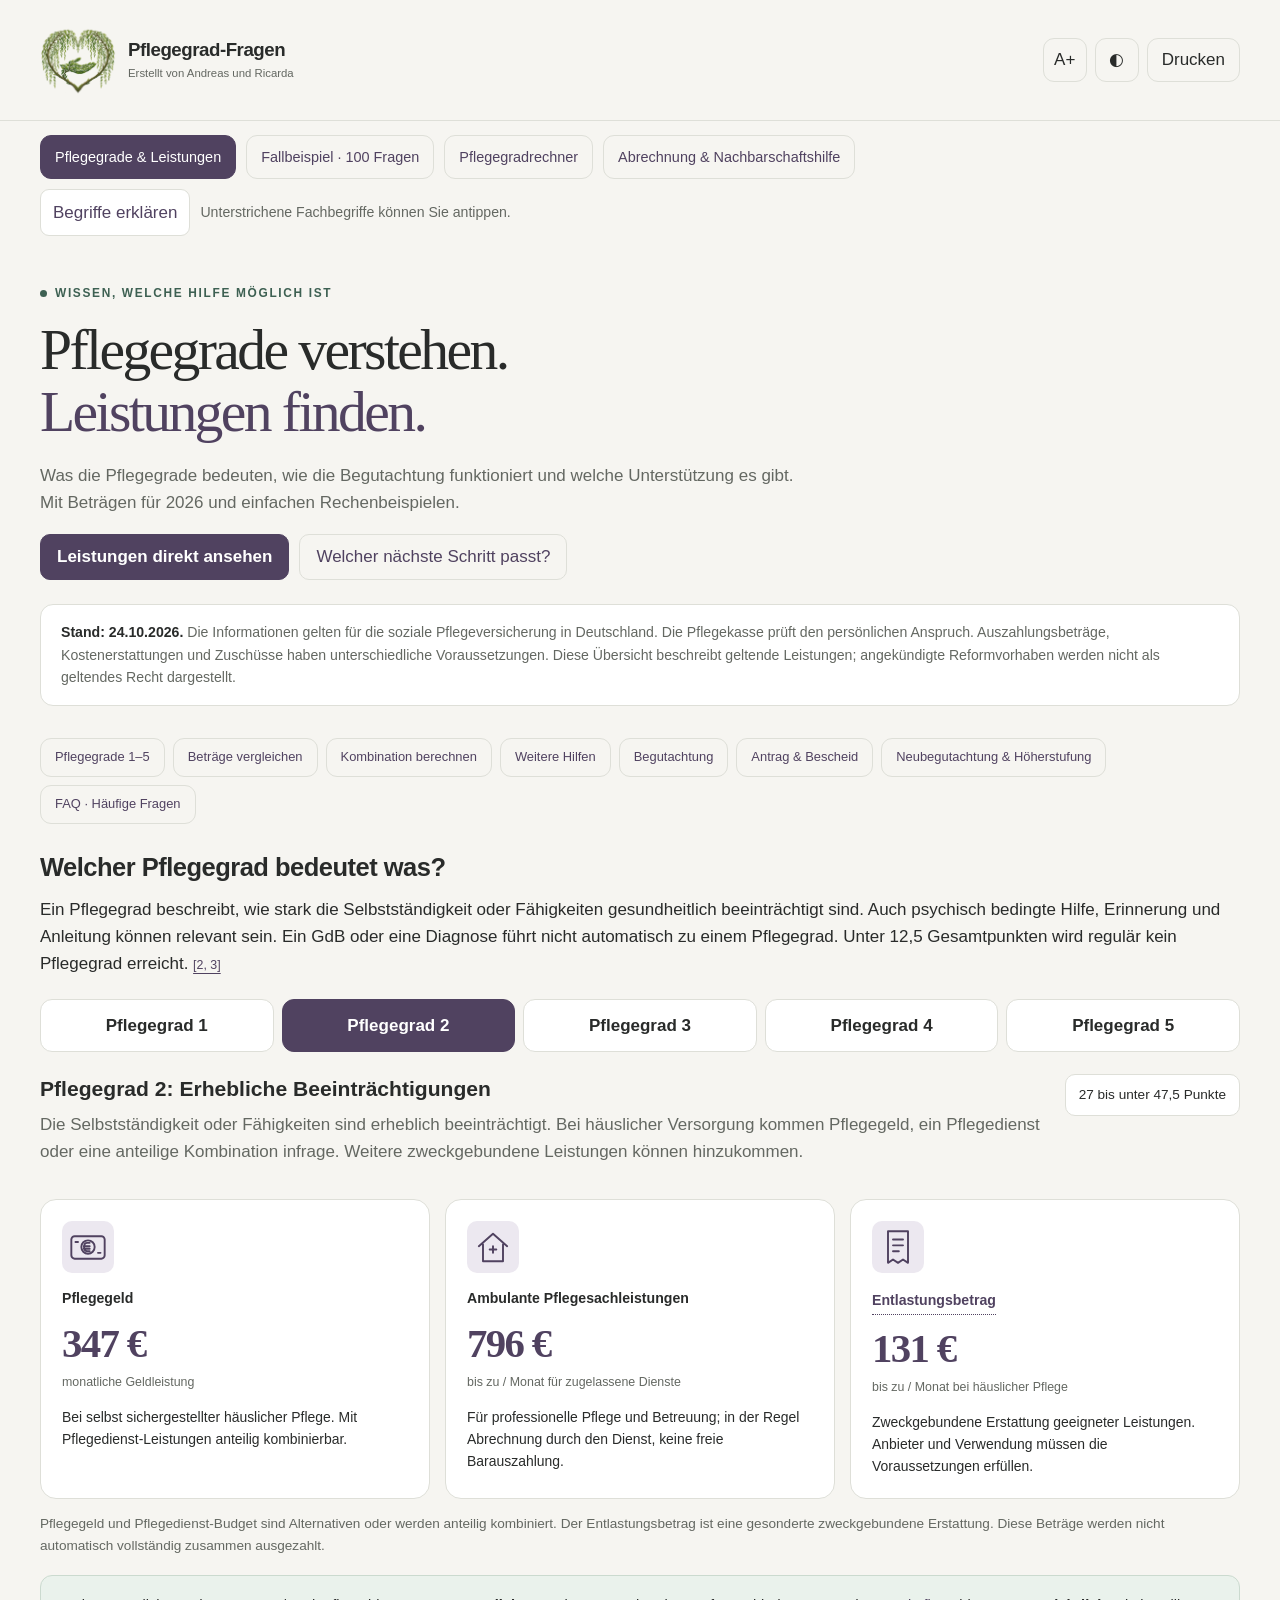
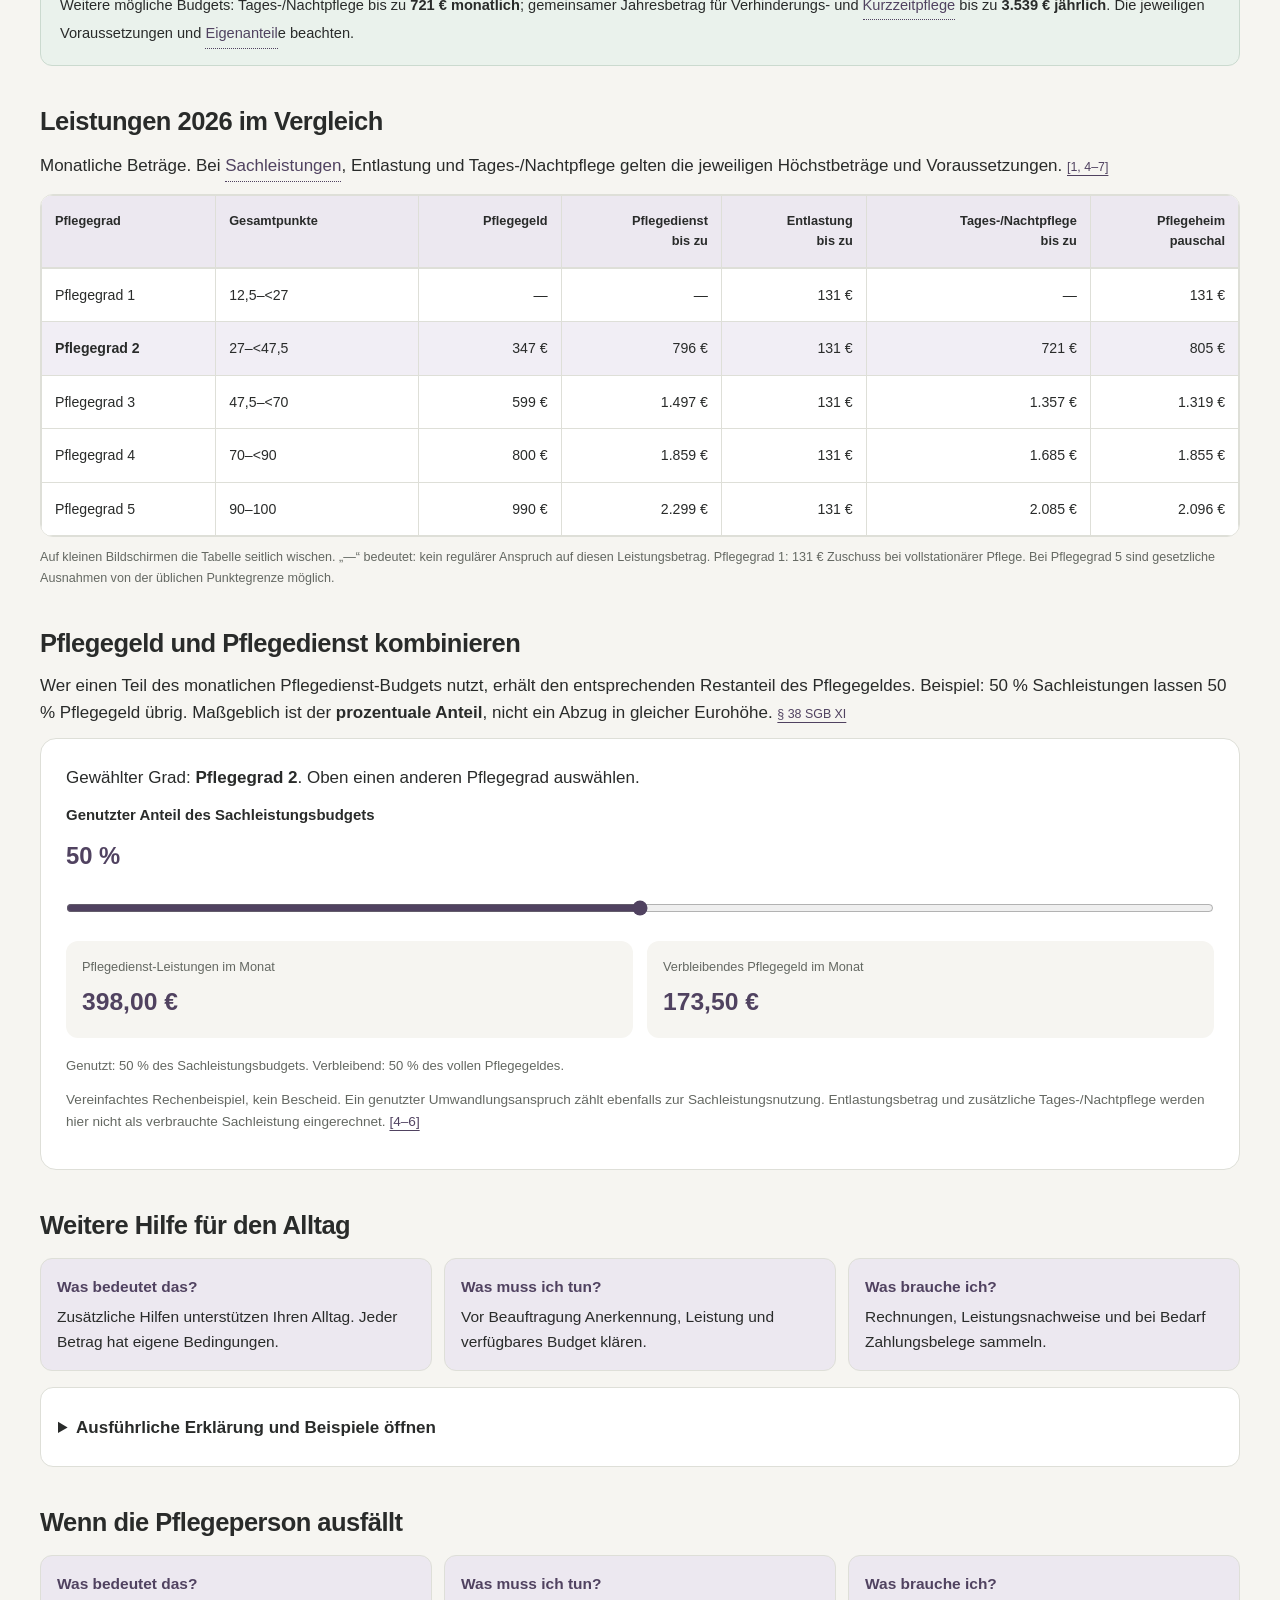
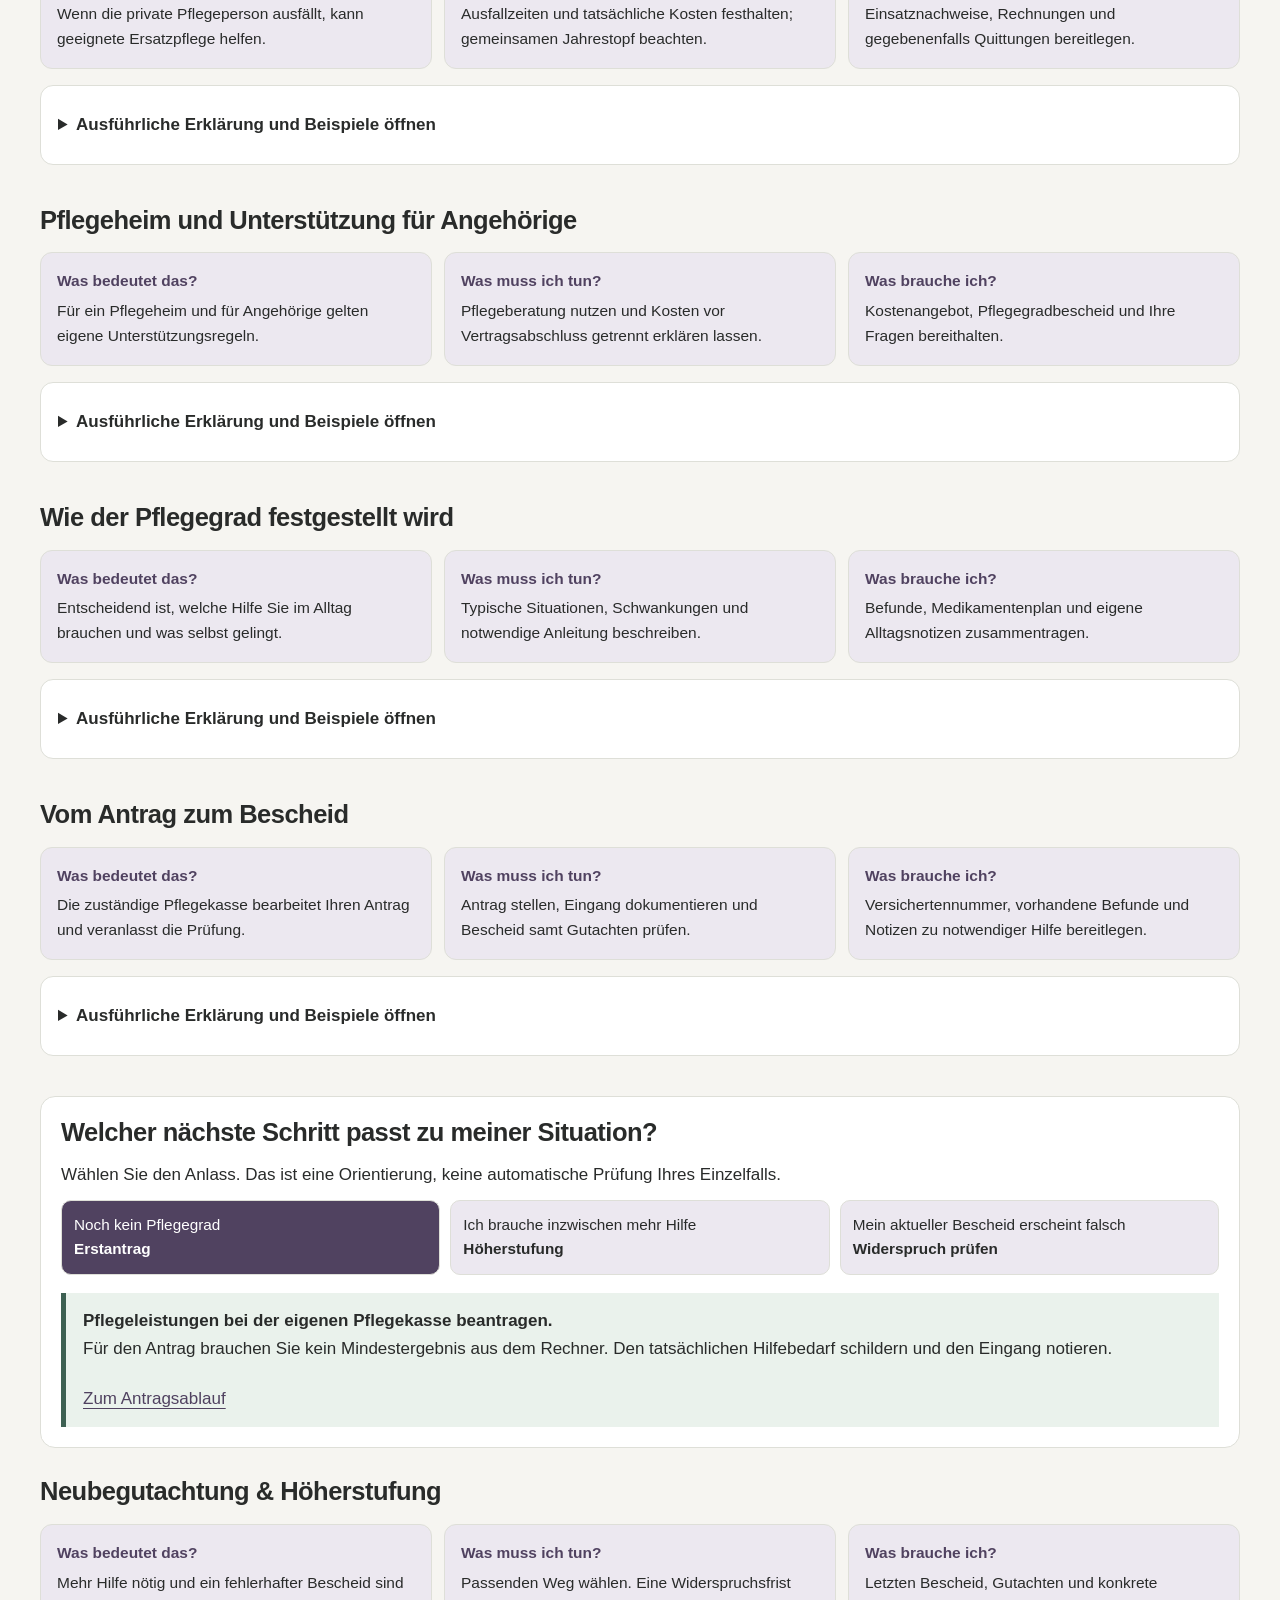
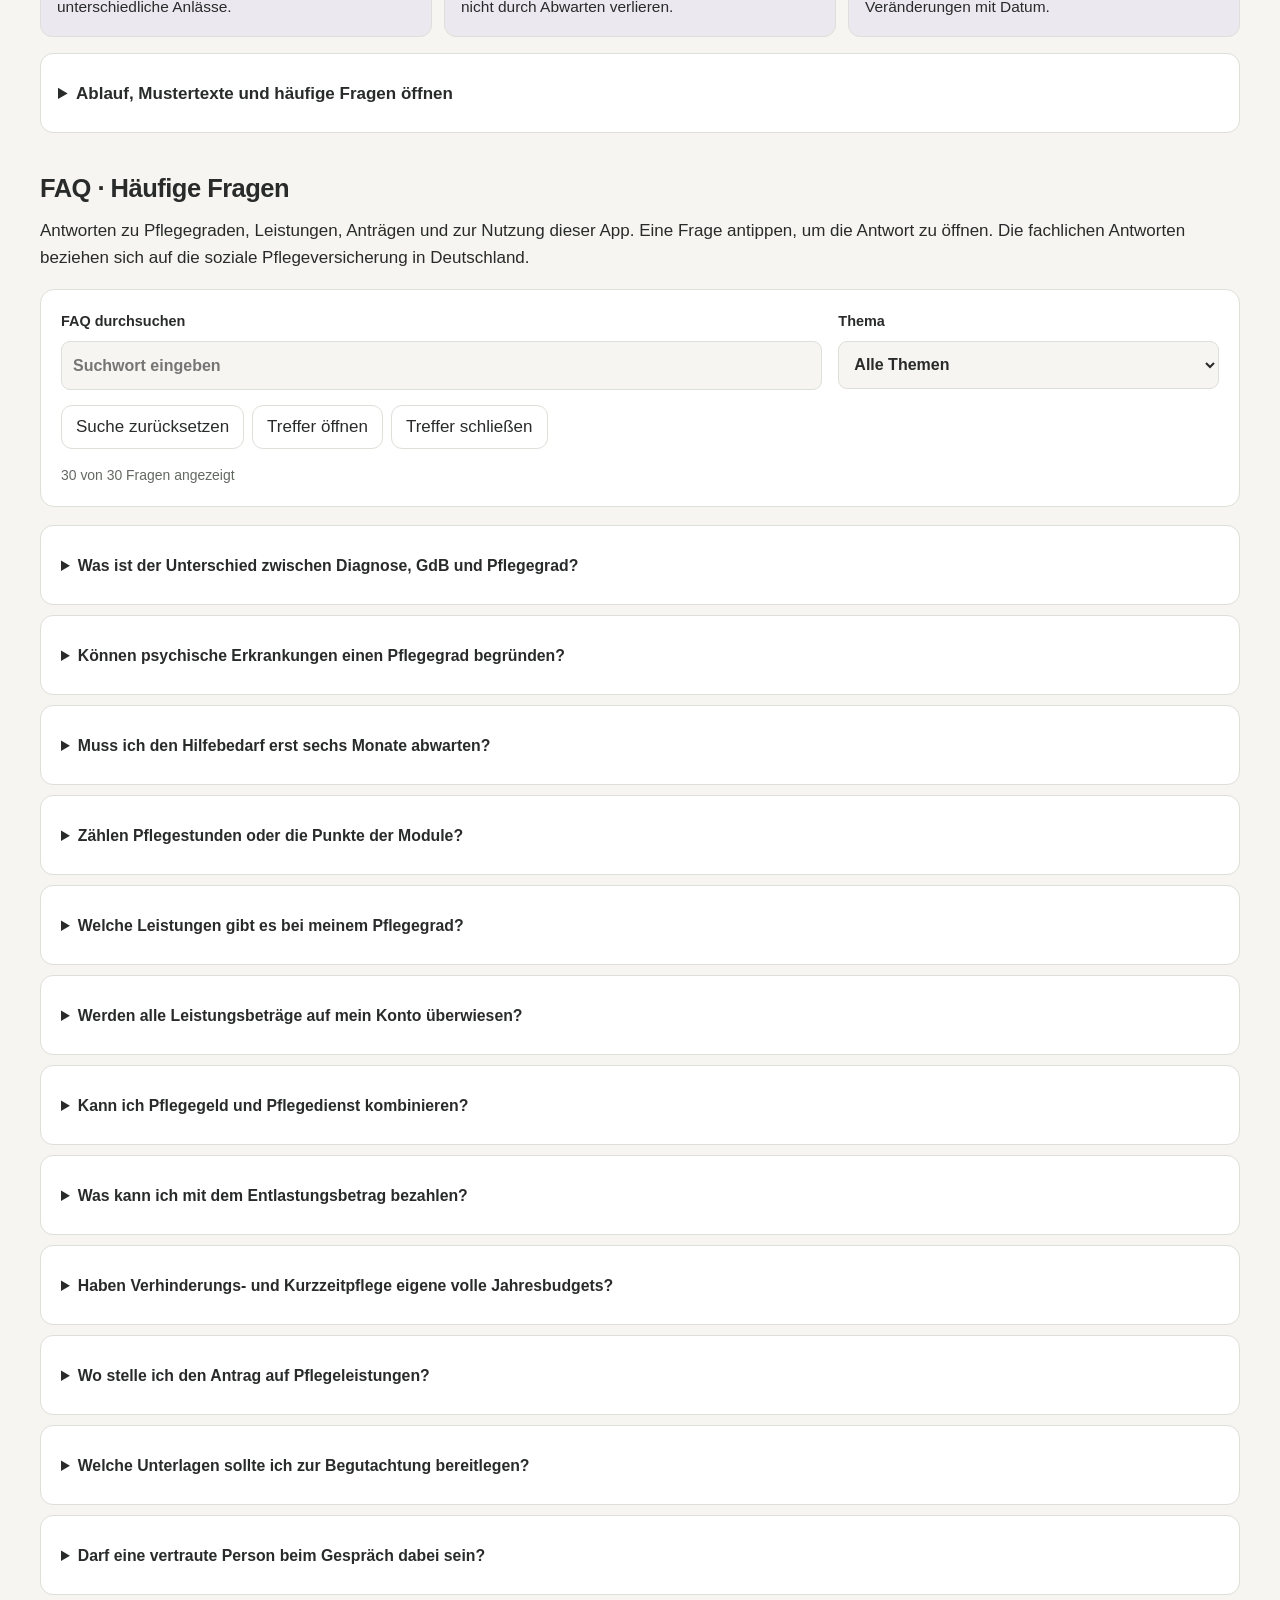
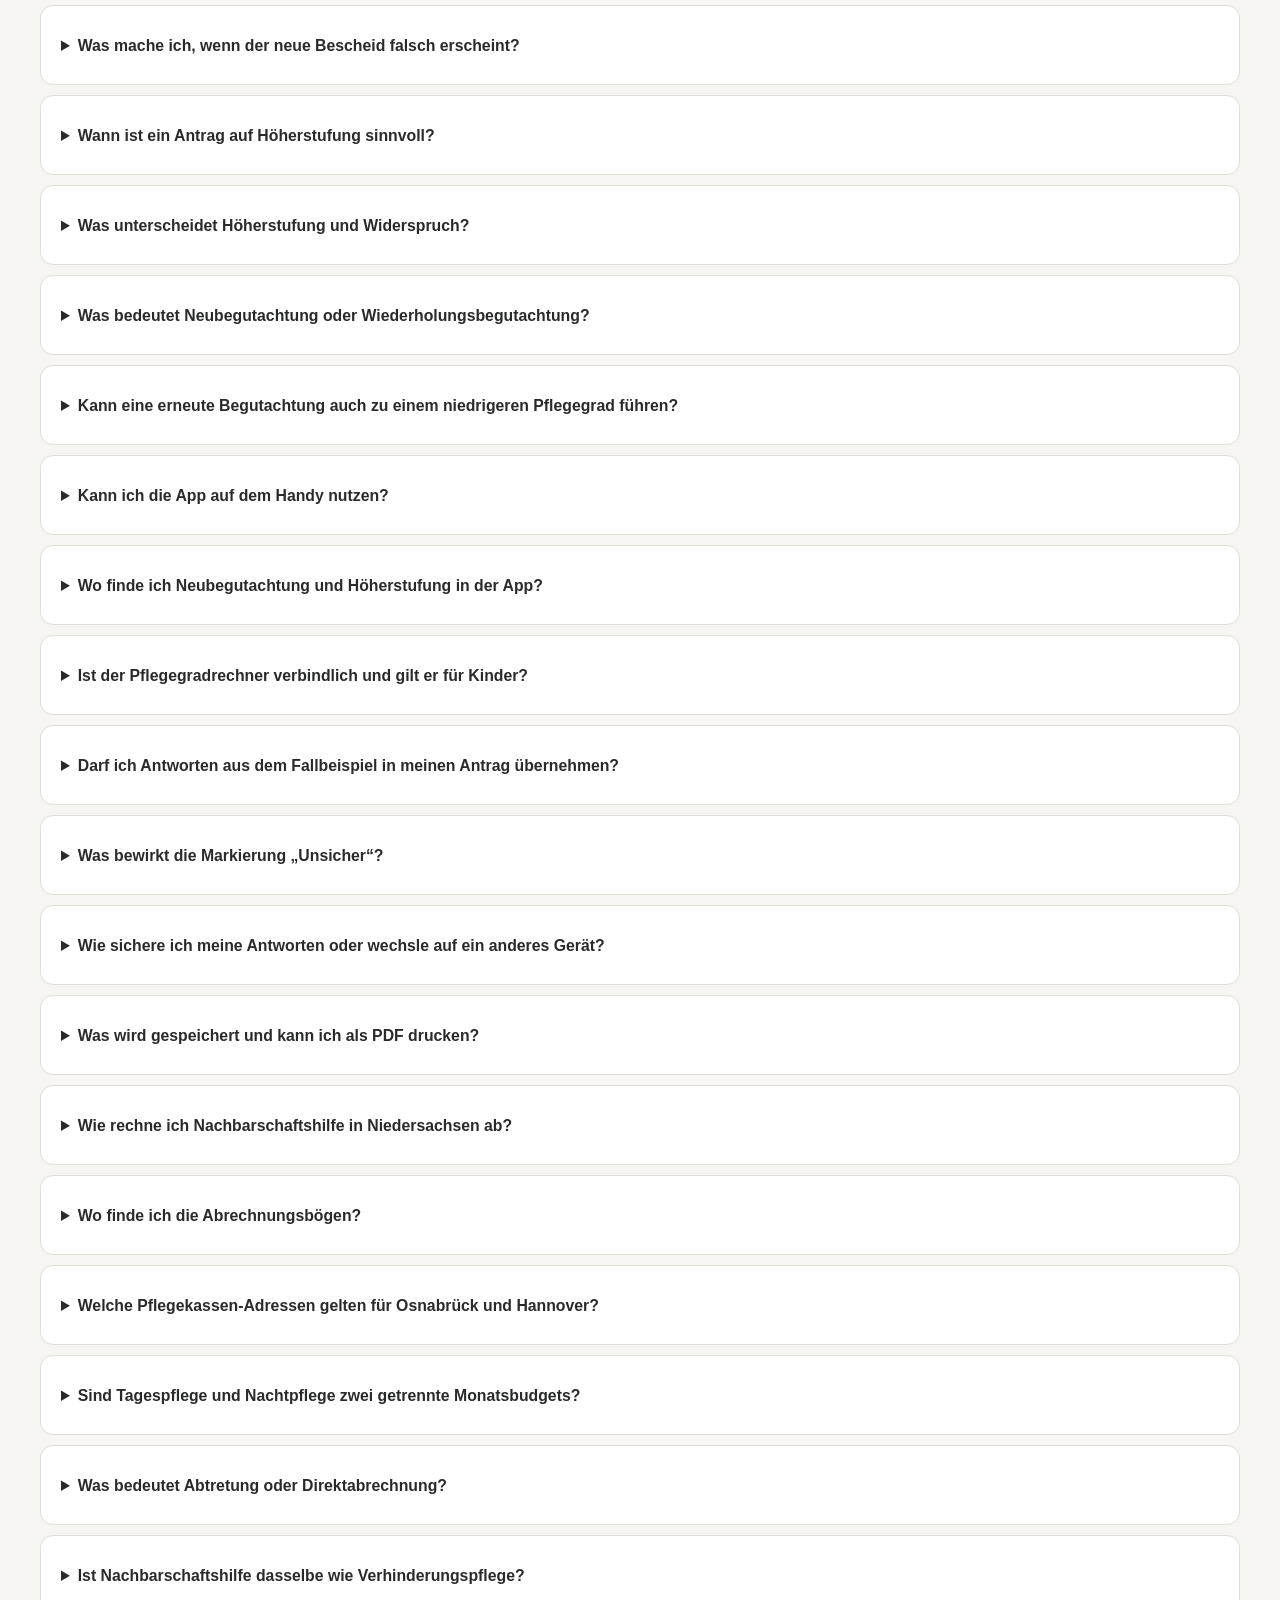
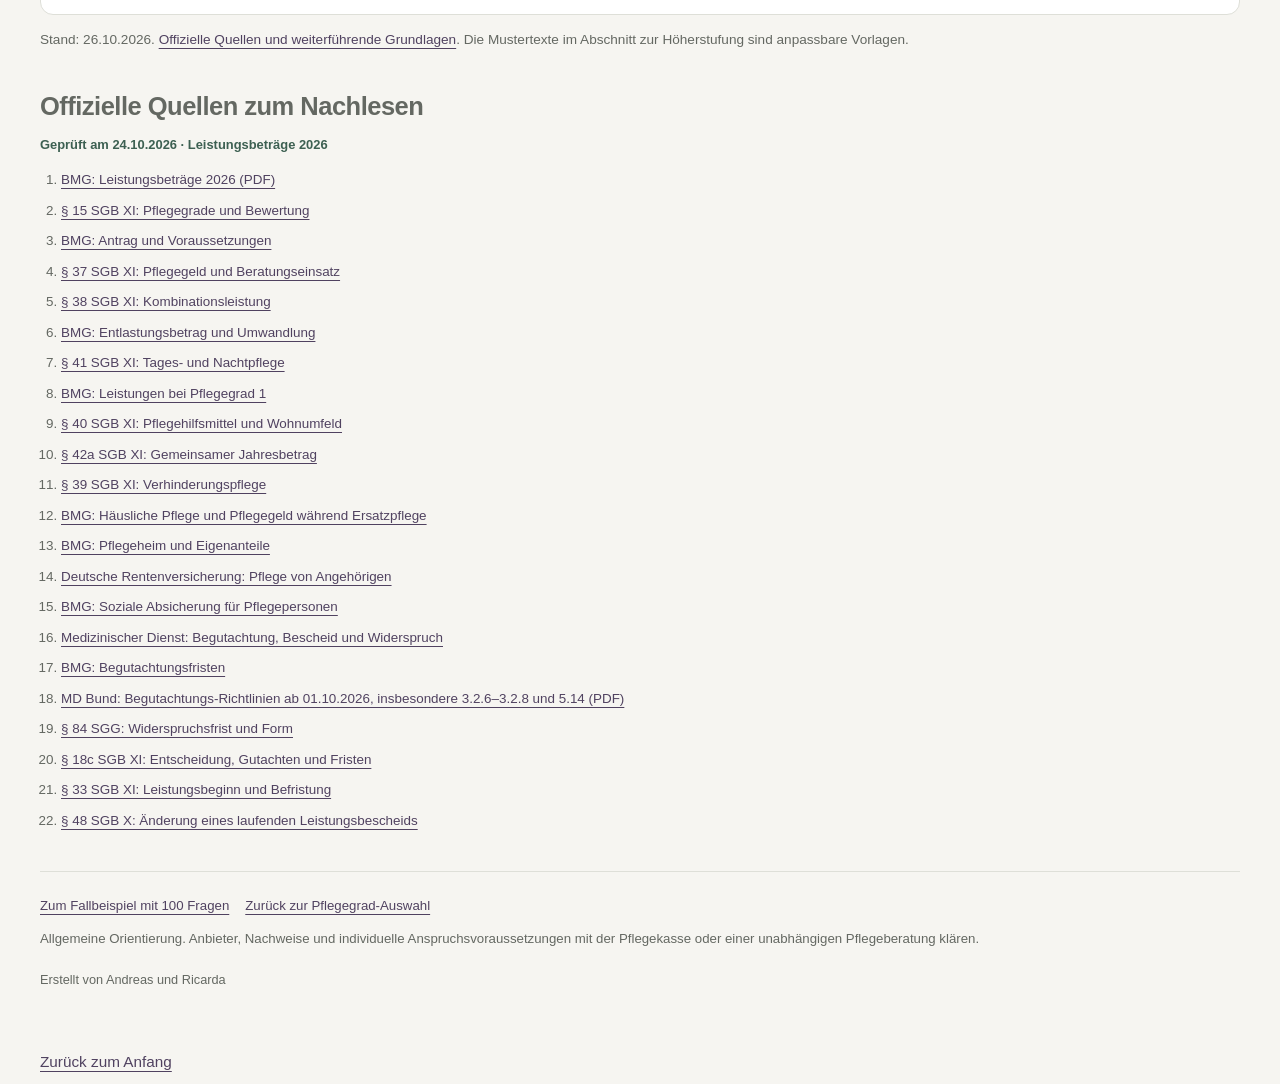
==== index.html @ dfa78a7d "Verbessere Verständlichkeit und Handybedienung; ergänze Bildhilfen, Grafiken und steuerbare Animatio" ====
<!doctype html>
<html lang="de">
<head>
<meta charset="utf-8"><meta name="viewport" content="width=device-width, initial-scale=1"><meta name="theme-color" content="#504260">
<meta name="description" content="Pflegegrade 1 bis 5, Leistungen 2026, Antrag, Neubegutachtung und Höherstufung verständlich erklärt. Mit Vorbereitung und Mustertexten.">
<title>Pflegegrade & Leistungen · Pflegegrad-Fragen</title>
<style>
:root{--bg:#f6f5f1;--paper:#fff;--ink:#292b2a;--muted:#646862;--line:#dedfd8;--purple:#504260;--light:#ece8f0;--green:#3d6052;--sage:#eaf2ec;--body:17px;--radius:18px}*{box-sizing:border-box}html{font-size:var(--body);scroll-behavior:auto}body{margin:0;background:var(--bg);color:var(--ink);font-family:-apple-system,BlinkMacSystemFont,"Segoe UI",sans-serif;line-height:1.6}button,input,textarea,select{font:inherit}button,a,input,textarea{touch-action:manipulation}button{cursor:pointer}button:disabled{cursor:default;opacity:.45}a{color:var(--purple);text-underline-offset:4px}button:focus-visible,a:focus-visible,input:focus-visible,textarea:focus-visible{outline:3px solid #8767aa;outline-offset:4px}button{color:inherit}button svg{width:19px;height:19px;flex-shrink:0;pointer-events:none}.skip{position:absolute;top:-100px;left:16px;z-index:99;padding:12px;background:white}.skip:focus{top:12px}header{border-bottom:1px solid var(--line);background:var(--bg)}.topbar{max-width:1280px;margin:auto;padding:22px 40px;display:flex;align-items:center;justify-content:space-between;gap:18px}.brand{display:flex;gap:12px;align-items:center;font-weight:750;font-size:1.1rem;letter-spacing:-.025em}.brand-icon{width:37px;height:37px;background:var(--purple);color:white;display:grid;place-items:center;border-radius:11px}.brand-icon svg{width:21px;height:21px}.top-actions{display:flex;gap:8px}.icon-btn,.subtle,.pill,.primary{border:1px solid var(--line);background:transparent;border-radius:11px;min-height:44px;padding:9px 14px;display:inline-flex;align-items:center;justify-content:center;gap:8px;line-height:1.3}.icon-btn{width:44px;padding:8px}.icon-btn.active,.subtle.active{background:var(--light);border-color:var(--purple);color:var(--purple)}.primary{background:var(--purple);color:white;border-color:var(--purple);font-weight:650}.subtle:hover,.icon-btn:hover{background:var(--light)}.main{max-width:1280px;margin:auto;padding:52px 40px 0}.hero{display:grid;grid-template-columns:1fr 250px;gap:40px;align-items:center;margin-bottom:30px}.eyebrow{display:flex;align-items:center;gap:8px;color:var(--green);text-transform:uppercase;font-size:.7rem;letter-spacing:.14em;font-weight:750;margin-bottom:16px}.dot{width:7px;height:7px;border-radius:50%;background:var(--green)}h1{font-family:Georgia,"Times New Roman",serif;font-size:clamp(2.5rem,4.8vw,4.2rem);line-height:1.08;letter-spacing:-.045em;font-weight:400;margin:0 0 18px;max-width:760px}h1 em{font-style:normal;color:var(--purple)}.intro{max-width:670px;color:var(--muted);font-size:1rem;margin:0}.hero-stat{background:#e8e9e0;border-radius:var(--radius);padding:24px 25px;position:relative;overflow:hidden}.stat-number{font-family:Georgia,serif;font-size:4rem;line-height:1.1;letter-spacing:-.07em;color:var(--purple)}.hero-stat p{font-size:.85rem;margin:8px 0 0;color:#51564c}.stat-lines{position:absolute;right:22px;top:28px;width:45px;display:grid;gap:9px}.stat-lines i{display:block;height:4px;border-radius:5px;background:#b6bbab}.stat-lines i:nth-child(2){width:32px}.stat-lines i:nth-child(3){width:39px}.notice{display:flex;align-items:flex-start;gap:12px;background:var(--paper);border:1px solid var(--line);padding:16px 20px;border-radius:13px;font-size:.83rem;color:var(--muted);margin-bottom:32px}.notice svg{width:20px;height:20px;flex-shrink:0;color:var(--green);margin-top:2px}.notice strong{color:var(--ink)}.workspace{display:grid;grid-template-columns:245px minmax(0,1fr);gap:32px;align-items:start}.sidebar{position:sticky;top:20px;padding-bottom:20px}.sidebar-title{font-size:.72rem;font-weight:750;text-transform:uppercase;letter-spacing:.1em;color:var(--muted);margin:0 0 13px}.category{display:flex;width:100%;border:0;background:transparent;padding:12px 13px;text-align:left;gap:10px;align-items:center;justify-content:space-between;border-radius:10px;font-size:.84rem;line-height:1.4;min-height:47px;margin-bottom:3px}.category span{min-width:0}.category small{font-size:.72rem;color:var(--muted);font-variant-numeric:tabular-nums}.category.active{background:var(--purple);color:white}.category.active small{color:#e6dfeb}.category:not(.active):hover{background:var(--light)}.sidebar-note{font-size:.75rem;color:var(--muted);border-top:1px solid var(--line);padding-top:18px;margin-top:18px}.search{display:flex;align-items:center;background:white;border:1px solid var(--line);border-radius:13px;gap:12px;padding:0 16px}.search svg{width:21px;height:21px;color:var(--muted);flex-shrink:0}.search input{width:100%;border:0;outline:0;background:transparent;padding:16px 0;color:var(--ink);min-width:0;font-size:1rem}.search:focus-within{outline:3px solid #8767aa;outline-offset:2px}.search input:focus-visible{outline:0}.search button{background:none;border:0;font-size:1.3rem;min-width:40px;min-height:40px}.tabs{display:flex;gap:20px;border-bottom:1px solid var(--line);margin-top:18px}.tab{background:none;border:0;border-bottom:3px solid transparent;padding:13px 2px;color:var(--muted);font-size:.85rem}.tab.active{color:var(--purple);border-bottom-color:var(--purple);font-weight:700}.tab span{font-size:.72rem;padding:2px 6px;background:var(--light);border-radius:5px;margin-left:5px;color:var(--purple)}.toolbar{display:flex;align-items:center;justify-content:space-between;gap:10px;margin:22px 0 16px}.result-title{font-weight:700;margin:0;font-size:1.08rem}.result-sub{font-size:.75rem;color:var(--muted);margin:2px 0 0}.mode-button{font-size:.78rem;white-space:nowrap}.q-card{background:var(--paper);border:1px solid var(--line);border-radius:var(--radius);margin-bottom:14px;overflow:hidden;transition:border-color .15s}.q-card.open{border-color:#b5a9c1;box-shadow:0 4px 16px #32283a06}.card-meta{display:flex;align-items:center;justify-content:space-between;gap:10px;padding:16px 20px 0}.tag{color:var(--green);font-size:.64rem;text-transform:uppercase;letter-spacing:.075em;font-weight:750}.meta-actions{display:flex;align-items:center;gap:7px}.reviewed-mark{font-size:.7rem;color:var(--green)}.bookmark{border:0;background:transparent;display:grid;place-items:center;min-width:44px;min-height:44px;border-radius:8px;color:#777d74}.bookmark:hover{background:var(--light)}.bookmark.selected{color:var(--purple);background:var(--light)}.bookmark.selected svg{fill:var(--purple)}.question-toggle{border:0;background:transparent;display:flex;align-items:flex-start;gap:13px;text-align:left;padding:8px 22px 23px;width:100%;line-height:1.5;font-size:1.04rem;font-weight:650}.q-number{font-size:.78rem;font-weight:550;min-width:27px;color:var(--muted);padding-top:4px;font-variant-numeric:tabular-nums}.q-label{flex:1}.chevron{color:var(--purple);margin-top:5px;transition:transform .2s}.open .chevron{transform:rotate(180deg)}.card-answer{border-top:1px solid var(--line);padding:21px 24px 22px}.answer-badge{display:inline-flex;align-items:center;gap:6px;font-size:.65rem;letter-spacing:.045em;font-weight:700;text-transform:uppercase;color:var(--green);background:var(--sage);padding:4px 8px;border-radius:5px}.answer-badge.general{color:var(--purple);background:var(--light)}blockquote{margin:13px 0 10px;font-size:1rem;line-height:1.7;color:var(--ink)}.case-note{font-size:.78rem;line-height:1.6;color:var(--muted);margin:12px 0 0}.adapt{font-size:.73rem;color:var(--muted);margin:0 0 19px}.personal-label{display:block;font-size:.78rem;font-weight:650;margin-bottom:7px}.personal-label span{font-weight:400;color:var(--muted)}textarea{display:block;width:100%;min-height:100px;resize:vertical;padding:12px;border:1px solid var(--line);background:var(--bg);border-radius:10px;color:var(--ink);font-size:.9rem;line-height:1.6}.answer-footer{display:flex;align-items:center;justify-content:space-between;gap:10px;flex-wrap:wrap;margin-top:12px}.answer-footer button{font-size:.76rem}.save-label{font-size:.7rem;color:var(--muted)}.reviewed-button.active{color:var(--green);border-color:var(--green);background:var(--sage)}.empty{text-align:center;background:var(--paper);border:1px dashed var(--line);border-radius:var(--radius);padding:46px 22px}.empty p{color:var(--muted);font-size:.9rem}.pager,.practice-nav{display:flex;align-items:center;justify-content:space-between;gap:12px;margin:24px 0}.pager p,.practice-nav p{font-size:.8rem;color:var(--muted);text-align:center}.practice-nav button{font-size:.8rem}.practice-head{display:flex;justify-content:space-between;gap:14px;align-items:center;font-size:.8rem;margin:0 0 12px;color:var(--muted)}.practice-head button{font-size:.76rem}.progress-track{height:4px;background:var(--line);border-radius:9px;margin-bottom:16px}.progress-track i{display:block;background:var(--green);height:100%;border-radius:9px}.footer{margin-top:45px;padding:28px 0 32px;border-top:1px solid var(--line);display:flex;justify-content:space-between;align-items:flex-start;gap:20px;flex-wrap:wrap;color:var(--muted);font-size:.73rem}.footer p{margin:0;max-width:500px}.footer details{max-width:500px}.footer summary{cursor:pointer}.footer details p{margin-top:12px}.footer-actions{display:flex;gap:8px;flex-wrap:wrap;margin-top:12px}.footer-actions button{font-size:.73rem}.toast{position:fixed;bottom:24px;left:50%;transform:translateX(-50%);background:var(--purple);color:white;border-radius:12px;padding:12px 20px;z-index:10;box-shadow:0 4px 20px #0002;width:max-content;max-width:calc(100% - 32px);font-size:.85rem}.sr-only{position:absolute;width:1px;height:1px;padding:0;margin:-1px;overflow:hidden;clip:rect(0,0,0,0);white-space:nowrap;border:0}[hidden]{display:none!important}#printArea{display:none}.contrast{--bg:#fff;--paper:#fff;--ink:#101010;--muted:#333;--line:#555;--purple:#29203e;--light:#e8e2ef;--green:#174731;--sage:#e1efe6}.large{--body:20px}.contrast .hero-stat{background:#eee}.contrast .category small{color:var(--ink)}.contrast .category.active small{color:white}.contrast .bookmark{color:#333}
@media(min-width:1400px){.main{padding-top:65px}}
@media(max-width:900px){.main{padding:32px 24px 0}.topbar{padding:18px 24px}.hero{grid-template-columns:1fr 170px;gap:24px}.hero-stat{padding:21px}.workspace{grid-template-columns:190px minmax(0,1fr);gap:22px}.category{font-size:.77rem;padding:10px}.sidebar-title{font-size:.66rem}.tag{font-size:.61rem}}
@media(max-width:680px){.topbar{padding:16px 18px;gap:8px}.brand{font-size:.96rem;gap:9px}.brand-icon{width:31px;height:34px}.top-actions{gap:5px}.icon-btn{width:40px;min-height:44px}.top-print{display:none}.main{padding:28px 18px 0}.hero{display:block;margin-bottom:22px}.eyebrow{font-size:.62rem;margin-bottom:13px}h1{font-size:2.8rem;margin-bottom:14px}.intro{font-size:.9rem}.hero-stat{display:none}.notice{font-size:.76rem;padding:13px 14px;margin-bottom:23px;gap:9px}.workspace{display:block}.sidebar{position:static;padding:0;margin-bottom:20px}.sidebar-title,.sidebar-note{display:none}.categories{display:flex;gap:7px;overflow-x:auto;padding:4px 3px 10px;scrollbar-width:thin}.category{width:auto;flex-shrink:0;max-width:240px;font-size:.76rem;border:1px solid var(--line);background:white;border-radius:100px;padding:9px 13px;gap:9px;min-height:43px;margin:0}.category span{white-space:nowrap}.category small{font-size:.68rem}.search{border-radius:11px;padding:0 12px}.search input{font-size:16px;padding:14px 0}.tabs{gap:18px}.tab{font-size:.8rem}.toolbar{align-items:flex-start;gap:12px;margin-top:20px}.result-title{font-size:.96rem}.result-sub{font-size:.68rem}.mode-button{font-size:.7rem;padding:8px 10px;white-space:normal;min-width:98px;max-width:145px}.mode-button svg{display:none}.card-meta{padding:12px 14px 0}.question-toggle{padding:6px 15px 18px;gap:9px;font-size:1rem}.q-number{min-width:23px;font-size:.7rem}.card-answer{padding:18px 17px}textarea{font-size:16px;min-height:110px}.tag{font-size:.58rem;letter-spacing:.04em}.answer-badge{font-size:.58rem}.case-note{font-size:.78rem;line-height:1.6;color:var(--muted);margin:12px 0 0}.adapt{font-size:.7rem}blockquote{font-size:.95rem}.reviewed-mark{font-size:.65rem}.pager button{font-size:.8rem;padding:9px 11px}.footer{margin-top:28px;font-size:.7rem}.practice-nav{position:sticky;bottom:0;background:var(--bg);padding:11px 0;border-top:1px solid var(--line);z-index:2}.large h1{font-size:2.5rem}.large .brand{font-size:.82rem}.large .category{font-size:.67rem}.large .tag{font-size:.53rem}.large .question-toggle{font-size:.92rem}}
@media(prefers-reduced-motion:reduce){*{scroll-behavior:auto!important;transition:none!important}}
@media print{body{background:white;color:black;font-size:11pt}header,.main,.toast,.skip{display:none!important}#printArea{display:block!important}#printArea h1{font-family:Georgia,serif;font-size:24pt;letter-spacing:0}#printArea article{break-inside:avoid;border-top:1px solid #aaa;padding:12pt 0}#printArea h2{font-size:12pt;line-height:1.5}#printArea p{font-size:10.5pt;line-height:1.6}#printArea small{font-size:9pt}#printArea .own{border-left:2pt solid #777;padding-left:9pt;white-space:pre-wrap}@page{margin:17mm}}

.section-nav{max-width:1280px;margin:auto;padding:14px 40px 0;display:flex;gap:10px;flex-wrap:wrap}.section-nav a{text-decoration:none;font-size:.85rem;min-height:44px}.section-nav a[aria-current="page"]{background:var(--purple);color:white;border-color:var(--purple)}@media(max-width:680px){.section-nav{padding:12px 18px 0;gap:7px}.section-nav a{font-size:.75rem;padding:9px 11px}}@media print{.section-nav{display:none!important}}

.brand{text-decoration:none;color:var(--ink);min-width:0}.brand-logo{display:block;width:76px;height:76px;object-fit:contain;flex:0 0 76px}.brand-text{display:flex;flex-direction:column;min-width:0;gap:3px}.brand-name{font-size:1.1rem;line-height:1.3;font-weight:750;letter-spacing:-.025em}.brand-credit{font-size:.67rem;line-height:1.4;font-weight:450;color:var(--muted);letter-spacing:0}.creator-credit{font-size:.75rem;color:var(--muted);margin:20px 0 0}.topbar .brand:hover{color:var(--purple)}
@media(max-width:680px){.topbar{display:grid;grid-template-columns:minmax(0,1fr) auto;gap:10px}.brand{gap:9px}.brand-logo{width:62px;height:62px;flex-basis:62px}.brand-name{font-size:.93rem}.brand-credit{font-size:.61rem}.top-actions{max-width:100px;flex-wrap:wrap;justify-content:flex-end}.top-actions #printCare{flex-basis:100%;min-height:36px;padding:6px 10px}.large .brand-name{font-size:.85rem}}

.section-nav{max-width:1280px;margin:auto;padding:14px 40px 0;display:flex;gap:10px;flex-wrap:wrap}.section-nav a{text-decoration:none;font-size:.85rem;min-height:44px}.section-nav a[aria-current="page"]{background:var(--purple);color:white;border-color:var(--purple)}.care-main{padding-top:38px}.care-hero{margin-bottom:24px}.care-hero h1{max-width:850px;font-size:clamp(2.5rem,4.5vw,3.7rem)}.care-hero .intro{max-width:780px}.care-jump{display:flex;gap:8px;flex-wrap:wrap;margin-bottom:28px}.care-jump a{text-decoration:none;font-size:.76rem;min-height:39px}.care-section{margin:28px 0 40px;scroll-margin-top:18px}.care-section h2{font-size:1.5rem;line-height:1.25;letter-spacing:-.02em;margin:0 0 12px}.care-section h3{font-size:1.03rem;line-height:1.4;margin:0 0 10px}.care-section p{margin:0 0 12px}.muted{color:var(--muted)}.source-link{font-size:.73rem;white-space:nowrap}.grade-picker{display:flex;gap:8px;margin:22px 0;flex-wrap:wrap}.grade-picker button{min-height:52px;flex:1;min-width:110px;background:white;border:1px solid var(--line);border-radius:12px;padding:12px 15px;font-weight:650}.grade-picker button[aria-pressed="true"]{background:var(--purple);border-color:var(--purple);color:white}.grade-summary{display:grid;grid-template-columns:minmax(0,1fr) auto;align-items:start;gap:24px;margin-bottom:22px}.grade-summary h3{font-size:1.24rem;margin-bottom:7px}.point-pill{display:inline-block;border:1px solid var(--line);background:white;padding:9px 13px;border-radius:10px;font-size:.8rem;white-space:nowrap}.grade-cards{display:grid;grid-template-columns:repeat(3,minmax(0,1fr));gap:15px}.benefit-card{background:white;border:1px solid var(--line);border-radius:16px;padding:21px;display:flex;flex-direction:column;align-items:flex-start}.benefit-card .benefit-title{font-size:.83rem;font-weight:650;margin-bottom:12px}.benefit-value{font-family:Georgia,serif;color:var(--purple);font-size:2.4rem;line-height:1.1;letter-spacing:-.04em}.benefit-value.empty{text-align:left;background:none;border:0;border-radius:0;padding:0;font-family:inherit;font-size:1.3rem;line-height:1.3;letter-spacing:-.02em}.benefit-unit{color:var(--muted);font-size:.73rem;margin:6px 0 13px}.benefit-card p{font-size:.82rem;margin:0}.detail-grid{display:grid;grid-template-columns:repeat(2,minmax(0,1fr));gap:16px}.info-card{background:white;border:1px solid var(--line);border-radius:16px;padding:23px}.info-card p,.info-card li{font-size:.9rem}.info-card ul{padding-left:20px;margin:10px 0}.info-card li+li{margin-top:8px}.hint{padding:16px 19px;background:var(--sage);border:1px solid #cbdacf;border-radius:12px;color:var(--ink);font-size:.86rem;margin:18px 0}.hint.warning{background:#f8f0e5;border-color:#e5d3b8}.grade-note{font-size:.8rem;color:var(--muted);margin-top:14px!important}.comparison{width:100%;border-collapse:collapse;background:white;min-width:900px;font-size:.83rem}.comparison th,.comparison td{padding:15px 13px;border:1px solid var(--line);text-align:right;vertical-align:top}.comparison thead th{background:var(--light);font-size:.75rem}.comparison th:first-child,.comparison td:first-child{text-align:left;position:sticky;left:0;background:white;min-width:104px;z-index:1}.comparison thead th:first-child{background:var(--light);z-index:2}.comparison td:nth-child(2),.comparison th:nth-child(2){text-align:left;min-width:130px}.comparison tr.selected td{background:#f1eef5}.comparison tr.selected td:first-child{background:#f1eef5;font-weight:700}.table-scroll{overflow-x:auto;border-radius:13px;border:1px solid var(--line)}.table-caption{font-size:.74rem;color:var(--muted);margin:10px 0!important}.calc{background:white;border:1px solid var(--line);border-radius:16px;padding:25px}.calc label{display:block;font-size:.88rem;font-weight:650;margin-bottom:10px}.calc input[type="range"]{display:block;width:100%;accent-color:var(--purple);margin:18px 0;min-height:30px}.calc-value{color:var(--purple);font-size:1.4rem;font-weight:700}.calc-results{display:grid;grid-template-columns:repeat(2,minmax(0,1fr));gap:14px;margin:18px 0}.calc-result{background:var(--bg);border-radius:12px;padding:16px}.calc-result small{display:block;color:var(--muted);font-size:.75rem;margin-bottom:5px}.calc-result strong{font-size:1.45rem;color:var(--purple)}.formula{font-size:.77rem;color:var(--muted)}.calc .calc-caption{font-size:.8rem;color:var(--muted)}.budget-inputs{display:grid;grid-template-columns:1fr 1fr;gap:14px;margin:20px 0}.budget-inputs label{font-size:.8rem}.budget-inputs input{width:100%;background:var(--bg);border:1px solid var(--line);border-radius:9px;padding:11px;color:var(--ink);font-size:1rem}.budget-result{background:var(--sage);padding:16px;border-radius:12px}.budget-result strong{display:block;font-size:1.5rem;color:var(--green)}.budget-error{color:#8b241e;font-size:.82rem;margin-top:10px!important}.module-grid{display:grid;grid-template-columns:repeat(3,minmax(0,1fr));gap:13px}.module{background:white;border:1px solid var(--line);border-radius:14px;padding:18px}.module small{color:var(--green);font-size:.72rem;font-weight:750}.module h3{font-size:.92rem;margin:7px 0}.module p{font-size:.8rem;color:var(--muted);margin:0}.steps{counter-reset:care;display:grid;gap:12px}.step{display:flex;gap:17px;background:white;border:1px solid var(--line);border-radius:13px;padding:20px}.step:before{counter-increment:care;content:counter(care);flex-shrink:0;width:31px;height:31px;display:grid;place-items:center;border-radius:50%;background:var(--light);color:var(--purple);font-size:.82rem;font-weight:750}.step p{font-size:.88rem;margin:0}.step h3{margin-bottom:6px}.care-faq{background:white;border:1px solid var(--line);border-radius:13px;padding:17px 20px;margin-bottom:10px}.care-faq summary{cursor:pointer;font-weight:650;font-size:.93rem}.care-faq p{font-size:.86rem;margin:13px 0 0}.sources{font-size:.79rem;color:var(--muted)}.sources li{margin-bottom:9px;overflow-wrap:anywhere}.sources a{overflow-wrap:anywhere}.sources ol{padding-left:21px}.checked{font-size:.76rem;color:var(--green);font-weight:700}.care-footer{border-top:1px solid var(--line);margin-top:30px;padding:23px 0 35px;font-size:.78rem;color:var(--muted)}.care-footer a{margin-right:16px}.no-print{display:block}.carePrintOnly{display:none}
@media(max-width:680px){.section-nav{padding:12px 18px 0;gap:7px}.section-nav a{font-size:.75rem;padding:9px 11px}.care-main{padding-top:28px}.care-hero h1{font-size:2.7rem}.care-section h2{font-size:1.32rem}.grade-picker{gap:6px}.grade-picker button{flex:1 1 100px;font-size:.78rem;min-width:100px;padding:10px 8px}.grade-summary{display:block}.point-pill{margin:8px 0 5px}.grade-cards{grid-template-columns:1fr}.benefit-card{padding:18px}.benefit-card .benefit-title{margin-bottom:8px}.benefit-value{font-size:2.2rem}.detail-grid,.module-grid{grid-template-columns:1fr}.care-jump a{font-size:.68rem;padding:8px 10px}.calc,.info-card{padding:19px}.calc-results{gap:8px}.calc-result{padding:13px}.calc-result strong{font-size:1.22rem}.budget-inputs{grid-template-columns:1fr}.budget-inputs input{font-size:16px}.hint{font-size:.82rem}.comparison{font-size:.77rem}.comparison th,.comparison td{padding:12px}.step{padding:16px;gap:12px}.care-hero .intro{font-size:.9rem}}
@media print{header,.section-nav,.care-jump,.no-print,.top-actions{display:none!important}.main{display:block!important;max-width:none;padding:0}.care-main{padding:0}.care-hero h1{font-size:24pt}.hero-stat{display:none}.carePrintOnly{display:block}.care-section{margin:18pt 0}.care-section h2{font-size:16pt}.grade-picker{display:none}.grade-cards{grid-template-columns:repeat(3,1fr)}.benefit-value{font-size:22pt}.benefit-card,.info-card,.module,.step,.care-faq{break-inside:avoid}.comparison{font-size:8pt;min-width:0}.comparison th,.comparison td{padding:5pt}.comparison th:first-child,.comparison td:first-child{position:static;min-width:0}.comparison td:nth-child(2),.comparison th:nth-child(2){min-width:0}.table-scroll{overflow:visible}.detail-grid,.module-grid{grid-template-columns:1fr 1fr}.calc input[type="range"]{display:none}.care-faq p{display:block}.care-faq{content-visibility:visible}.care-footer{font-size:9pt}.sources{font-size:8pt}.sources li{break-inside:avoid}.notice{font-size:9pt}}
.faq-controls{background:white;border:1px solid var(--line);border-radius:14px;padding:20px;margin:18px 0}.faq-fields{display:grid;grid-template-columns:minmax(0,2fr) minmax(0,1fr);gap:16px}.faq-fields label{display:flex;flex-direction:column;gap:7px;font-size:.85rem;font-weight:650;min-width:0}.faq-fields input,.faq-fields select{width:100%;min-width:0;min-height:48px;border:1px solid var(--line);border-radius:9px;background:var(--bg);color:var(--ink);padding:11px;font-size:16px}.faq-fields select:focus-visible{outline:3px solid #8767aa;outline-offset:4px}.faq-actions{display:flex;flex-wrap:wrap;gap:8px;margin:15px 0}.faq-controls #faqCount{font-size:.82rem;margin:0}#faq .care-faq{overflow-wrap:anywhere}#faq .care-faq summary{min-height:44px;align-content:center}#faq .care-faq[hidden],#faqControls[hidden],#faqEmpty[hidden]{display:none}#faq .care-faq p a{line-height:1.8}@media(max-width:680px){.faq-fields{grid-template-columns:1fr}.faq-controls{padding:16px}.faq-actions button{flex:1 1 130px;white-space:normal;font-size:.8rem}#faq .care-faq{padding:13px 16px}#faq .care-faq summary{font-size:.91rem}}@media print{#faq .no-print{display:none!important}#faq .care-faq[hidden]{display:block!important}}

</style>
<meta name="author" content="Andreas und Ricarda"><link rel="icon" type="image/png" href="./assets/weidenherz-logo.png"><link rel="apple-touch-icon" href="./assets/weidenherz-logo.png"><link rel="stylesheet" href="./app-usability.css?v=e646be892a3d"><link rel="stylesheet" href="./care-visuals.css?v=090ccf4b11ca"></head>
<body>
<a class="skip" href="#pflegegrade">Zum Inhalt</a>
<header><div class="topbar"><a class="brand" href="./" aria-label="Pflegegrad-Fragen – zur Startseite"><img class="brand-logo" src="./assets/weidenherz-logo.png" width="76" height="76" alt="Zwei Weiden formen ein Herz mit einem handförmigen Busch darin"><span class="brand-text"><span class="brand-name">Pflegegrad-Fragen</span><span class="brand-credit">Erstellt von Andreas und Ricarda</span></span></a><div class="top-actions"><button id="fontSize" class="icon-btn" aria-label="Größere Schrift" aria-pressed="false">A+</button><button id="contrast" class="icon-btn" aria-label="Hohen Kontrast umschalten" aria-pressed="false">◐</button><button id="printCare" class="subtle">Drucken</button></div></div></header>
<nav class="section-nav" aria-label="App-Bereiche"><a class="subtle" href="./" aria-current="page">Pflegegrade &amp; Leistungen</a><a class="subtle" href="./fallbeispiel.html">Fallbeispiel · 100 Fragen</a><a class="subtle" href="./pflegegradrechner.html">Pflegegradrechner</a><a class="subtle" href="./abrechnung.html">Abrechnung &amp; Nachbarschaftshilfe</a></nav>
<main class="main care-main">
<section class="care-hero"><div class="eyebrow"><span class="dot"></span>Wissen, welche Hilfe möglich ist</div><h1>Pflegegrade verstehen.<br/><em>Leistungen finden.</em></h1><p class="intro">Was die Pflegegrade bedeuten, wie die Begutachtung funktioniert und welche Unterstützung es gibt. Mit Beträgen für 2026 und einfachen Rechenbeispielen.</p><div class="quick-start"><a class="primary" href="#pflegegrade">Leistungen direkt ansehen</a><a class="subtle" href="#wegweiser">Welcher nächste Schritt passt?</a></div></section>
<div class="notice"><div><strong>Stand: 24.10.2026.</strong> Die Informationen gelten für die soziale Pflegeversicherung in Deutschland. Die Pflegekasse prüft den persönlichen Anspruch. Auszahlungsbeträge, Kostenerstattungen und Zuschüsse haben unterschiedliche Voraussetzungen. Diese Übersicht beschreibt geltende Leistungen; angekündigte Reformvorhaben werden nicht als geltendes Recht dargestellt.</div></div>
<nav class="care-jump" aria-label="Inhaltsübersicht"><a href="#pflegegrade" class="subtle">Pflegegrade 1–5</a><a href="#vergleich" class="subtle">Beträge vergleichen</a><a href="#kombination" class="subtle">Kombination berechnen</a><a href="#entlastung" class="subtle">Weitere Hilfen</a><a href="#begutachtung" class="subtle">Begutachtung</a><a href="#antrag" class="subtle">Antrag &amp; Bescheid</a><a href="#hoeherstufung" class="subtle">Neubegutachtung &amp; Höherstufung</a><a href="#faq" class="subtle">FAQ · Häufige Fragen</a></nav>

<section id="pflegegrade" class="care-section" aria-labelledby="gradesHeading"><h2 id="gradesHeading">Welcher Pflegegrad bedeutet was?</h2><p>Ein Pflegegrad beschreibt, wie stark die Selbstständigkeit oder Fähigkeiten gesundheitlich beeinträchtigt sind. Auch psychisch bedingte Hilfe, Erinnerung und Anleitung können relevant sein. Ein GdB oder eine Diagnose führt nicht automatisch zu einem Pflegegrad. Unter 12,5 Gesamtpunkten wird regulär kein Pflegegrad erreicht. <a class="source-link" href="#quellen">[2, 3]</a></p><div id="gradePicker" class="grade-picker" role="group" aria-label="Pflegegrad auswählen"></div><div id="gradeSummary" class="grade-summary"></div><div id="gradeCards" class="grade-cards"></div><p class="grade-note">Pflegegeld und Pflegedienst-Budget sind Alternativen oder werden anteilig kombiniert. Der Entlastungsbetrag ist eine gesonderte zweckgebundene Erstattung. Diese Beträge werden nicht automatisch vollständig zusammen ausgezahlt.</p><div id="gradeExtras" class="hint"></div></section>

<section id="vergleich" class="care-section"><h2>Leistungen 2026 im Vergleich</h2><p>Monatliche Beträge. Bei Sachleistungen, Entlastung und Tages-/Nachtpflege gelten die jeweiligen Höchstbeträge und Voraussetzungen. <a class="source-link" href="#quellen">[1, 4–7]</a></p><div class="table-scroll" role="region" aria-label="Leistungstabelle nach Pflegegrad" tabindex="0"><table class="comparison"><caption class="sr-only">Monatliche Leistungen 2026 für Pflegegrad 1 bis 5</caption><thead><tr><th scope="col">Pflegegrad</th><th scope="col">Gesamtpunkte</th><th scope="col">Pflegegeld</th><th scope="col">Pflegedienst<br/>bis zu</th><th scope="col">Entlastung<br/>bis zu</th><th scope="col">Tages-/Nachtpflege<br/>bis zu</th><th scope="col">Pflegeheim<br/>pauschal</th></tr></thead><tbody id="benefitRows"></tbody></table></div><p class="table-caption">Auf kleinen Bildschirmen die Tabelle seitlich wischen. „—“ bedeutet: kein regulärer Anspruch auf diesen Leistungsbetrag. Pflegegrad 1: 131 € Zuschuss bei vollstationärer Pflege. Bei Pflegegrad 5 sind gesetzliche Ausnahmen von der üblichen Punktegrenze möglich.</p></section>

<section id="kombination" class="care-section"><h2>Pflegegeld und Pflegedienst kombinieren</h2><p>Wer einen Teil des monatlichen Pflegedienst-Budgets nutzt, erhält den entsprechenden Restanteil des Pflegegeldes. Beispiel: 50 % Sachleistungen lassen 50 % Pflegegeld übrig. Maßgeblich ist der <strong>prozentuale Anteil</strong>, nicht ein Abzug in gleicher Eurohöhe. <a class="source-link" href="https://www.gesetze-im-internet.de/sgb_11/__38.html" target="_blank" rel="noopener">§ 38 SGB XI</a></p><div class="calc"><p>Gewählter Grad: <strong id="calcGrade">Pflegegrad 2</strong>. Oben einen anderen Pflegegrad auswählen.</p><div id="comboAvailable"><label for="serviceShare">Genutzter Anteil des Sachleistungsbudgets</label><output id="shareText" class="calc-value" for="serviceShare">50 %</output><input id="serviceShare" type="range" min="0" max="100" value="50" step="1"><div class="calc-results" aria-live="polite"><div class="calc-result"><small>Pflegedienst-Leistungen im Monat</small><strong id="serviceUsed"></strong></div><div class="calc-result"><small>Verbleibendes Pflegegeld im Monat</small><strong id="cashRemaining"></strong></div></div><p id="comboFormula" class="formula"></p><p class="calc-caption">Vereinfachtes Rechenbeispiel, kein Bescheid. Ein genutzter Umwandlungsanspruch zählt ebenfalls zur Sachleistungsnutzung. Entlastungsbetrag und zusätzliche Tages-/Nachtpflege werden hier nicht als verbrauchte Sachleistung eingerechnet. <a href="#quellen">[4–6]</a></p></div><p id="comboUnavailable" class="hint" hidden>Bei Pflegegrad 1 gibt es kein reguläres Pflegegeld und keinen regulären Sachleistungsbetrag. Eine solche Kombination ist deshalb hier nicht möglich. Der Entlastungsbetrag und weitere Hilfen bleiben unter ihren Voraussetzungen nutzbar.</p></div></section>

<section id="entlastung" class="care-section"><h2>Weitere Hilfe für den Alltag</h2><div class="topic-overview"><div><strong>Was bedeutet das?</strong>Zusätzliche Hilfen unterstützen Ihren Alltag. Jeder Betrag hat eigene Bedingungen.</div><div><strong>Was muss ich tun?</strong>Vor Beauftragung Anerkennung, Leistung und verfügbares Budget klären.</div><div><strong>Was brauche ich?</strong>Rechnungen, Leistungsnachweise und bei Bedarf Zahlungsbelege sammeln.</div></div><details class="topic-details"><summary>Ausführliche Erklärung und Beispiele öffnen</summary><div class="hint"><strong>Neu für Niedersachsen:</strong> <a href="./abrechnung.html">Abrechnung, Nachbarschaftshilfe, Fallbeispiele, PDF-Bögen und Pflegekassen in Osnabrück/Hannover</a></div><div class="detail-grid">
<article class="info-card"><h3>Entlastungsbetrag: bis zu 131 € monatlich</h3><p>Bei häuslicher Pflege in allen Pflegegraden. Erstattet werden geeignete Leistungen, etwa anerkannte Alltagshilfe, bestimmte Leistungen von Pflege- oder Betreuungsdiensten sowie Tages-/Nacht- oder Kurzzeitpflege. Keine frei verfügbare zusätzliche Geldzahlung.</p><p>Die Anerkennung eines Angebots richtet sich nach Landesrecht. Vor Beauftragung mit der Pflegekasse klären, ob der Anbieter abrechnen darf. Belege aufbewahren. Nicht genutzte Ansprüche eines Jahres können bis zum <strong>30. Juni des Folgejahres</strong> eingesetzt werden.</p><p>Bei Pflegegrad 1 ist auch körperbezogene Selbstversorgung durch zugelassene Pflegedienste möglich, etwa Hilfe beim Duschen. Bei Pflegegrad 2–5 darf der Entlastungsbetrag für Pflegedienstleistungen nicht im Bereich der Selbstversorgung eingesetzt werden. <a class="source-link" href="#quellen">[6, 8]</a></p></article>
<article class="info-card"><h3>Bis zu 40 % umwandeln</h3><p>Ab Pflegegrad 2 können bis zu 40 % des monatlichen Sachleistungsbudgets für nach Landesrecht anerkannte Alltagsangebote genutzt werden, soweit dieser Teil nicht durch ambulante Sachleistungen verbraucht ist.</p><p>Das ist kein zusätzliches volles Budget: Die Umwandlung verringert das anteilige Pflegegeld. Sie ist vom Entlastungsbetrag zu unterscheiden.</p><p><strong>Beispiel Pflegegrad 2:</strong> 40 % von 796 € sind 318,40 € für anerkannte Angebote. Werden sonst keine Sachleistungen genutzt, bleiben 60 % von 347 € = <strong>208,20 € Pflegegeld</strong>. <a class="source-link" href="#quellen">[6]</a></p></article>
<article class="info-card"><h3>Pflegehilfsmittel: bis zu 42 € monatlich</h3><p>Für notwendige zum Verbrauch bestimmte Pflegehilfsmittel bei häuslicher Pflege, beispielsweise Einmalhandschuhe oder geeignete Schutzunterlagen. Das ist eine Bedarfsleistung und kein frei verfügbares Zusatzgeld. Schon Pflegegrad 1 kann ausreichen.</p><p>Technische Pflegehilfsmittel, etwa ein Pflegebett oder ein Hausnotruf, werden gesondert auf Notwendigkeit geprüft und häufig leihweise bereitgestellt. Bei Erwachsenen kann eine Zuzahlung von 10 %, höchstens 25 € je technischem Pflegehilfsmittel, anfallen; Befreiungen sind möglich. <a class="source-link" href="#quellen">[9]</a></p></article>
<article class="info-card"><h3>Wohnumfeld: bis zu 4.180 € je Maßnahme</h3><p>Ab Pflegegrad 1 kann ein Zuschuss möglich sein, wenn eine Anpassung die häusliche Pflege ermöglicht oder erheblich erleichtert oder Selbstständigkeit wiederherstellt, etwa ein geeigneter Badumbau. Es handelt sich nicht um einen jährlichen Pauschalbetrag.</p><p>Vor Auftrag oder Umbau bei der Pflegekasse beantragen und die Finanzierung klären. Bei mehreren Berechtigten in einer Wohnung sind unter den Voraussetzungen insgesamt bis zu 16.720 € je Maßnahme möglich. <a class="source-link" href="#quellen">[9]</a></p></article>
<article class="info-card"><h3>Tages- und Nachtpflege</h3><p>Ab Pflegegrad 2 ist zeitweise Betreuung und Pflege in einer Einrichtung möglich. Das kann Angehörige entlasten oder die häusliche Versorgung ergänzen. Die Monatsbeträge stehen in der Tabelle.</p><p>Diese Leistung kann ohne Kürzung des Pflegegeldes oder der ambulanten Sachleistungen hinzukommen. Unterkunft, Verpflegung und gegebenenfalls Investitionskosten können Eigenanteile verursachen; der Entlastungsbetrag kann bei geeigneten Kosten helfen. <a class="source-link" href="#quellen">[6, 7]</a></p></article>
<article class="info-card"><h3>Pflegeberatung und Pflegekurse</h3><p>Pflegekassen und örtliche Pflegestützpunkte beraten zur Organisation und Finanzierung der Versorgung. Pflegekurse für Angehörige und ehrenamtliche Pflegepersonen sind kostenfrei.</p><p><strong>Bei Pflegegeld beachten:</strong> In den Pflegegraden 2–5 ist der Beratungseinsatz nach § 37 Absatz 3 grundsätzlich einmal pro Halbjahr verpflichtend; das gilt seit 2026 auch bei Pflegegrad 4 und 5. Dort bleibt eine vierteljährliche Beratung zusätzlich möglich. Bei Pflegegrad 1 ist der halbjährliche Besuch freiwillig. Die Pflegekasse hilft bei der Terminplanung. <a class="source-link" href="#quellen">[4, 8]</a></p></article>
</div></details></section>

<section id="ersatzpflege" class="care-section"><h2>Wenn die Pflegeperson ausfällt</h2><div class="topic-overview"><div><strong>Was bedeutet das?</strong>Wenn die private Pflegeperson ausfällt, kann geeignete Ersatzpflege helfen.</div><div><strong>Was muss ich tun?</strong>Ausfallzeiten und tatsächliche Kosten festhalten; gemeinsamen Jahrestopf beachten.</div><div><strong>Was brauche ich?</strong>Einsatznachweise, Rechnungen und gegebenenfalls Quittungen bereitlegen.</div></div><details class="topic-details"><summary>Ausführliche Erklärung und Beispiele öffnen</summary><p>Für <strong>Verhinderungspflege und Kurzzeitpflege zusammen</strong> stehen ab Pflegegrad 2 insgesamt bis zu <strong>3.539 € je Kalenderjahr</strong> bereit. Beide Leistungen greifen auf dasselbe Budget zu. <a class="source-link" href="#quellen">[10]</a></p><div class="detail-grid"><article class="info-card"><h3>Verhinderungspflege</h3><p>Ersatzpflege, wenn die gewöhnliche Pflegeperson etwa wegen Krankheit oder Urlaub ausfällt. Möglich für bis zu acht Wochen je Kalenderjahr; auch stundenweise Einsätze kommen infrage. Eine sechsmonatige Vorpflegezeit wird nicht mehr verlangt.</p><p>Bei nicht erwerbsmäßiger Ersatzpflege durch nahe Verwandte bis zum zweiten Grad, Verschwägerte oder Haushaltsmitglieder gilt regelmäßig eine Grenze von zwei Monatsbeträgen des Pflegegeldes. Nachgewiesene notwendige Aufwendungen, etwa Fahrtkosten oder Verdienstausfall, können die Erstattung im Rahmen des Gesamtbudgets erhöhen.</p><p>Kosten belegen. Eine vorherige Antragstellung ist nicht zwingend; der Erstattungsantrag muss spätestens bis Ende des folgenden Kalenderjahres gestellt sein. <a class="source-link" href="#quellen">[11]</a></p></article><article class="info-card"><h3>Kurzzeitpflege</h3><p>Vorübergehende Versorgung in einer stationären Pflegeeinrichtung, etwa wenn häusliche Pflege zeitweise nicht sichergestellt ist. Die Leistung ist für bis zu acht Wochen je Kalenderjahr möglich.</p><p>Aus dem gemeinsamen Budget werden die entsprechenden Pflegeaufwendungen finanziert. Unterkunft, Verpflegung und Investitionskosten können selbst zu zahlen sein. Geeignete Eigenanteile lassen sich gegebenenfalls über den Entlastungsbetrag erstatten.</p><p>Das bisherige Pflegegeld wird bei Kurzzeit- und Verhinderungspflege unter den gesetzlichen Voraussetzungen jeweils bis zu acht Wochen grundsätzlich hälftig weitergezahlt. Bei stundenweiser Ersatzpflege bestehen Besonderheiten. <a class="source-link" href="#quellen">[4, 10–12]</a></p></article></div>
<div class="calc" style="margin-top:18px"><h3>Ein gemeinsames Jahresbudget – einfach durchrechnen</h3><p class="calc-caption">Bereits aus dem gemeinsamen Budget finanzierte Beträge eintragen. Keine Abfrage bei der Pflegekasse; selbst zu tragende Unterkunftskosten hier nicht mitrechnen.</p><div class="budget-inputs"><div><label for="respiteSpent">Verhinderungspflege: verbraucht in €</label><input id="respiteSpent" type="number" inputmode="decimal" min="0" step="0.01" value="0"></div><div><label for="shortSpent">Kurzzeitpflege: verbraucht in €</label><input id="shortSpent" type="number" inputmode="decimal" min="0" step="0.01" value="0"></div></div><div class="budget-result" aria-live="polite"><span>Rechnerisch verbleibendes gemeinsames Budget</span><strong id="annualRemaining">3.539,00 €</strong></div><p id="budgetError" class="budget-error" hidden></p><p class="calc-caption" style="margin-top:12px">Gilt ab Pflegegrad 2. Einzelgrenzen und weitere Voraussetzungen, etwa bei Angehörigen als Ersatzpflege, bleiben bestehen. Der Rechner begründet keinen Erstattungsanspruch.</p></div></details></section>

<section id="heim" class="care-section"><h2>Pflegeheim und Unterstützung für Angehörige</h2><div class="topic-overview"><div><strong>Was bedeutet das?</strong>Für ein Pflegeheim und für Angehörige gelten eigene Unterstützungsregeln.</div><div><strong>Was muss ich tun?</strong>Pflegeberatung nutzen und Kosten vor Vertragsabschluss getrennt erklären lassen.</div><div><strong>Was brauche ich?</strong>Kostenangebot, Pflegegradbescheid und Ihre Fragen bereithalten.</div></div><details class="topic-details"><summary>Ausführliche Erklärung und Beispiele öffnen</summary><div class="detail-grid"><article class="info-card"><h3>Vollstationäre Pflege</h3><p>Die Pflegekasse zahlt die monatliche Pauschale aus der Vergleichstabelle. Sie deckt nicht automatisch alle Heimkosten. Zusätzlich können ein pflegebedingter Eigenanteil, Unterkunft, Verpflegung und Investitionskosten anfallen.</p><p>Bei Pflegegrad 2–5 wird der pflegebedingte Eigenanteil abhängig von der bisherigen Aufenthaltsdauer bezuschusst: 15 % im ersten Jahr, 30 % im zweiten, 50 % im dritten und 75 % danach. Diese Zuschläge beziehen sich nicht auf die gesamte Heimrechnung. <a class="source-link" href="#quellen">[13]</a></p></article><article class="info-card"><h3>Soziale Absicherung der Pflegeperson</h3><p>Bei nicht erwerbsmäßiger häuslicher Pflege ab Pflegegrad 2 können Beiträge zur Rentenversicherung gezahlt werden. Wichtige Voraussetzungen sind mindestens zehn Stunden Pflege pro Woche, verteilt auf wenigstens zwei Tage, und eine Erwerbstätigkeit von regelmäßig höchstens 30 Wochenstunden. Weitere persönliche Voraussetzungen werden geprüft.</p><p>Auch Unfallversicherungsschutz und unter weiteren Bedingungen Arbeitslosenversicherung können relevant sein. Eine akute Pflegesituation kann zudem Ansprüche auf kurzfristige Arbeitsfreistellung und Pflegeunterstützungsgeld auslösen. Bei Pflegekasse beziehungsweise Arbeitgeber beraten lassen. <a class="source-link" href="#quellen">[14, 15]</a></p></article></div><p class="grade-note">Weitere besondere Ansprüche sind zum Beispiel Zuschüsse für bestimmte ambulant betreute Wohngruppen oder zugelassene digitale Pflegeanwendungen. Die Pflegeberatung klärt, was zur persönlichen Wohn- und Versorgungssituation passt. Eine beliebige Lern-App wird dadurch nicht automatisch zu einer erstattungsfähigen Pflegeanwendung.</p></details></section>

<section id="begutachtung" class="care-section"><h2>Wie der Pflegegrad festgestellt wird</h2><div class="topic-overview"><div><strong>Was bedeutet das?</strong>Entscheidend ist, welche Hilfe Sie im Alltag brauchen und was selbst gelingt.</div><div><strong>Was muss ich tun?</strong>Typische Situationen, Schwankungen und notwendige Anleitung beschreiben.</div><div><strong>Was brauche ich?</strong>Befunde, Medikamentenplan und eigene Alltagsnotizen zusammentragen.</div></div><details class="topic-details"><summary>Ausführliche Erklärung und Beispiele öffnen</summary><figure class="weight-figure"><figcaption>Wie sich die 100 möglichen Gesamtpunkte verteilen</figcaption><div class="weight-bar" role="img" aria-label="Mobilität 10 Prozent; höherer Wert aus Denken oder Verhalten 15 Prozent; Selbstversorgung 40 Prozent; Behandlung 20 Prozent; Alltag 15 Prozent"><span style="width:10%">10</span><span style="width:15%">15</span><span style="width:40%">40</span><span style="width:20%">20</span><span style="width:15%">15</span></div><div class="weight-key"><span>Mobilität: 10 %</span><span>Denken ODER Verhalten: 15 %</span><span>Selbstversorgung: 40 %</span><span>Behandlung: 20 %</span><span>Alltag: 15 %</span></div><p class="grade-note">Das sind die Höchstgewichte. Einzelpunkte werden zuerst je Modul in Stufen umgerechnet. Aus Modul 2 und 3 zählt nur der höhere gewichtete Wert.</p></figure><p>Die folgende Übersicht bezieht sich auf Erwachsene. Bei Kindern wird mit der altersentsprechenden Selbstständigkeit verglichen; es gelten Besonderheiten. Es zählt die notwendige Hilfe in sechs Bereichen, nicht nur die Diagnose oder eine Summe an Pflegeminuten. Der Bedarf muss voraussichtlich mindestens sechs Monate bestehen; die sechs Monate müssen bei Antragstellung nicht schon vergangen sein. Besteht der Hilfebedarf bis zum Lebensende, kann bei kürzerer verbleibender Lebenserwartung trotzdem Pflegebedürftigkeit vorliegen. <a class="source-link" href="#quellen">[2, 3]</a></p><div class="module-grid"><article class="module"><small>1 · 10 %</small><h3>Mobilität</h3><p>Zum Beispiel Lagewechsel, Sitzen, Aufstehen, Wege in der Wohnung und Treppen.</p></article><article class="module"><small>2 · zusammen mit Modul 3: 15 %</small><h3>Denken und Kommunikation</h3><p>Zum Beispiel Orientierung, Erinnern, Entscheidungen und mehrschrittige Handlungen.</p></article><article class="module"><small>3 · zusammen mit Modul 2: 15 %</small><h3>Verhalten und psychische Belastung</h3><p>Zum Beispiel Ängste oder depressive Antriebslosigkeit, die aktive Hilfe erfordern.</p></article><article class="module"><small>4 · 40 %</small><h3>Selbstversorgung</h3><p>Zum Beispiel Waschen, Anziehen, Essen, Trinken und Toilettenbenutzung.</p></article><article class="module"><small>5 · 20 %</small><h3>Behandlung und Therapie</h3><p>Zum Beispiel notwendige Hilfe bei Medikamenten und Behandlungsterminen.</p></article><article class="module"><small>6 · 15 %</small><h3>Alltag und Kontakte</h3><p>Zum Beispiel Tagesstruktur, Beschäftigung, Planung und Pflege sozialer Kontakte.</p></article></div><div class="hint"><strong>Module 2 und 3 werden nicht addiert:</strong> Nur ihr höherer gewichteter Wert fließt in die Gesamtbewertung ein. Die Punktwerte innerhalb eines Moduls werden außerdem nach festgelegten Stufen umgerechnet. Aus einer einzelnen Antwort oder einer Stundenangabe lässt sich deshalb kein verlässlicher Pflegegrad berechnen. <a class="source-link" href="#quellen">[2]</a></div><p>Im Gespräch helfen konkrete Alltagssituationen: Welche Tätigkeit? Welche notwendige Hilfe? Wie oft? Was gelingt selbstständig? Für eine unverbindliche Punkteorientierung steht der <a href="./pflegegradrechner.html">Pflegegradrechner mit auswählbaren Antworten</a> bereit. Die 100 Fragen im Fallbeispiel dienen dem Üben. Seine fiktiven Ergänzungen sind keine Tatsachenangaben zu einer realen Person. <a href="./fallbeispiel.html">Zum Fallbeispiel</a></p></details></section>

<section id="antrag" class="care-section"><h2>Vom Antrag zum Bescheid</h2><div class="topic-overview"><div><strong>Was bedeutet das?</strong>Die zuständige Pflegekasse bearbeitet Ihren Antrag und veranlasst die Prüfung.</div><div><strong>Was muss ich tun?</strong>Antrag stellen, Eingang dokumentieren und Bescheid samt Gutachten prüfen.</div><div><strong>Was brauche ich?</strong>Versichertennummer, vorhandene Befunde und Notizen zu notwendiger Hilfe bereitlegen.</div></div><details class="topic-details"><summary>Ausführliche Erklärung und Beispiele öffnen</summary><div class="steps"><article class="step"><div><h3>Bei der Pflegekasse beantragen</h3><p>Die Pflegekasse ist in der Regel bei der Krankenkasse angesiedelt. Ein Antrag kann zunächst auch telefonisch angestoßen werden; Datum und Unterlagen sichern. Leistungen werden grundsätzlich ab Antragstellung und bei erfüllten Voraussetzungen gewährt. Privat Versicherte wenden sich an ihr Versicherungsunternehmen.</p></div></article><article class="step"><div><h3>Begutachtung vorbereiten</h3><p>Mit <a href="./pflegegradrechner.html#vorbereitung">Pflegetagebuch und Checkliste</a> die Vorbereitung organisieren. Aktuelle Befunde und Medikamentenplan bereithalten. Tatsächliche Hilfen über typische Tage notieren. Mit Einverständnis kann eine vertraute Person teilnehmen und eigene Beobachtungen ergänzen. In der sozialen Pflegeversicherung begutachtet in der Regel der Medizinische Dienst, privat häufig Medicproof.</p></div></article><article class="step"><div><h3>Bescheid und Gutachten prüfen</h3><p>Im Regelfall erfolgt die Entscheidung innerhalb von 25 Arbeitstagen. Es gibt gesetzliche Ausnahmen, Unterbrechungen und in dringlichen Situationen kürzere Fristen. Gutachten und Bescheid zusammen prüfen: Sind alle Bereiche und notwendigen Hilfen zutreffend erfasst?</p></div></article><article class="step"><div><h3>Bei Bedarf Widerspruch oder Höherstufung</h3><p>Bei einem Bescheid einer gesetzlichen Pflegekasse beträgt die Widerspruchsfrist normalerweise einen Monat ab Bekanntgabe; Rechtsbehelfsbelehrung beachten. Widerspruch fristgerecht nachweisbar einreichen und mit konkreten Fehlern oder fehlenden Angaben begründen. Steigt der Hilfebedarf später, kann ein Höherstufungsantrag passen.</p></div></article></div><p class="grade-note">Für Leistungsansprüche gilt grundsätzlich eine Vorversicherungszeit von zwei Jahren in den letzten zehn Jahren; Familienversicherung kann mitzählen. Die Pflegekasse prüft die persönlichen Voraussetzungen. Bei privater Versicherung gelten für Einwände gegen Entscheidungen die dortigen Verfahren. <a class="source-link" href="#quellen">[3, 16, 17]</a></p></details></section>

<section class="care-section decision-guide" id="wegweiser"><h2>Welcher nächste Schritt passt zu meiner Situation?</h2><p>Wählen Sie den Anlass. Das ist eine Orientierung, keine automatische Prüfung Ihres Einzelfalls.</p><div class="decision-options" role="group" aria-label="Anlass auswählen"><button type="button" data-decision="first" aria-pressed="true">Noch kein Pflegegrad<br><strong>Erstantrag</strong></button><button type="button" data-decision="higher" aria-pressed="false">Ich brauche inzwischen mehr Hilfe<br><strong>Höherstufung</strong></button><button type="button" data-decision="appeal" aria-pressed="false">Mein aktueller Bescheid erscheint falsch<br><strong>Widerspruch prüfen</strong></button></div><div class="decision-answer" data-decision-answer="first"><strong>Pflegeleistungen bei der eigenen Pflegekasse beantragen.</strong><p>Für den Antrag brauchen Sie kein Mindestergebnis aus dem Rechner. Den tatsächlichen Hilfebedarf schildern und den Eingang notieren.</p><a href="#antrag">Zum Antragsablauf</a></div><div class="decision-answer" data-decision-answer="higher" hidden><strong>Veränderungen seit der letzten Begutachtung dokumentieren.</strong><p>Was ging früher selbstständig, welche Hilfe brauchen Sie heute und seit wann? Bei bestehendem Pflegegrad kann ein Höherstufungsantrag passen.</p><a href="#hoeherstufung">Vorbereitung und Mustertext ansehen</a></div><div class="decision-answer" data-decision-answer="appeal" hidden><strong>Zuerst Frist und Rechtsbehelfsbelehrung prüfen.</strong><p>Bei einem Bescheid der gesetzlichen Pflegekasse ist regelmäßig ein Monat ab Bekanntgabe vorgesehen. Nicht erst auf Unterlagen warten, wenn dadurch die Frist abläuft. Ein Höherstufungsantrag ersetzt den Widerspruch nicht.</p><a href="#widerspruch">Zum Widerspruchsmuster und den Formhinweisen</a></div></section>
<section id="hoeherstufung" class="care-section" aria-labelledby="reassessmentHeading">
<h2 id="reassessmentHeading">Neubegutachtung &amp; Höherstufung</h2><div class="topic-overview"><div><strong>Was bedeutet das?</strong>Mehr Hilfe nötig und ein fehlerhafter Bescheid sind unterschiedliche Anlässe.</div><div><strong>Was muss ich tun?</strong>Passenden Weg wählen. Eine Widerspruchsfrist nicht durch Abwarten verlieren.</div><div><strong>Was brauche ich?</strong>Letzten Bescheid, Gutachten und konkrete Veränderungen mit Datum.</div></div><details class="topic-details"><summary>Ablauf, Mustertexte und häufige Fragen öffnen</summary>
<p>Wenn sich die notwendige Unterstützung verändert, kann eine erneute Prüfung sinnvoll sein. „Neubegutachtung“ ist dabei ein allgemeiner Ausdruck. Entscheidend ist, aus welchem Anlass geprüft wird.</p>
<div class="detail-grid">
<article class="info-card"><h3>Mehr Hilfe nötig: Höherstufung</h3><p>Ein Pflegegrad besteht bereits und der Hilfebedarf hat zugenommen? Bei der Pflegekasse eine Höherstufung beantragen. Diese beauftragt die erneute Begutachtung. Ein höherer Pflegegrad hängt von der aktuellen Selbstständigkeit und den Bewertungskriterien ab; zusätzliche Diagnosen allein genügen nicht. <a class="source-link" href="#quellen">[2, 16]</a></p></article>
<article class="info-card"><h3>Bestehender Pflegegrad wird überprüft</h3><p>Eine Wiederholungsbegutachtung durch die Pflegekasse braucht einen konkreten Anlass, etwa Hinweise auf eine mögliche Verbesserung. Allein der Ablauf einer bestimmten Zeit rechtfertigt sie nicht. Bei befristeten Bewilligungen muss die Pflegekasse rechtzeitig vor Fristende über die weitere Leistung entscheiden. Einladung und Bescheid deshalb genau lesen. <a class="source-link" href="#quellen">[18, 21]</a></p></article>
<article class="info-card"><h3>Aktueller Bescheid erscheint falsch: Widerspruch</h3><p>Wurden bereits vorhandene Einschränkungen übersehen oder falsch bewertet, den aktuellen Bescheid prüfen. Bei der gesetzlichen Pflegekasse gilt normalerweise <strong>ein Monat ab Bekanntgabe</strong> für den Widerspruch. Die Rechtsbehelfsbelehrung beachten. Ein Höherstufungsantrag ersetzt keinen fristgerechten Widerspruch. <a class="source-link" href="#quellen">[19]</a></p></article>
<article class="info-card"><h3>Früher abgelehnt, inzwischen verändert</h3><p>Besteht noch kein Pflegegrad und ist inzwischen mehr Hilfe nötig, kommt ein neuer Antrag auf Pflegeleistungen infrage. Für Einwände gegen einen noch anfechtbaren Ablehnungsbescheid die Widerspruchsfrist sichern. Bei älteren Bescheiden die weiteren Möglichkeiten mit einer Beratungsstelle klären. <a class="source-link" href="#quellen">[3, 19, 21]</a></p></article>
</div>

<h3 style="margin-top:24px">So bereiten Sie eine Höherstufung vor</h3>
<div class="steps">
<article class="step"><div><h3>Veränderungen mit Datum festhalten</h3><p>Letztes Gutachten und Bescheid bereitlegen. Für betroffene Tätigkeiten notieren: Was gelang früher selbstständig? Was gelingt heute? Seit wann ist welche Hilfe nötig, wie oft und durch wen? Auch Erinnerung, Anleitung und notwendige, bisher fehlende Hilfe beschreiben.</p></div></article>
<article class="step"><div><h3>Antrag an die Pflegekasse richten</h3><p>Nicht erst auf eine spätere Kontrollbegutachtung warten. Höherstufung bei der Pflegekasse beantragen, Eingang bestätigen lassen und eine Kopie behalten. Die Kasse teilt mit, welche Formulare oder Unterlagen sie benötigt. Privat Versicherte wenden sich an ihr Versicherungsunternehmen. <a class="source-link" href="#quellen">[16]</a></p></div></article>
<article class="step"><div><h3>Unterlagen und Alltag zusammenstellen</h3><p>Aktuelle Befunde, Medikamentenplan und gegebenenfalls Pflegedokumentation sammeln. Typische gute und schwierige Tage festhalten, erhaltene Fähigkeiten mit nennen. Den Bedarf weder übertreiben noch herunterspielen. Mit Einverständnis kann eine vertraute Person das Gespräch ergänzen.</p><a class="subtle" style="display:inline-block;margin-top:10px" href="./pflegegradrechner.html#vorbereitung">Pflegetagebuch &amp; Checkliste öffnen</a></div></article>
<article class="step"><div><h3>Aktuelle Situation begutachten lassen</h3><p>Das frühere Gutachten wird zum Vergleich herangezogen; die zwischenzeitliche Entwicklung muss dokumentiert werden. Die heutige Situation wird erneut bewertet. Welche Begutachtungsform vorgesehen ist, steht in der Terminmitteilung. <a class="source-link" href="#quellen">[18]</a></p></div></article>
<article class="step"><div><h3>Neuen Bescheid und Leistungsbeginn prüfen</h3><p>Die Entscheidung über einen Antrag erfolgt grundsätzlich innerhalb von 25 Arbeitstagen; Ausnahmen, Unterbrechungen und kürzere Eilfristen sind möglich. Das Gutachten wird grundsätzlich mitgeschickt, sofern der Übersendung nicht widersprochen wurde; es kann auch später verlangt werden. Prüfen: Bewertung, Pflegegrad, bewilligte Leistungen und deren Beginn. <a class="source-link" href="#quellen">[17, 20]</a></p></div></article>
</div>

<div class="hint"><strong>Veränderung anschaulich beschreiben – fiktives Beispiel:</strong><br>„Früher konnte ich nach einer Erinnerung selbst duschen. Seit [Monat/Jahr] brauche ich bei jedem Duschen mehrfach Anleitung und Hilfe beim Waschen der Haare. Die Beine wasche ich weiterhin selbst. Ohne Unterstützung beginne ich häufig nicht.“<br>Nur verwenden, wenn es die eigene Situation tatsächlich beschreibt. Daraus folgt allein noch kein bestimmter Pflegegrad.</div>

<h3>Mustertexte zum Anpassen</h3>
<p class="muted">Platzhalter durch eigene Angaben ersetzen. Die Texte werden nicht automatisch versendet.</p>
<details class="care-faq"><summary>Muster: Antrag auf Höherstufung</summary><p><strong>An die Pflegekasse [Bezeichnung]<br>Versichertennummer: [Nummer]<br>Name und Anschrift: [Angaben]<br>Datum: [Datum]</strong></p><p><strong>Betreff: Antrag auf Höherstufung des Pflegegrades</strong></p><p>Hiermit beantrage ich die Höherstufung meines derzeitigen Pflegegrades [Grad]. Mein Unterstützungsbedarf hat sich seit [Datum/Zeitraum] erhöht. Insbesondere benötige ich zusätzliche Hilfe bei [konkrete Tätigkeiten, Art und Häufigkeit der Hilfe].</p><p>Bitte veranlassen Sie die erneute Begutachtung und bestätigen Sie mir den Eingang dieses Antrags. Bitte prüfen Sie auch, ab welchem Zeitpunkt die höheren Leistungen zustehen, und teilen Sie mir mit, welche Unterlagen Sie benötigen.</p><p>Mit freundlichen Grüßen<br>[Name, Unterschrift; gegebenenfalls bevollmächtigte Vertretung]</p></details>
<details class="care-faq"><summary id="widerspruch">Muster: Fristwahrender Widerspruch bei der gesetzlichen Pflegekasse</summary><p><strong>An die Pflegekasse [Bezeichnung]<br>Versichertennummer: [Nummer]<br>Name und Anschrift: [Angaben]<br>Datum: [Datum]</strong></p><p><strong>Betreff: Widerspruch gegen Ihren Bescheid vom [Datum]</strong></p><p>Hiermit lege ich Widerspruch gegen den oben genannten Bescheid ein. Bitte übersenden Sie mir das vollständige Pflegegutachten, sofern es mir noch nicht vorliegt. Eine ergänzende Begründung reiche ich nach Prüfung des Gutachtens nach.</p><p>Bitte bestätigen Sie den Eingang dieses Widerspruchs.</p><p>Mit freundlichen Grüßen<br>[Name, Unterschrift; gegebenenfalls bevollmächtigte Vertretung]</p><p><strong>Form und Frist:</strong> Nachweisbar und rechtzeitig bei der Pflegekasse einreichen, zum Beispiel als unterschriebenen Brief oder zur Niederschrift. Elektronisch nur einen für Widersprüche zugelassenen formgerechten Weg nutzen; eine gewöhnliche E-Mail genügt dafür grundsätzlich nicht. Nicht auf das Gutachten warten, wenn dadurch die Widerspruchsfrist abläuft. Konkrete Begründung anschließend nachreichen. <a class="source-link" href="#quellen">[19]</a></p></details>

<h3 style="margin-top:24px">Häufige Fragen zur erneuten Begutachtung</h3>
<details class="care-faq"><summary>Muss der erhöhte Bedarf schon sechs Monate bestehen?</summary><p>Die sechs Monate sind grundsätzlich eine Prognose zur Dauer der Pflegebedürftigkeit, keine Wartezeit vor Antragstellung. Eine neue Einschränkung muss daher nicht erst sechs Monate unbeachtet bleiben. Einzelheiten und die Ausnahme bei kürzerer Lebenserwartung stehen im Abschnitt <a href="#begutachtung">Begutachtung</a>. Rein vorübergehende zusätzliche Hilfe führt nicht automatisch zu einer Höherstufung.</p></details>
<details class="care-faq"><summary>Kann das Ergebnis auch gleich bleiben oder niedriger ausfallen?</summary><p>Ja. Eine erneute Prüfung garantiert keinen höheren Pflegegrad. Eine Herabsetzung laufender Leistungen setzt die gesetzlichen Voraussetzungen voraus. Bei einer beabsichtigten belastenden Änderung ist grundsätzlich eine Anhörung vorgesehen. Dann innerhalb der gesetzten Frist mit konkreten Tatsachen Stellung nehmen und gegebenenfalls Beratung einholen. <a class="source-link" href="#quellen">[18, 22]</a></p></details>
<details class="care-faq"><summary>Ab wann gibt es bei Erfolg mehr Leistungen?</summary><p>Der Zeitpunkt muss im Bescheid stehen. Antragstellung und der Zeitpunkt, zu dem die höheren Voraussetzungen tatsächlich vorliegen, sind wichtig; bei einer Änderung laufender Leistungen können weitere sozialrechtliche Regeln greifen. Eine pauschale Zusage „immer rückwirkend ab Antrag“ wäre deshalb zu ungenau. Frühere Veränderungen mit Datum und Nachweisen mitteilen und den festgesetzten Beginn prüfen lassen. <a class="source-link" href="#quellen">[21, 22]</a></p></details>
<details class="care-faq"><summary>Gilt der Widerspruchs-Mustertext auch für privat Versicherte?</summary><p>Das sozialrechtliche Widerspruchsverfahren gilt für Bescheide gesetzlicher Pflegekassen. Bei privater Pflegepflichtversicherung das Verfahren für Einwände beim Versicherungsunternehmen erfragen. Bei Bedarf helfen die private Pflegeberatung und eine geeignete Rechtsberatung.</p></details>
<p class="grade-note">Für eine erste Orientierung können Sie den <a href="./pflegegradrechner.html">Pflegegradrechner</a> mit der heutigen Situation ausfüllen. Vorher die bisherigen Antworten als Datei sichern, wenn Sie sie behalten möchten. Ein Rechenergebnis bewirkt keine Höherstufung; dafür braucht es das Verfahren bei der Pflegekasse.</p>
</details></section>

<section id="faq" class="care-section" aria-labelledby="faqHeading">
<h2 id="faqHeading">FAQ · Häufige Fragen</h2>
<p>Antworten zu Pflegegraden, Leistungen, Anträgen und zur Nutzung dieser App. Eine Frage antippen, um die Antwort zu öffnen. Die fachlichen Antworten beziehen sich auf die soziale Pflegeversicherung in Deutschland.</p>
<div class="faq-controls no-print" id="faqControls" hidden>
<div class="faq-fields"><label for="faqSearch">FAQ durchsuchen<input id="faqSearch" type="search" maxlength="200" placeholder="Suchwort eingeben" autocomplete="off" aria-controls="faqList"></label><label for="faqTopic">Thema<select id="faqTopic" aria-controls="faqList"><option value="">Alle Themen</option><option value="pflegegrad">Pflegegrad &amp; Alltag</option><option value="leistungen">Leistungen</option><option value="antrag">Antrag &amp; Bescheid</option><option value="hoeherstufung">Höherstufung</option><option value="abrechnung">Abrechnung &amp; Nachbarschaftshilfe</option><option value="app">App &amp; Sicherung</option></select></label></div>
<div class="faq-actions"><button id="faqReset" class="subtle" type="button">Suche zurücksetzen</button><button id="faqExpand" class="subtle" type="button">Treffer öffnen</button><button id="faqCollapse" class="subtle" type="button">Treffer schließen</button></div>
<p id="faqCount" class="muted" role="status" aria-live="polite" aria-atomic="true"></p>
</div>
<p id="faqEmpty" class="hint no-print" hidden>Keine passende Frage gefunden. Versuchen Sie ein anderes Suchwort oder wählen Sie „Alle Themen“.</p>
<div id="faqList">
<details class="care-faq" data-topic="pflegegrad"><summary>Was ist der Unterschied zwischen Diagnose, GdB und Pflegegrad?</summary><p>Eine Diagnose beschreibt eine Erkrankung. Der GdB bewertet Behinderungen für das Schwerbehindertenrecht. Ein Pflegegrad richtet sich nach gesundheitlich bedingten Beeinträchtigungen der Selbstständigkeit und Fähigkeiten. Aus einer Diagnose oder einem GdB folgt kein bestimmter Pflegegrad. <a href="#begutachtung">Bewertungsbereiche ansehen</a></p></details>
<details class="care-faq" data-topic="pflegegrad"><summary>Können psychische Erkrankungen einen Pflegegrad begründen?</summary><p>Ja. Relevant ist zum Beispiel notwendige Unterstützung wegen Ängsten, bei der Tagesstruktur oder bei der Selbstversorgung. Entscheidend sind Art, Ausmaß und gegebenenfalls Häufigkeit der Hilfe in den bewerteten Bereichen. Eine psychische Diagnose allein reicht nicht. <a href="#quellen">[2, 16]</a></p></details>
<details class="care-faq" data-topic="pflegegrad"><summary>Muss ich den Hilfebedarf erst sechs Monate abwarten?</summary><p>Nein. Die Mindestdauer ist grundsätzlich eine Prognose, keine Wartezeit vor Antragstellung. Die Pflegebedürftigkeit muss voraussichtlich mindestens sechs Monate bestehen. Bei kürzerer verbleibender Lebenserwartung gelten Besonderheiten. <a href="#begutachtung">Dauer und Bewertung nachlesen</a></p></details>
<details class="care-faq" data-topic="pflegegrad"><summary>Zählen Pflegestunden oder die Punkte der Module?</summary><p>Die Zuordnung erfolgt über die gewichteten Punkte. Eine bestimmte Stundenzahl ergibt keinen festen Pflegegrad. Aus Modul 2 und 3 fließt nur der höhere gewichtete Wert ein. Das Tagebuch kann konkrete Hilfesituationen belegen, ersetzt aber die Bewertung nicht. <a href="#quellen">[2]</a></p></details>

<details class="care-faq" data-topic="leistungen"><summary>Welche Leistungen gibt es bei meinem Pflegegrad?</summary><p>Oben einen Pflegegrad auswählen: Die App zeigt Pflegegeld, ambulante Sachleistungen und weitere mögliche Hilfen mit Beträgen für 2026. Auch Pflegegrad 1 eröffnet bestimmte Ansprüche. Jede Leistung hat eigene Voraussetzungen. <a href="#pflegegrade">Pflegegrad und Leistungen auswählen</a></p></details>
<details class="care-faq" data-topic="leistungen"><summary>Werden alle Leistungsbeträge auf mein Konto überwiesen?</summary><p>Nein. Pflegegeld ist eine Geldleistung. Sachleistungen finanzieren zugelassene Dienste. Entlastungsbetrag, Hilfsmittel und weitere Budgets sind zweckgebunden. Sie werden nicht automatisch als zusätzliche freie Geldbeträge ausgezahlt. <a href="#entlastung">Verwendung der Leistungen nachlesen</a></p></details>
<details class="care-faq" data-topic="leistungen"><summary>Kann ich Pflegegeld und Pflegedienst kombinieren?</summary><p>Ab Pflegegrad 2 ist eine anteilige Kombination möglich. Werden beispielsweise 50 % des Sachleistungsbudgets genutzt, bleiben grundsätzlich 50 % des vollen Pflegegeldes. Maßgeblich ist der prozentuale Anteil. <a href="#kombination">Kombinationsleistung durchrechnen</a></p></details>
<details class="care-faq" data-topic="leistungen"><summary>Was kann ich mit dem Entlastungsbetrag bezahlen?</summary><p>Geeignete, zweckgebundene Leistungen, etwa anerkannte Alltagshilfe oder bestimmte Pflegeangebote. Anbieteranerkennung und Leistungsart sind entscheidend. Vor Beauftragung mit der Pflegekasse klären, ob die Kosten erstattet werden können. <a href="#entlastung">Details zum Entlastungsbetrag</a></p></details>
<details class="care-faq" data-topic="leistungen"><summary>Haben Verhinderungs- und Kurzzeitpflege eigene volle Jahresbudgets?</summary><p>Nein. Beide Leistungen greifen auf einen gemeinsamen Jahresbetrag zu. Was für die eine Leistung verbraucht wurde, steht für die andere nicht mehr zur Verfügung. Weitere Einzelgrenzen und Voraussetzungen beachten. <a href="#ersatzpflege">Gemeinsames Budget ansehen und berechnen</a></p></details>

<details class="care-faq" data-topic="antrag"><summary>Wo stelle ich den Antrag auf Pflegeleistungen?</summary><p>Bei der zuständigen Pflegekasse, in der Regel bei Ihrer Krankenkasse. Ein Antrag kann zunächst auch telefonisch gestellt werden; Datum und Eingang dokumentieren. Privat Versicherte wenden sich an ihr Versicherungsunternehmen. Die App versendet keine Anträge. <a href="#antrag">Vom Antrag zum Bescheid</a></p></details>
<details class="care-faq" data-topic="antrag"><summary>Welche Unterlagen sollte ich zur Begutachtung bereitlegen?</summary><p>Falls vorhanden: aktuelle Arzt- und Krankenhausberichte, Medikamentenplan und Pflegedokumentation. Eigene Notizen zu tatsächlicher Hilfe und erhaltenen Fähigkeiten ergänzen das Gespräch. Bei erneuter Begutachtung auch bisherigen Bescheid und Gutachten bereitlegen. <a href="./pflegegradrechner.html#vorbereitung">Checkliste öffnen</a></p></details>
<details class="care-faq" data-topic="antrag"><summary>Darf eine vertraute Person beim Gespräch dabei sein?</summary><p>Mit Ihrem Einverständnis kann eine vertraute Person teilnehmen und Beobachtungen zur Unterstützung im Alltag ergänzen. Stimmen Sie die Teilnahme vorab ab. Die eigenen Angaben und Wünsche der begutachteten Person bleiben wichtig. <a href="#quellen">[16]</a></p></details>
<details class="care-faq" data-topic="antrag"><summary>Was mache ich, wenn der neue Bescheid falsch erscheint?</summary><p>Bescheid und Gutachten gemeinsam prüfen. Bei der gesetzlichen Pflegekasse ist ein Widerspruch normalerweise innerhalb eines Monats ab Bekanntgabe möglich. Form und Rechtsbehelfsbelehrung beachten. Die Frist nicht beim Warten auf Unterlagen verstreichen lassen. <a href="#hoeherstufung">Erklärung und Widerspruchs-Mustertext</a> · <a href="#quellen">[19]</a></p></details>

<details class="care-faq" data-topic="hoeherstufung"><summary>Wann ist ein Antrag auf Höherstufung sinnvoll?</summary><p>Wenn bereits ein Pflegegrad besteht und die notwendige Hilfe zugenommen hat. Beschreiben Sie konkrete Veränderungen mit Beginn und Häufigkeit. Die Pflegekasse veranlasst die erneute Prüfung; ein höherer Pflegegrad ist dadurch nicht garantiert. <a href="#hoeherstufung">Ablauf und Antrags-Mustertext</a></p></details>
<details class="care-faq" data-topic="hoeherstufung"><summary>Was unterscheidet Höherstufung und Widerspruch?</summary><p>Ein Höherstufungsantrag betrifft einen erhöhten Hilfebedarf. Ein Widerspruch richtet sich gegen einen aktuellen Bescheid, der für falsch gehalten wird. Beides kann unterschiedliche Zeiträume betreffen. Ein neuer Antrag sichert nicht die Widerspruchsfrist gegen den früheren Bescheid. <a href="#hoeherstufung">Situationen vergleichen</a></p></details>
<details class="care-faq" data-topic="hoeherstufung"><summary>Was bedeutet Neubegutachtung oder Wiederholungsbegutachtung?</summary><p>„Neubegutachtung“ bezeichnet allgemein eine erneute Prüfung. Eine von der Pflegekasse veranlasste Wiederholungsbegutachtung eines bestehenden Pflegegrades braucht einen konkreten Anlass; allein der Zeitablauf genügt nicht. Bei befristeten Bewilligungen ist die weitere Leistung rechtzeitig zu prüfen. <a href="#hoeherstufung">Anlässe und Vorbereitung</a> · <a href="#quellen">[18, 21]</a></p></details>
<details class="care-faq" data-topic="hoeherstufung"><summary>Kann eine erneute Begutachtung auch zu einem niedrigeren Pflegegrad führen?</summary><p>Ja. Das Ergebnis kann höher, gleich oder niedriger ausfallen. Für eine Herabsetzung laufender Leistungen gelten gesetzliche Voraussetzungen; vor einer belastenden Änderung ist grundsätzlich eine Anhörung vorgesehen. Den eigenen Alltag und Veränderungen mit konkreten Tatsachen erläutern. <a href="#hoeherstufung">Ergebnisse und Leistungsbeginn nachlesen</a></p></details>

<details class="care-faq" data-topic="app"><summary>Kann ich die App auf dem Handy nutzen?</summary><p>Die App ist eine Website und lässt sich im Handy-Browser über denselben Link öffnen. Es ist keine Installation nötig. Navigation und Inhalte passen sich schmalen Bildschirmen an. Die breite Leistungstabelle lässt sich innerhalb ihres Bereichs seitlich wischen. Für das erste Laden ist eine Internetverbindung nötig.</p></details>
<details class="care-faq" data-topic="app"><summary>Wo finde ich Neubegutachtung und Höherstufung in der App?</summary><p>Im ersten Bereich „Pflegegrade &amp; Leistungen“ den Inhaltslink „Neubegutachtung &amp; Höherstufung“ antippen. Dort stehen Ablauf, Vorbereitung und Mustertexte. Auch im Pflegetagebuch gibt es einen Link dorthin. <a href="#hoeherstufung">Direkt zum Abschnitt</a></p></details>
<details class="care-faq" data-topic="app"><summary>Ist der Pflegegradrechner verbindlich und gilt er für Kinder?</summary><p>Er ist ein Orientierungsrechner für Erwachsene ab 18 Jahren. Ihre Auswahl wird nach den hinterlegten Bewertungsregeln berechnet; sie ist kein Gutachten und keine Leistungszusage. Die Pflegekasse entscheidet. Für Kinder gelten besondere Altersregeln, die dieser Rechner nicht abbildet. <a href="./pflegegradrechner.html">Zum Rechner</a></p></details>
<details class="care-faq" data-topic="app"><summary>Darf ich Antworten aus dem Fallbeispiel in meinen Antrag übernehmen?</summary><p>Nur soweit sie tatsächlich auf Ihren Alltag zutreffen. Das Fallbeispiel enthält ausdrücklich fiktive Ergänzungen und dient dem Üben. Beschreiben Sie Ihren eigenen Hilfebedarf, erhaltene Fähigkeiten und Schwankungen. Der Rechner übernimmt die Beispielantworten nicht automatisch. <a href="./fallbeispiel.html">Zum Fallbeispiel mit 100 Fragen</a></p></details>
<details class="care-faq" data-topic="app"><summary>Was bewirkt die Markierung „Unsicher“?</summary><p>Die gewählte Antwort bleibt erhalten. Solange Kriterien als unsicher markiert sind, gibt der Rechner keinen Pflegegrad aus. Über „Unsichere prüfen“ können Sie diese Angaben gezielt durchgehen. Vollständige Angaben können trotzdem vorläufige Punkte anzeigen.</p></details>
<details class="care-faq" data-topic="app"><summary>Wie sichere ich meine Antworten oder wechsle auf ein anderes Gerät?</summary><p>Im jeweiligen Bereich „sichern“ wählen und die JSON-Datei aufbewahren. Auf dem anderen Gerät im passenden Bereich „Sicherung laden“ nutzen und die Vorschau prüfen. Rechner, Vorbereitung und Fallbeispiel haben getrennte Sicherungen. Lokale Gerätespeicherung synchronisiert nicht automatisch zwischen Geräten.</p></details>
<details class="care-faq" data-topic="app"><summary>Was wird gespeichert und kann ich als PDF drucken?</summary><p>Rechner und Vorbereitung speichern dauerhaft auf dem Gerät nur nach Aktivierung der jeweiligen Option. Eigene Fallbeispiel-Einträge werden in diesem Browser gespeichert. Die App sendet diese Eingaben nicht an einen Server. Über die Druckfunktion und, sofern angeboten, „Als PDF sichern“ im Browser können Sie Inhalte exportieren. Heruntergeladene Dateien können Gesundheitsdaten enthalten.</p></details>
<details class="care-faq" data-topic="abrechnung"><summary>Wie rechne ich Nachbarschaftshilfe in Niedersachsen ab?</summary><p>Vor Beginn die Landesvoraussetzungen prüfen. Bestätigung und tatsächliche Leistungen auf dem amtlichen Bogen dokumentieren. Für eine Erstattung erforderliche Zahlungsnachweise beilegen; eine Abtretung nur bei gewünschter Direktzahlung verwenden. <a href="./abrechnung.html#nachbarschaft">Voraussetzungen, Beispiel und amtlichen Bogen öffnen</a></p></details>
<details class="care-faq" data-topic="abrechnung"><summary>Wo finde ich die Abrechnungsbögen?</summary><p>Im Abrechnungsbereich stehen fünf eigene ausfüllbare PDF-Muster und das amtliche Nachbarschaftshilfe-Formular. Die Muster ersetzen keine Anbieterrechnung oder kassenindividuell verlangten Angaben. <a href="./abrechnung.html#boegen">Bögen zum Ausfüllen und Drucken</a></p></details>
<details class="care-faq" data-topic="abrechnung"><summary>Welche Pflegekassen-Adressen gelten für Osnabrück und Hannover?</summary><p>Die Kontaktübersicht trennt Besucheranschriften von Postanschriften für Abrechnungen. Zuständig bleibt die Pflegekasse der eigenen Versicherung. Eine besondere Adresse im aktuellen Bescheid geht vor. <a href="./abrechnung.html#kontakte">Kasse und Ort auswählen</a></p></details>
<details class="care-faq" data-topic="abrechnung"><summary>Sind Tagespflege und Nachtpflege zwei getrennte Monatsbudgets?</summary><p>Nein. Beide teilen sich den Monatsbetrag der teilstationären Pflege. Ein bereits für Tagespflege verwendeter Betrag steht im selben Monat nicht nochmals für Nachtpflege bereit. <a href="./abrechnung.html#budget">Gemeinsames Monatsbudget ausprobieren</a></p></details>
<details class="care-faq" data-topic="abrechnung"><summary>Was bedeutet Abtretung oder Direktabrechnung?</summary><p>Bei einer Abtretung wird ein bestimmter Erstattungsanspruch an den Anbieter übertragen. Bei vereinbarter Direktabrechnung reicht er die Kosten bei der Kasse ein. Umfang, Zeitraum und verbleibende Eigenkosten vorher klären. Dieselben Kosten nicht noch einmal selbst einreichen. <a href="./abrechnung.html#weg">Die beiden Abrechnungswege ansehen</a></p></details>
<details class="care-faq" data-topic="abrechnung"><summary>Ist Nachbarschaftshilfe dasselbe wie Verhinderungspflege?</summary><p>Nein. Die ehrenamtliche Alltagshilfe nach den niedersächsischen Regeln und die notwendige Ersatzpflege bei Ausfall einer privaten Pflegeperson sind unterschiedliche Leistungswege. Voraussetzungen und Abrechnungsbudget unterscheiden sich. <a href="./abrechnung.html#nachbarschaft">Unterschied und Beispiele nachlesen</a></p></details>
</div>
<p class="grade-note">Stand: 26.10.2026. <a href="#quellen">Offizielle Quellen und weiterführende Grundlagen</a>. Die Mustertexte im Abschnitt zur Höherstufung sind anpassbare Vorlagen.</p>
</section>


<section id="quellen" class="care-section sources"><h2>Offizielle Quellen zum Nachlesen</h2><p class="checked">Geprüft am 24.10.2026 · Leistungsbeträge 2026</p><ol>
<li><a href="https://www.bundesgesundheitsministerium.de/fileadmin/Dateien/3_Downloads/P/Pflegeversicherung_Leistungsbeitraege/Uebersicht_Leistungsbetraege_2026_VA.pdf" target="_blank" rel="noopener">BMG: Leistungsbeträge 2026 (PDF)</a></li>
<li><a href="https://www.gesetze-im-internet.de/sgb_11/__15.html" target="_blank" rel="noopener">§ 15 SGB XI: Pflegegrade und Bewertung</a></li>
<li><a href="https://www.bundesgesundheitsministerium.de/themen/pflege/online-ratgeber-pflege/pflegebeduerftig-was-nun" target="_blank" rel="noopener">BMG: Antrag und Voraussetzungen</a></li>
<li><a href="https://www.gesetze-im-internet.de/sgb_11/__37.html" target="_blank" rel="noopener">§ 37 SGB XI: Pflegegeld und Beratungseinsatz</a></li>
<li><a href="https://www.gesetze-im-internet.de/sgb_11/__38.html" target="_blank" rel="noopener">§ 38 SGB XI: Kombinationsleistung</a></li>
<li><a href="https://www.bundesgesundheitsministerium.de/pflege-zu-hause/weitere-leistungen-und-angebote-zur-unterstuetzung-im-alltag" target="_blank" rel="noopener">BMG: Entlastungsbetrag und Umwandlung</a></li>
<li><a href="https://www.gesetze-im-internet.de/sgb_11/__41.html" target="_blank" rel="noopener">§ 41 SGB XI: Tages- und Nachtpflege</a></li>
<li><a href="https://www.bundesgesundheitsministerium.de/pflege-zu-hause/leistungen-bei-pflegegrad-1" target="_blank" rel="noopener">BMG: Leistungen bei Pflegegrad 1</a></li>
<li><a href="https://www.gesetze-im-internet.de/sgb_11/__40.html" target="_blank" rel="noopener">§ 40 SGB XI: Pflegehilfsmittel und Wohnumfeld</a></li>
<li><a href="https://www.gesetze-im-internet.de/sgb_11/__42a.html" target="_blank" rel="noopener">§ 42a SGB XI: Gemeinsamer Jahresbetrag</a></li>
<li><a href="https://www.gesetze-im-internet.de/sgb_11/__39.html" target="_blank" rel="noopener">§ 39 SGB XI: Verhinderungspflege</a></li>
<li><a href="https://www.bundesgesundheitsministerium.de/pflege-zu-hause" target="_blank" rel="noopener">BMG: Häusliche Pflege und Pflegegeld während Ersatzpflege</a></li>
<li><a href="https://www.bundesgesundheitsministerium.de/themen/pflege/online-ratgeber-pflege/leistungen-der-pflegeversicherung/vollstationaere-pflege-im-heim" target="_blank" rel="noopener">BMG: Pflegeheim und Eigenanteile</a></li>
<li><a href="https://www.deutsche-rentenversicherung.de/DRV/DE/Rente/Familie-und-Kinder/Angehoerige-pflegen" target="_blank" rel="noopener">Deutsche Rentenversicherung: Pflege von Angehörigen</a></li>
<li><a href="https://www.bundesgesundheitsministerium.de/themen/pflege/online-ratgeber-pflege/leistungen-der-pflegeversicherung/leistungen-im-ueberblick/soziale-absicherung-fuer-pflegepersonen" target="_blank" rel="noopener">BMG: Soziale Absicherung für Pflegepersonen</a></li>
<li><a href="https://www.medizinischerdienst.de/versicherte/pflegebegutachtung" target="_blank" rel="noopener">Medizinischer Dienst: Begutachtung, Bescheid und Widerspruch</a></li>
<li><a href="https://www.bundesgesundheitsministerium.de/service/begriffe-von-a-z/b/begutachtungsfristen" target="_blank" rel="noopener">BMG: Begutachtungsfristen</a></li>
<li><a href="https://md-bund.de/fileadmin/dokumente/Publikationen/SPV/Begutachtungsgrundlagen/261016_MDB_48_002_RICHTLINIE_PFLEGE_2026_16.pdf" target="_blank" rel="noopener">MD Bund: Begutachtungs-Richtlinien ab 01.10.2026, insbesondere 3.2.6–3.2.8 und 5.14 (PDF)</a></li>
<li><a href="https://www.gesetze-im-internet.de/sgg/__84.html" target="_blank" rel="noopener">§ 84 SGG: Widerspruchsfrist und Form</a></li>
<li><a href="https://www.gesetze-im-internet.de/sgb_11/__18c.html" target="_blank" rel="noopener">§ 18c SGB XI: Entscheidung, Gutachten und Fristen</a></li>
<li><a href="https://www.gesetze-im-internet.de/sgb_11/__33.html" target="_blank" rel="noopener">§ 33 SGB XI: Leistungsbeginn und Befristung</a></li>
<li><a href="https://www.gesetze-im-internet.de/sgb_10/__48.html" target="_blank" rel="noopener">§ 48 SGB X: Änderung eines laufenden Leistungsbescheids</a></li>
</ol></section>
<footer class="care-footer"><a href="./fallbeispiel.html">Zum Fallbeispiel mit 100 Fragen</a><a href="#pflegegrade">Zurück zur Pflegegrad-Auswahl</a><p style="margin-top:12px">Allgemeine Orientierung. Anbieter, Nachweise und individuelle Anspruchsvoraussetzungen mit der Pflegekasse oder einer unabhängigen Pflegeberatung klären.</p><p class="creator-credit">Erstellt von Andreas und Ricarda</p></footer>
</main>
<script src="./care-visuals.js?v=990e10291fe7"></script><script>
'use strict';
const CARE={"checked": "24.10.2026", "year": 2026, "reliefMonthly": 131, "consumablesMonthly": 42, "homeAdaptationPerMeasure": 4180, "respiteSharedAnnual": 3539, "grades": [{"grade": 1, "minPoints": 12.5, "maxPoints": 27, "severity": "Geringe Beeinträchtigungen", "description": "Die Selbstständigkeit ist in einem geringeren Umfang beeinträchtigt. Es gibt gezielte Hilfen, Beratung und Entlastung, aber kein reguläres Pflegegeld und keinen regulären Sachleistungsbetrag für einen Pflegedienst.", "cash": 0, "service": 0, "dayCare": 0, "residential": 131}, {"grade": 2, "minPoints": 27, "maxPoints": 47.5, "severity": "Erhebliche Beeinträchtigungen", "description": "Die Selbstständigkeit oder Fähigkeiten sind erheblich beeinträchtigt. Bei häuslicher Versorgung kommen Pflegegeld, ein Pflegedienst oder eine anteilige Kombination infrage. Weitere zweckgebundene Leistungen können hinzukommen.", "cash": 347, "service": 796, "dayCare": 721, "residential": 805}, {"grade": 3, "minPoints": 47.5, "maxPoints": 70, "severity": "Schwere Beeinträchtigungen", "description": "Die Selbstständigkeit oder Fähigkeiten sind schwer beeinträchtigt. Die monatlichen Beträge für Pflegegeld und Pflegedienst sind höher als bei Pflegegrad 2. Entscheidend sind die festgestellten Einschränkungen in den Begutachtungsbereichen.", "cash": 599, "service": 1497, "dayCare": 1357, "residential": 1319}, {"grade": 4, "minPoints": 70, "maxPoints": 90, "severity": "Schwerste Beeinträchtigungen", "description": "Die Selbstständigkeit oder Fähigkeiten sind schwerstens beeinträchtigt. Ein hoher Hilfebedarf kann körperliche, kognitive und psychische Bereiche betreffen. Eine Diagnose oder eine bestimmte Zahl an Unterstützungsstunden allein legt den Pflegegrad nicht fest.", "cash": 800, "service": 1859, "dayCare": 1685, "residential": 1855}, {"grade": 5, "minPoints": 90, "maxPoints": 100, "severity": "Schwerste Beeinträchtigungen mit besonderen Anforderungen", "description": "Es bestehen schwerste Beeinträchtigungen mit besonderen Anforderungen an die pflegerische Versorgung. In gesetzlich vorgesehenen besonderen Bedarfskonstellationen ist Pflegegrad 5 auch unter 90 Punkten möglich.", "cash": 990, "service": 2299, "dayCare": 2085, "residential": 2096}]};
const $=s=>document.querySelector(s);
const euro=n=>new Intl.NumberFormat('de-DE',{style:'currency',currency:'EUR',minimumFractionDigits:2,maximumFractionDigits:2}).format(n);
const shortEuro=n=>new Intl.NumberFormat('de-DE',{style:'currency',currency:'EUR',maximumFractionDigits:0}).format(n);
const num=n=>String(n).replace('.',',');
let selectedGrade=2;
function combination(grade,percent){const g=CARE.grades.find(x=>x.grade===grade);if(!g||grade===1)return{service:0,cash:0,available:false};const p=Math.max(0,Math.min(100,Number(percent)||0));return{service:Math.round(g.service*p)/100,cash:Math.round(g.cash*(100-p))/100,available:true};}
function sharedBudget(respite,shortStay){const a=Number(respite),b=Number(shortStay);if(!Number.isFinite(a)||!Number.isFinite(b)||a<0||b<0)return{valid:false,remaining:0,over:0};const used=Math.round(a*100)+Math.round(b*100);const limit=CARE.respiteSharedAnnual*100;return{valid:true,remaining:Math.max(0,limit-used)/100,over:Math.max(0,used-limit)/100};}
function points(g){return g.grade===5?'90 bis 100 Punkte':`${num(g.minPoints)} bis unter ${num(g.maxPoints)} Punkte`;}
function renderGrade(){const g=CARE.grades.find(x=>x.grade===selectedGrade);$('#gradePicker').innerHTML=CARE.grades.map(x=>`<button data-grade="${x.grade}" aria-pressed="${x.grade===selectedGrade}">Pflegegrad ${x.grade}</button>`).join('');$('#gradeSummary').innerHTML=`<div><h3>Pflegegrad ${g.grade}: ${g.severity}</h3><p class="muted">${g.description}</p></div><span class="point-pill">${points(g)}</span>`;
const cards=[{title:'Pflegegeld',value:g.cash?shortEuro(g.cash):'Kein Pflegegeld',unit:g.cash?'monatliche Geldleistung':'kein regulärer Anspruch',text:g.cash?'Bei selbst sichergestellter häuslicher Pflege. Mit Pflegedienst-Leistungen anteilig kombinierbar.':'Pflegegeld und Kombinationsleistungen beginnen regulär ab Pflegegrad 2.'},{title:'Ambulante Pflegesachleistungen',value:g.service?shortEuro(g.service):'Kein Sachbudget',unit:g.service?'bis zu / Monat für zugelassene Dienste':'kein regulärer monatlicher Anspruch',text:g.service?'Für professionelle Pflege und Betreuung; in der Regel Abrechnung durch den Dienst, keine freie Barauszahlung.':'Geeignete Leistungen eines Pflegedienstes können über den Entlastungsbetrag erstattet werden.'},{title:'Entlastungsbetrag',value:shortEuro(CARE.reliefMonthly),unit:'bis zu / Monat bei häuslicher Pflege',text:'Zweckgebundene Erstattung geeigneter Leistungen. Anbieter und Verwendung müssen die Voraussetzungen erfüllen.'}];
$('#gradeCards').innerHTML=cards.map((c,index)=>`<article class="benefit-card">${typeof CareVisuals!=='undefined'?CareVisuals.icon(['cash','service','receipt'][index]):''}<span class="benefit-title">${c.title}</span><strong class="benefit-value ${c.value.startsWith('Kein')?'empty':''}">${c.value}</strong><span class="benefit-unit">${c.unit}</span><p>${c.text}</p></article>`).join('');
$('#gradeExtras').innerHTML=g.grade===1?'Auch bei Pflegegrad 1 möglich: Beratung, bedarfsgerechte Pflegehilfsmittel bis zu 42 € im Monat und Wohnumfeldzuschüsse bis zu 4.180 € je Maßnahme. Für diese Leistungen gelten weitere Voraussetzungen.':`Weitere mögliche Budgets: Tages-/Nachtpflege bis zu <strong>${shortEuro(g.dayCare)} monatlich</strong>; gemeinsamer Jahresbetrag für Verhinderungs- und Kurzzeitpflege bis zu <strong>${shortEuro(CARE.respiteSharedAnnual)} jährlich</strong>. Die jeweiligen Voraussetzungen und Eigenanteile beachten.`;
$('#benefitRows').innerHTML=CARE.grades.map(x=>`<tr class="${x.grade===selectedGrade?'selected':''}"><td>Pflegegrad ${x.grade}</td><td>${x.grade===5?'90–100':`${num(x.minPoints)}–&lt;${num(x.maxPoints)}`}</td><td>${x.cash?shortEuro(x.cash):'—'}</td><td>${x.service?shortEuro(x.service):'—'}</td><td>${shortEuro(CARE.reliefMonthly)}</td><td>${x.dayCare?shortEuro(x.dayCare):'—'}</td><td>${shortEuro(x.residential)}</td></tr>`).join('');$('#calcGrade').textContent='Pflegegrad '+g.grade;$('#comboAvailable').hidden=g.grade===1;$('#comboUnavailable').hidden=g.grade!==1;$('#serviceShare').disabled=g.grade===1;renderCombination();}
function renderCombination(){const p=Number($('#serviceShare').value),result=combination(selectedGrade,p);$('#shareText').textContent=p+' %';$('#serviceUsed').textContent=euro(result.service);$('#cashRemaining').textContent=euro(result.cash);$('#comboFormula').textContent=`Genutzt: ${p} % des Sachleistungsbudgets. Verbleibend: ${100-p} % des vollen Pflegegeldes.`;}
function renderBudget(){const result=sharedBudget($('#respiteSpent').value,$('#shortSpent').value);$('#annualRemaining').textContent=result.valid?euro(result.remaining):'Bitte Eingaben prüfen';$('#budgetError').hidden=result.valid&&result.over===0;$('#budgetError').textContent=!result.valid?'Bitte gültige Beträge ab 0 € eingeben.':`Die Summe übersteigt das gemeinsame Jahresbudget um ${euro(result.over)}. Prüfen Sie die Eingaben und die Abrechnung mit Ihrer Pflegekasse.`;}
$('#gradePicker').addEventListener('click',e=>{const b=e.target.closest('[data-grade]');if(!b)return;selectedGrade=Number(b.dataset.grade);renderGrade();const focused=document.querySelector(`[data-grade="${selectedGrade}"]`);if(focused)focused.focus({preventScroll:true});});$('#serviceShare').addEventListener('input',renderCombination);$('#respiteSpent').addEventListener('input',renderBudget);$('#shortSpent').addEventListener('input',renderBudget);
let prefs={large:false,contrast:false};try{const saved=JSON.parse(localStorage.getItem('pflegegrad-fragen-v1')||'{}');prefs.large=saved.large===true;prefs.contrast=saved.contrast===true;}catch{}
function applyPrefs(){document.documentElement.classList.toggle('large',prefs.large);document.documentElement.classList.toggle('contrast',prefs.contrast);$('#fontSize').setAttribute('aria-pressed',String(prefs.large));$('#contrast').setAttribute('aria-pressed',String(prefs.contrast));}
function savePrefs(){try{const original=JSON.parse(localStorage.getItem('pflegegrad-fragen-v1')||'{}');localStorage.setItem('pflegegrad-fragen-v1',JSON.stringify({...original,...prefs}));}catch{}}
$('#fontSize').onclick=()=>{prefs.large=!prefs.large;applyPrefs();savePrefs();};$('#contrast').onclick=()=>{prefs.contrast=!prefs.contrast;applyPrefs();savePrefs();};$('#printCare').onclick=()=>{document.querySelectorAll('.care-faq').forEach(x=>x.open=true);window.print();};
renderGrade();renderBudget();applyPrefs();
</script>
<script src="./faq.js?v=8ed8d18f9436"></script>
<script src="./app-usability.js?v=33c2285b8026"></script></body></html>
---- app-usability.css ----
[hidden]{display:none!important}.quick-start{display:flex;gap:10px;flex-wrap:wrap;margin:18px 0}.quick-start a,.quick-start button{min-height:46px;text-decoration:none;display:inline-flex;align-items:center;padding:11px 16px;border-radius:10px}.topic-overview{display:grid;grid-template-columns:repeat(3,minmax(0,1fr));gap:12px;margin:16px 0}.topic-overview>div{background:var(--light);border:1px solid var(--line);border-radius:12px;padding:16px;line-height:1.6;font-size:.91rem}.topic-overview strong{display:block;color:var(--purple);margin-bottom:5px}.topic-details{border:1px solid var(--line);border-radius:13px;background:white;padding:17px;margin:15px 0}.topic-details>summary{font-weight:650;cursor:pointer;min-height:44px;display:list-item;align-content:center}.topic-details[open]>summary{margin-bottom:18px}.glossary-button,.term-button{font:inherit;color:var(--purple);background:transparent;border:0;border-bottom:1px dotted currentColor;padding:2px 0;cursor:pointer}.term-button{display:inline;line-height:inherit;text-align:inherit}.glossary-button{border:1px solid var(--line);border-radius:9px;padding:9px 12px;min-height:44px;background:white}.term-dialog{width:min(560px,calc(100% - 30px));max-height:85dvh;overflow:auto;border:1px solid var(--line);border-radius:17px;padding:24px;color:var(--ink);background:var(--bg);font:inherit;line-height:1.65}.term-dialog::backdrop{background:#26212cb0}.term-dialog h2{font:700 1.3rem/1.4 inherit;margin:0 0 15px}.term-dialog dt{font-weight:700;margin-top:17px}.term-dialog dd{margin:5px 0 0}.term-dialog .dialog-close{min-height:44px;margin-top:20px}.usability-tools{max-width:1280px;margin:auto;padding:10px 40px;display:flex;gap:10px;align-items:center;flex-wrap:wrap}.usability-tools p{font-size:.83rem;color:var(--muted);margin:0}.back-top{display:inline-block;margin:25px 0 10px;font-size:.9rem}.question-view,.single-nav{display:flex;gap:10px;flex-wrap:wrap;align-items:center;margin:15px 0}.question-view button,.single-nav button{min-height:44px;font:inherit;font-size:.88rem}.question-view button[aria-pressed=true],.diary-view button[aria-pressed=true]{background:var(--purple);color:white}.single-position{padding:12px 15px;border-radius:10px;border:1px solid var(--line);background:var(--light);font-weight:650;line-height:1.5}.single-nav{justify-content:space-between}.view-status{font-size:.86rem;color:var(--muted)}.mobile-topic-control{display:none}.mobile-topic-control select{width:100%;min-height:48px;padding:10px;font:inherit;background:white;border:1px solid var(--line);border-radius:10px;color:var(--ink)}.weight-figure{border:1px solid var(--line);border-radius:13px;padding:18px;background:white;margin:20px 0}.weight-figure figcaption{font-weight:650;margin-bottom:14px}.weight-bar{display:flex;min-height:44px;border-radius:9px;overflow:hidden}.weight-bar span{display:grid;place-items:center;font-size:.85rem;font-weight:700;color:white;background:#504260}.weight-bar span:nth-child(2){background:#476553}.weight-bar span:nth-child(3){background:#725176}.weight-bar span:nth-child(4){background:#466579}.weight-bar span:nth-child(5){background:#73593f}.weight-key{display:flex;gap:10px;flex-wrap:wrap;margin-top:14px;font-size:.87rem;line-height:1.6}.weight-key span{border-left:5px solid #504260;padding-left:8px}.weight-key span:nth-child(2){border-color:#476553}.weight-key span:nth-child(3){border-color:#725176}.weight-key span:nth-child(4){border-color:#466579}.weight-key span:nth-child(5){border-color:#73593f}.decision-guide{border:1px solid var(--line);border-radius:15px;background:white;padding:20px;margin:20px 0}.decision-guide h3{margin:0 0 12px}.decision-options{display:grid;grid-template-columns:repeat(3,minmax(0,1fr));gap:10px}.decision-options button{min-height:72px;padding:12px;border:1px solid var(--line);border-radius:10px;background:var(--light);color:var(--ink);font:inherit;font-size:.9rem;cursor:pointer;text-align:left}.decision-options [aria-pressed=true]{background:var(--purple);color:white}.decision-answer{border-left:5px solid var(--green);padding:14px 17px;margin-top:18px;background:var(--sage);line-height:1.65}.decision-answer a{display:inline-block;margin-top:10px}.diary-view{display:flex;gap:10px;flex-wrap:wrap;margin:17px 0}.diary-view button{min-height:46px}.quick-diary label{line-height:1.5}.quick-diary .prep-grid{align-items:start}.quick-status{font-size:.86rem;color:var(--muted);margin-bottom:16px}.payment-scene .document{animation-play-state:paused}.motion-running .payment-scene .document{animation-play-state:running}.contrast .card,.contrast .form-link,.contrast .contact-card,.contrast .topic-details,.contrast .weight-figure,.contrast .decision-guide,.contrast .term-dialog,.contrast .glossary-button,.contrast .calc-question,.contrast .setup-card{background:#fff;color:#111;border-color:#333}.contrast .billing .small,.contrast .view-status,.contrast .quick-status,.contrast .usability-tools p,.contrast .criterion-hint,.contrast .module-intro{color:#222}.contrast .billing input,.contrast .billing select{color:#111;border-color:#333;background:#fff}.contrast .term-button,.contrast .glossary-button,.contrast .billing a{color:#302044}.contrast .choice[aria-pressed=true],.contrast .billing .primary,.contrast .decision-options [aria-pressed=true]{background:#302044;color:#fff}.contrast .topic-overview>div,.contrast .single-position,.contrast .decision-answer{background:#f4f4f4;color:#111;border-color:#333}.contrast .weight-key{color:#111}.large .billing,.large .topic-overview,.large .view-status,.large .quick-status,.large .criterion-hint,.large .answer-option{font-size:1.05rem}.term-button:focus-visible,.glossary-button:focus-visible,.question-view button:focus-visible,.decision-options button:focus-visible{outline:3px solid #6d477e;outline-offset:4px}@media(max-width:800px){.calc-side{margin-bottom:14px}.calc-tools{gap:7px}.calc-side .calc-tools{display:grid;grid-template-columns:1fr 1fr}.calc-side .calc-tools button{margin:0}.calc-progress{margin-bottom:10px}}@media(max-width:680px){.topbar{grid-template-columns:minmax(0,1fr)!important}.topbar .top-actions{max-width:none;width:100%;justify-content:flex-end;gap:8px}.topbar .brand{max-width:100%}.care-hero h1,.calc-intro h1,.hero h1,.billing .hero h1{font-size:2.05rem!important;line-height:1.13;margin-top:10px;margin-bottom:12px}.care-hero,.calc-intro,.hero{margin-bottom:16px}.care-main,.calc-main{padding-top:20px}.topic-overview,.decision-options{grid-template-columns:1fr}.topic-overview{gap:7px}.topic-overview>div{padding:12px;font-size:.92rem}.usability-tools{padding:8px 18px}.usability-tools p{font-size:.82rem}.notice,.calc-hint{padding:14px!important;font-size:.88rem}.topic-details{padding:14px}.weight-figure{padding:15px;margin:16px 0}.weight-key{display:grid;gap:8px}.mobile-topic-control{display:block;margin:12px 0}.sidebar #categories{display:none}.sidebar .sidebar-note,.sidebar .sidebar-title{display:none}.sidebar{margin-bottom:12px!important}.section-nav a{font-size:.84rem!important}.care-jump a{font-size:.81rem!important;min-height:44px}.criterion-hint,.answer-option,.prep-small,.grade-note,.table-caption{font-size:.88rem}.calc-question{scroll-margin-top:15px}.single-position{font-size:.92rem}.quick-start{margin:13px 0}.billing .hero .intro{font-size:1rem}.large .care-hero h1,.large .calc-intro h1,.large .hero h1{font-size:2.25rem!important}.large .brand-name{font-size:1.05rem!important}.large .brand-credit{font-size:.85rem}.large .topbar .brand-logo{width:54px;height:54px;flex-basis:54px}.large .section-nav a{font-size:.95rem!important}}@media(prefers-reduced-motion:reduce){.motion-running .payment-scene .document{animation:none!important}}@media print{.usability-tools,.quick-start,.question-view,.single-nav,.diary-view,.quick-status,.back-top,.decision-options,.mobile-topic-control,.term-dialog,.glossary-button{display:none!important}.topic-details{border:0;padding:0}.topic-details>summary{display:none}.topic-overview{display:block}.topic-overview>div{margin-bottom:8px}.weight-figure,.decision-guide{break-inside:avoid}.term-button{border:0;color:black}.weight-bar{print-color-adjust:exact;-webkit-print-color-adjust:exact}.decision-answer{display:block!important}}
.billing .hero{display:block;grid-template-columns:none;gap:0}
.example-note{margin-top:10px;line-height:1.65}.example-note summary{cursor:pointer;font-weight:650;min-height:40px}.example-note p{margin:10px 0 0}
@media(max-width:680px){.topbar .top-actions #printCare{flex-basis:auto;min-height:44px;padding:9px 12px}}
---- care-visuals.css ----
.care-icon{display:block;width:48px;height:48px;flex-shrink:0;color:var(--purple)}.benefit-card>.care-icon{width:40px;height:40px;margin-bottom:14px;padding:6px;border-radius:10px;background:var(--light);box-sizing:content-box}.module>.care-icon{margin-bottom:14px}.module-picture{display:flex;gap:16px;align-items:center;border:1px solid var(--line);border-radius:13px;padding:16px;background:var(--sage);margin:8px 0 18px}.module-picture>.care-icon{width:54px;height:54px}.module-picture span{font-size:.83rem;color:var(--muted);line-height:1.5}.module-picture strong{display:block;font-size:1.05rem;color:var(--ink)}.example-icon{width:30px;height:30px;display:inline-block;vertical-align:middle;margin-right:9px;color:var(--purple);flex-shrink:0}.criterion-examples dt{display:flex;align-items:center;gap:7px}.care-scene{display:block;width:min(100%,400px);height:auto;margin:12px auto 18px}.picture-help{margin:20px 0;border:1px solid var(--line);border-radius:14px;background:white;padding:17px;color:var(--ink)}.picture-help>summary{cursor:pointer;font-weight:650;min-height:44px;align-content:center;line-height:1.5}.picture-help[open]>summary{margin-bottom:14px}.picture-help figure{margin:0}.picture-help figcaption,.visual-note{font-size:.86rem;line-height:1.65;color:var(--muted)}.answer-picture-grid{display:grid;grid-template-columns:repeat(4,minmax(0,1fr));gap:12px;margin:18px 0}.answer-picture-grid article{padding:16px;border-radius:12px;background:var(--light)}.answer-picture-grid h3{font-size:.95rem;margin:13px 0 7px}.answer-picture-grid p{font-size:.87rem;margin:0;line-height:1.6}.visual-flow{margin:22px 0;background:white;border:1px solid var(--line);border-radius:15px;padding:20px;color:var(--ink)}.visual-flow h3{margin:0 0 15px}.flow-track{display:flex;gap:10px;align-items:stretch}.flow-track>button{flex:1 1 0;min-width:0;display:flex;flex-direction:column;align-items:center;gap:12px;border:1px solid var(--line);border-radius:12px;background:var(--bg);color:var(--ink);padding:16px 9px;min-height:115px;font:inherit;font-size:.86rem;line-height:1.5;cursor:pointer}.flow-track>button .care-icon{width:38px;height:38px}.flow-track>button[aria-pressed=true]{background:var(--light);border:2px solid var(--purple);padding:15px 8px;font-weight:700}.flow-caption{padding:15px;border-radius:10px;background:var(--sage);border-left:4px solid var(--green);line-height:1.65;margin:18px 0!important;font-size:.93rem;min-height:75px}.flow-controls{display:flex;flex-wrap:wrap;gap:10px;margin:12px 0}.flow-controls button{min-height:44px;font:inherit;font-size:.87rem}.flow-playing .flow-track>button[aria-pressed=true] .care-icon{animation:careStep .65s ease-out}.visual-module-picker{display:grid;grid-template-columns:repeat(4,minmax(0,1fr));gap:10px;margin-top:16px}.visual-module-picker button{font:inherit;font-size:.85rem;line-height:1.5;display:flex;flex-direction:column;align-items:center;gap:10px;padding:15px 10px;min-height:108px;background:var(--bg);color:var(--ink);border:1px solid var(--line);border-radius:12px;cursor:pointer}.visual-module-picker [aria-pressed=true]{background:var(--light);border:2px solid var(--purple);font-weight:700}.visual-module-picker .care-icon{width:38px;height:38px}.visual-module-status{font-size:.86rem;color:var(--muted);line-height:1.6;margin:12px 0 0}.card-meta .tag .example-icon{width:22px;height:22px;margin-right:6px}.card-meta .tag{display:inline-flex;align-items:center}.flow-track button:focus-visible,.visual-module-picker button:focus-visible{outline:3px solid var(--purple);outline-offset:4px}.contrast .visual-flow,.contrast .picture-help,.contrast .module-picture{background:#fff;border-color:#333;color:#111}.contrast .visual-note,.contrast .picture-help figcaption,.contrast .visual-module-status,.contrast .module-picture span{color:#222}.contrast .flow-track>button,.contrast .visual-module-picker>button{background:white;border-color:#333;color:#111}.contrast .flow-track>button[aria-pressed=true],.contrast .visual-module-picker>button[aria-pressed=true]{background:#ede8f2;border:2px solid #302044}.contrast .flow-caption,.contrast .answer-picture-grid article{background:#f2f2f2;color:#111}.contrast .care-icon,.contrast .example-icon{color:#302044}.large .visual-note,.large .picture-help figcaption,.large .flow-track>button,.large .visual-module-picker button,.large .flow-caption{font-size:1rem}@keyframes careStep{from{transform:translateY(5px);opacity:.6}to{transform:none;opacity:1}}@media(max-width:760px){.flow-track{display:grid;grid-template-columns:repeat(2,minmax(0,1fr))}.flow-track>button{min-height:100px}.answer-picture-grid,.visual-module-picker{grid-template-columns:repeat(2,minmax(0,1fr))}.picture-help,.visual-flow{padding:15px}.module-picture{padding:13px;gap:12px}.module-picture>.care-icon{width:44px;height:44px}.flow-caption{min-height:0}.visual-flow h3{font-size:1.08rem}.care-scene{max-width:340px}.answer-picture-grid article{padding:13px}}@media(prefers-reduced-motion:reduce){.flow-playing .flow-track>button[aria-pressed=true] .care-icon{animation:none!important}}@media print{.flow-controls,.visual-module-picker,.diary-picture-picker,.answer-picture{display:none!important}.visual-flow,.picture-help{break-inside:avoid}.flow-track{display:flex}.flow-track>button{color:black;background:white;border:1px solid #777;padding:8px;min-height:80px;font-size:8pt}.flow-track>button[aria-pressed=true]{border:1px solid #777;padding:8px}.flow-caption{display:none}.visual-note{font-size:8pt}.module-picture{break-inside:avoid}.care-scene{width:220px}}
.result-picture{margin:20px 0;padding:20px;background:white;border:1px solid var(--line);border-radius:14px}.result-picture figcaption{font-weight:650;margin-bottom:15px}.result-point-bar{display:flex;border:1px solid #aaa0b5;border-radius:10px;height:38px;overflow:hidden;background:#e8e4ed}.result-point-bar>span{height:100%;flex-shrink:0}.point-color-0{background:#504260}.point-color-1{background:#476553}.point-color-2{background:#725176}.point-color-3{background:#466579}.point-color-4{background:#73593f}.result-point-bar .unreached{background:#e8e4ed}.result-point-key{display:grid;grid-template-columns:1fr 1fr;gap:10px;margin:16px 0;font-size:.88rem;line-height:1.55}.result-point-key i{display:inline-block;width:13px;height:13px;margin-right:7px;border:1px solid #333;border-radius:3px}.contrast .result-picture{border-color:#333;color:#111}.large .result-point-key{font-size:1rem}@media(max-width:640px){.result-point-key{grid-template-columns:1fr}.result-picture{padding:15px}}@media print{.result-picture{break-inside:avoid}.result-point-bar,.result-point-key i{print-color-adjust:exact;-webkit-print-color-adjust:exact}}
.visual-module-picker button,.answer-picture-grid article{min-width:0;overflow-wrap:anywhere}.flow-track>button span{overflow-wrap:anywhere}
@media(max-width:680px){.large .visual-module-picker{grid-template-columns:1fr}.large .visual-module-picker button{flex-direction:row;text-align:left;min-height:78px;gap:15px}.large .visual-module-picker button span{min-width:0;overflow-wrap:normal}}
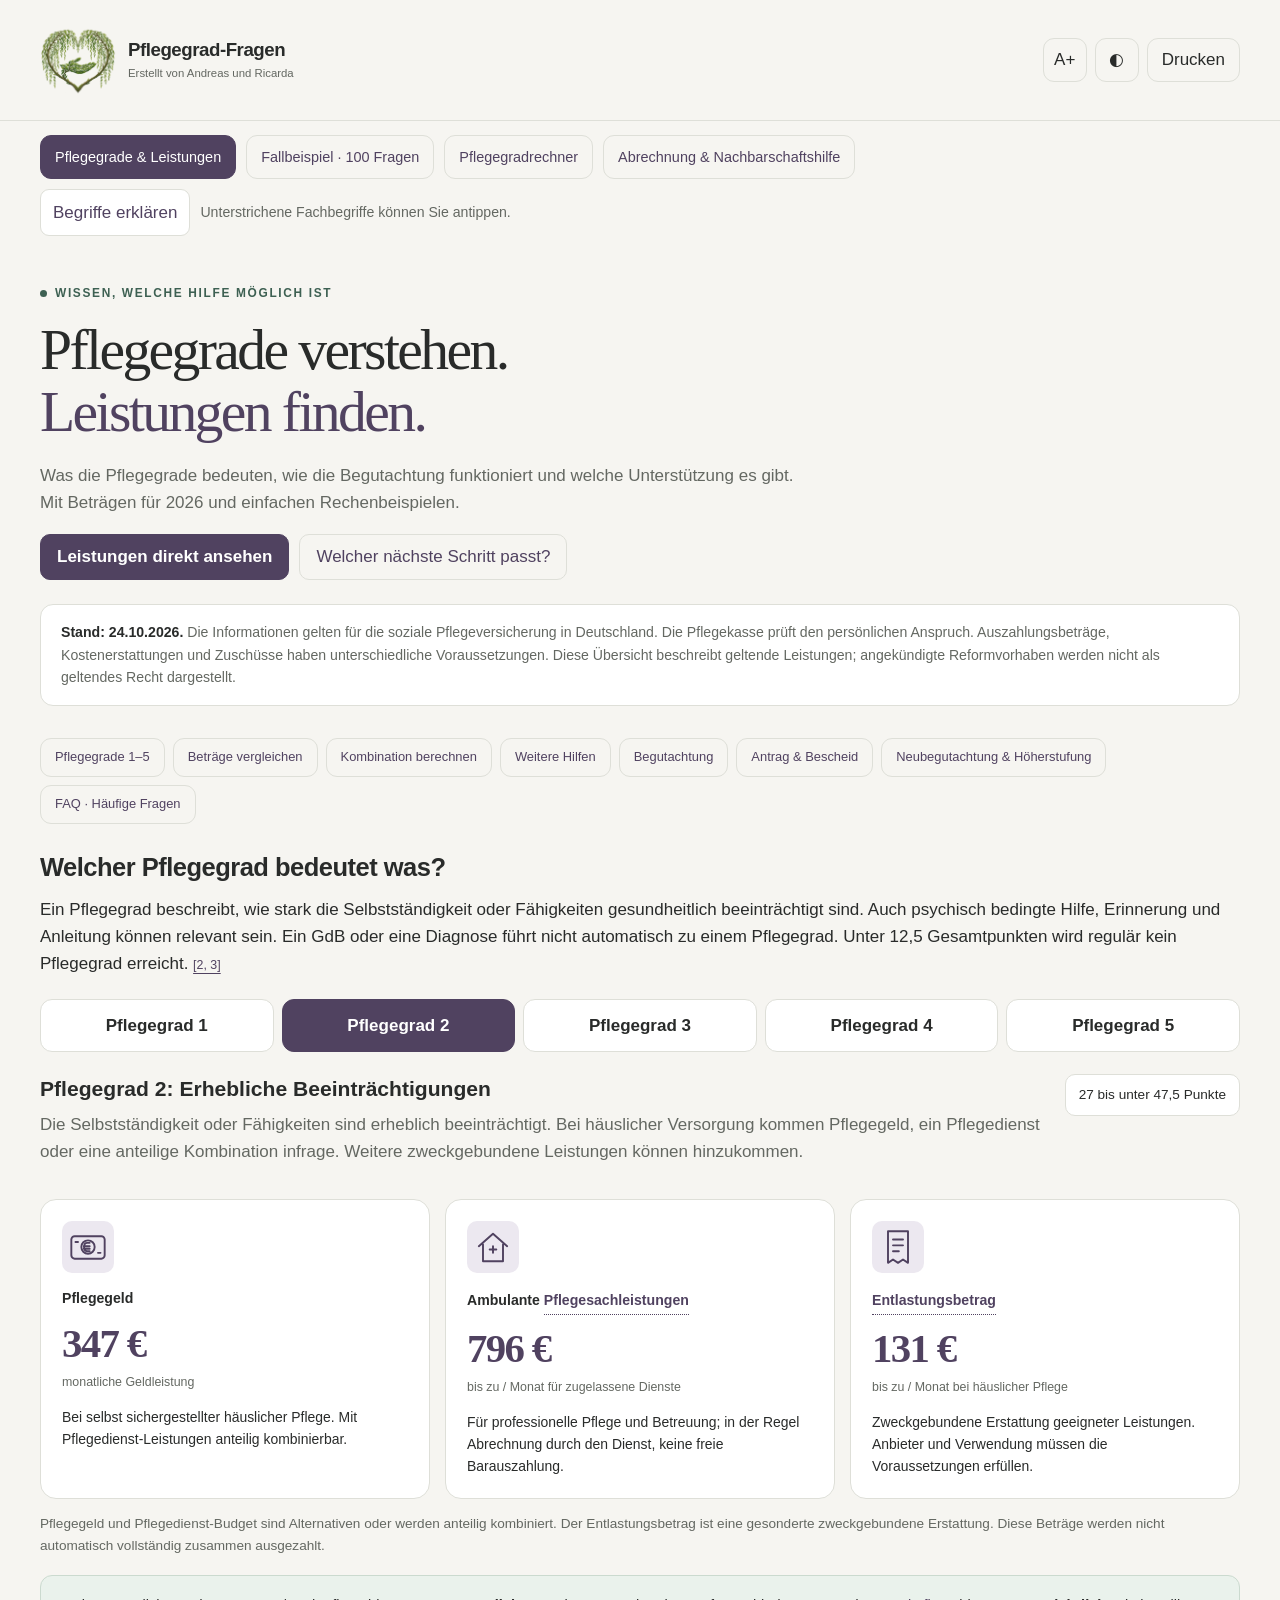
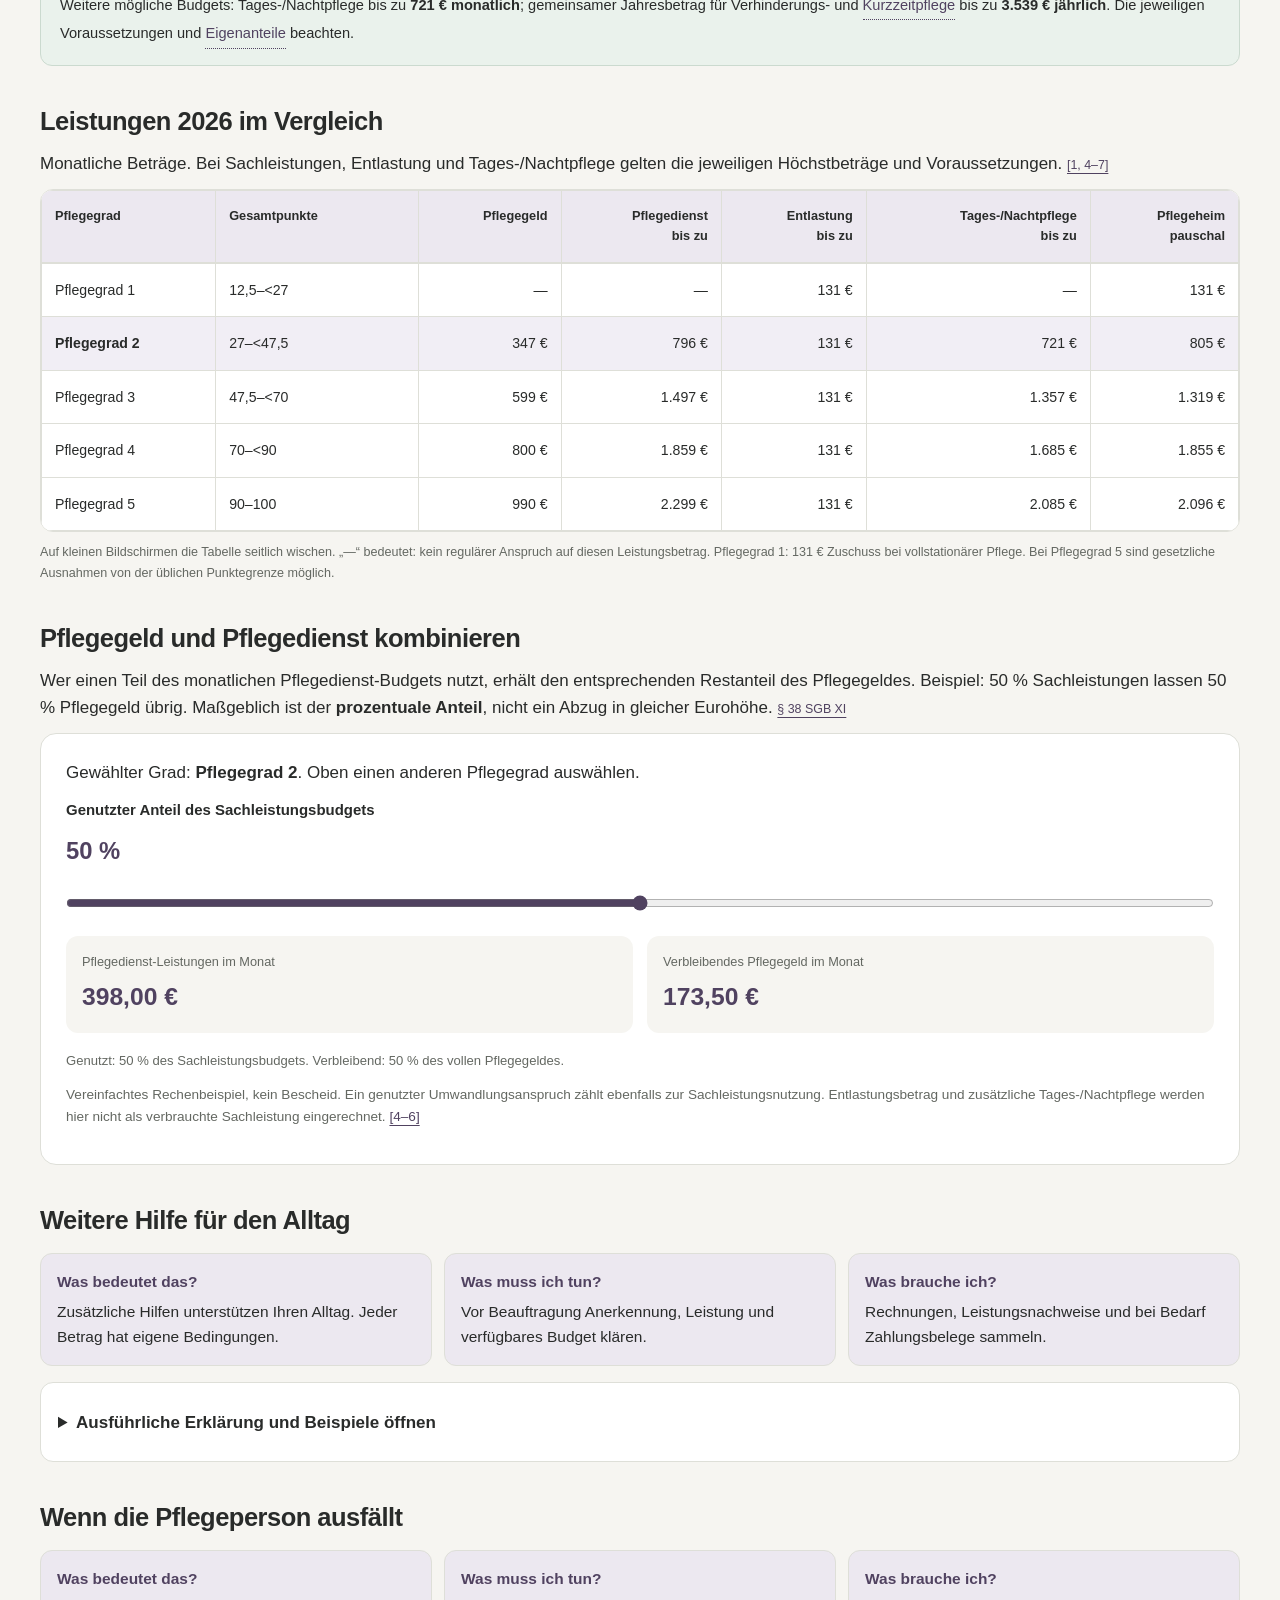
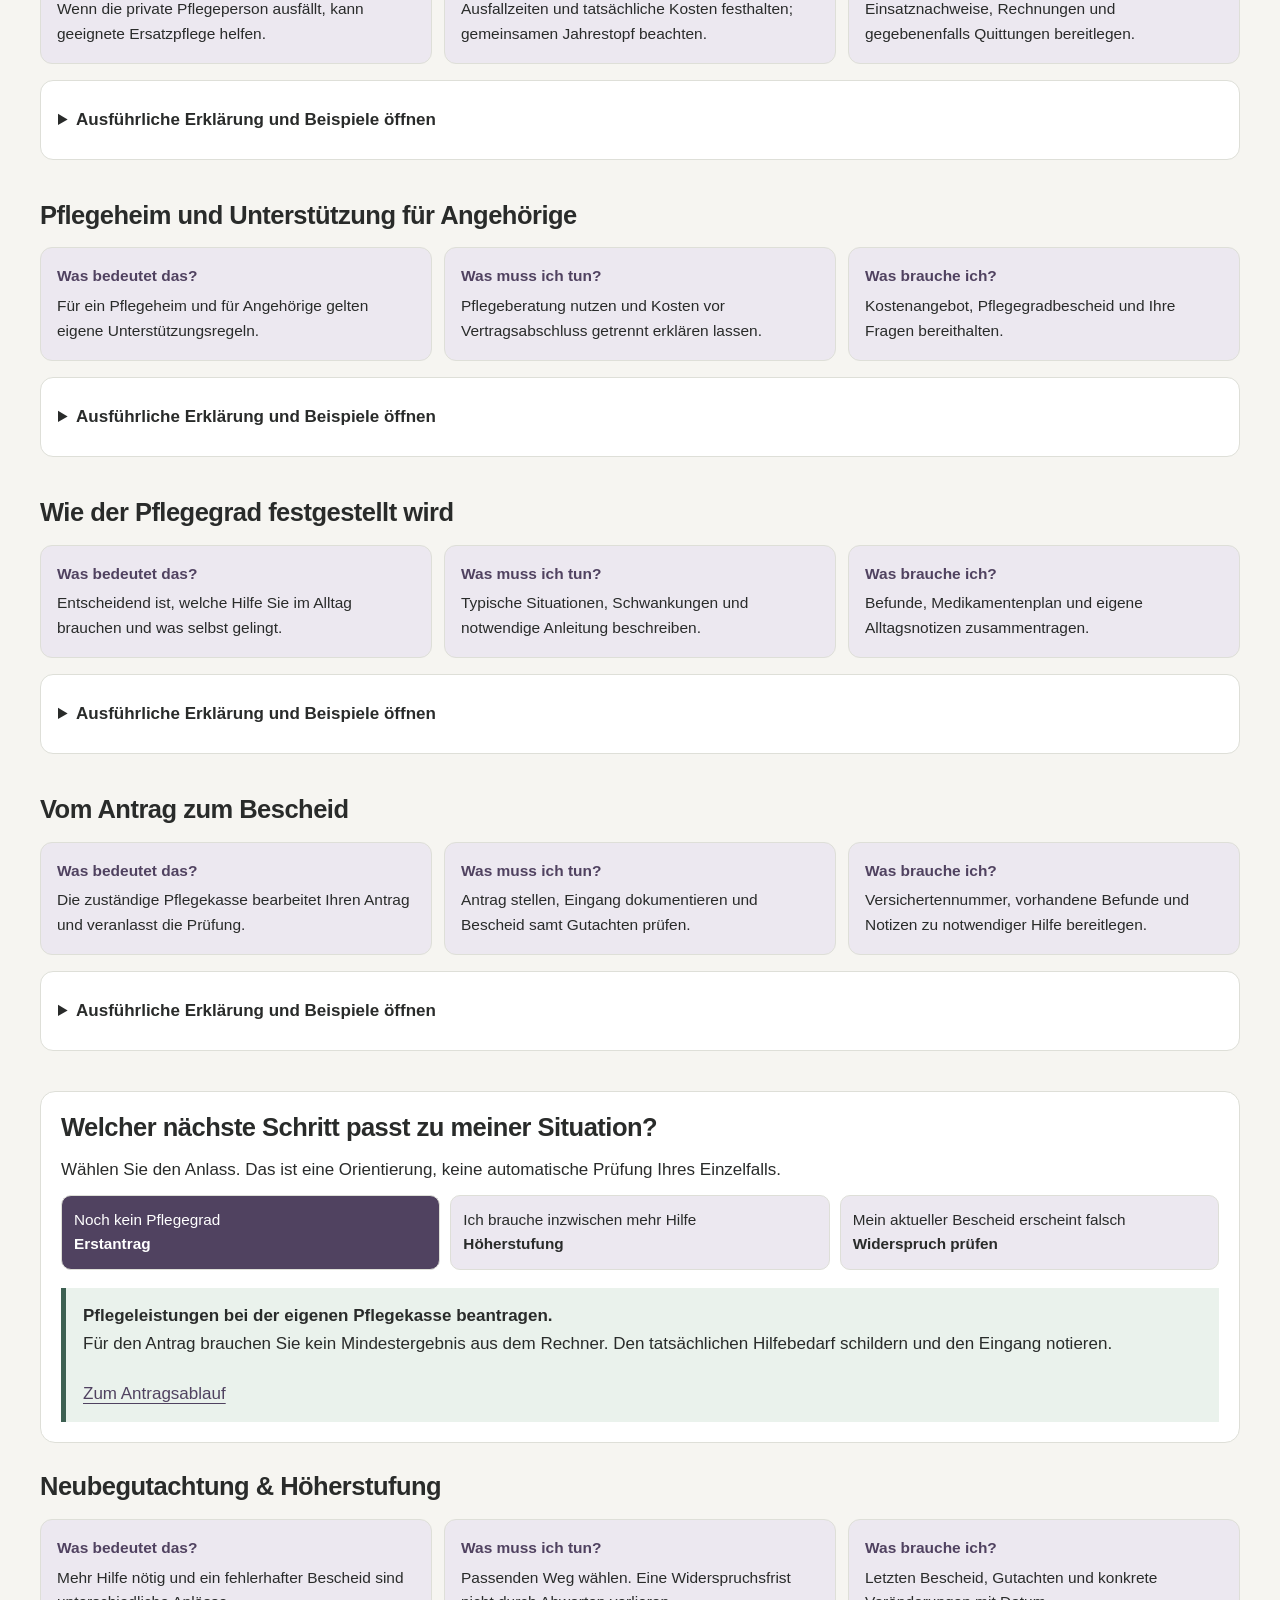
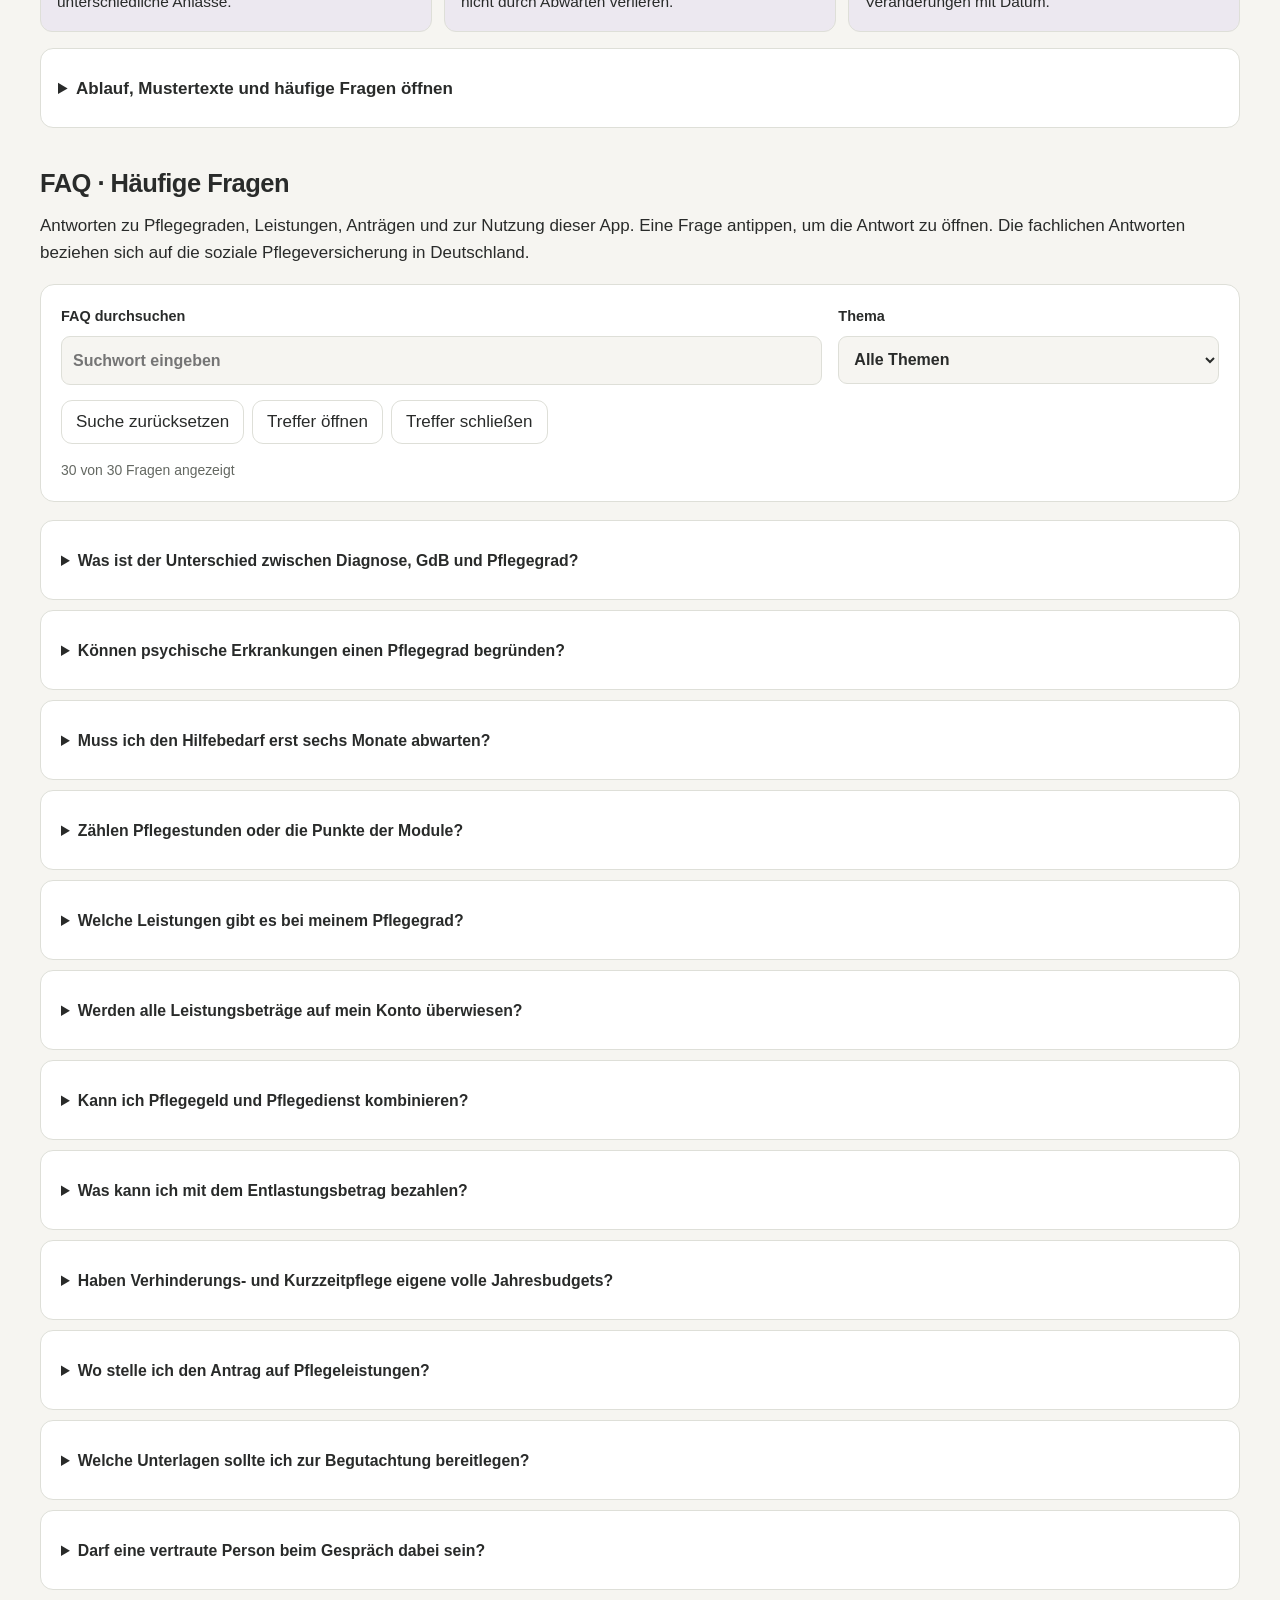
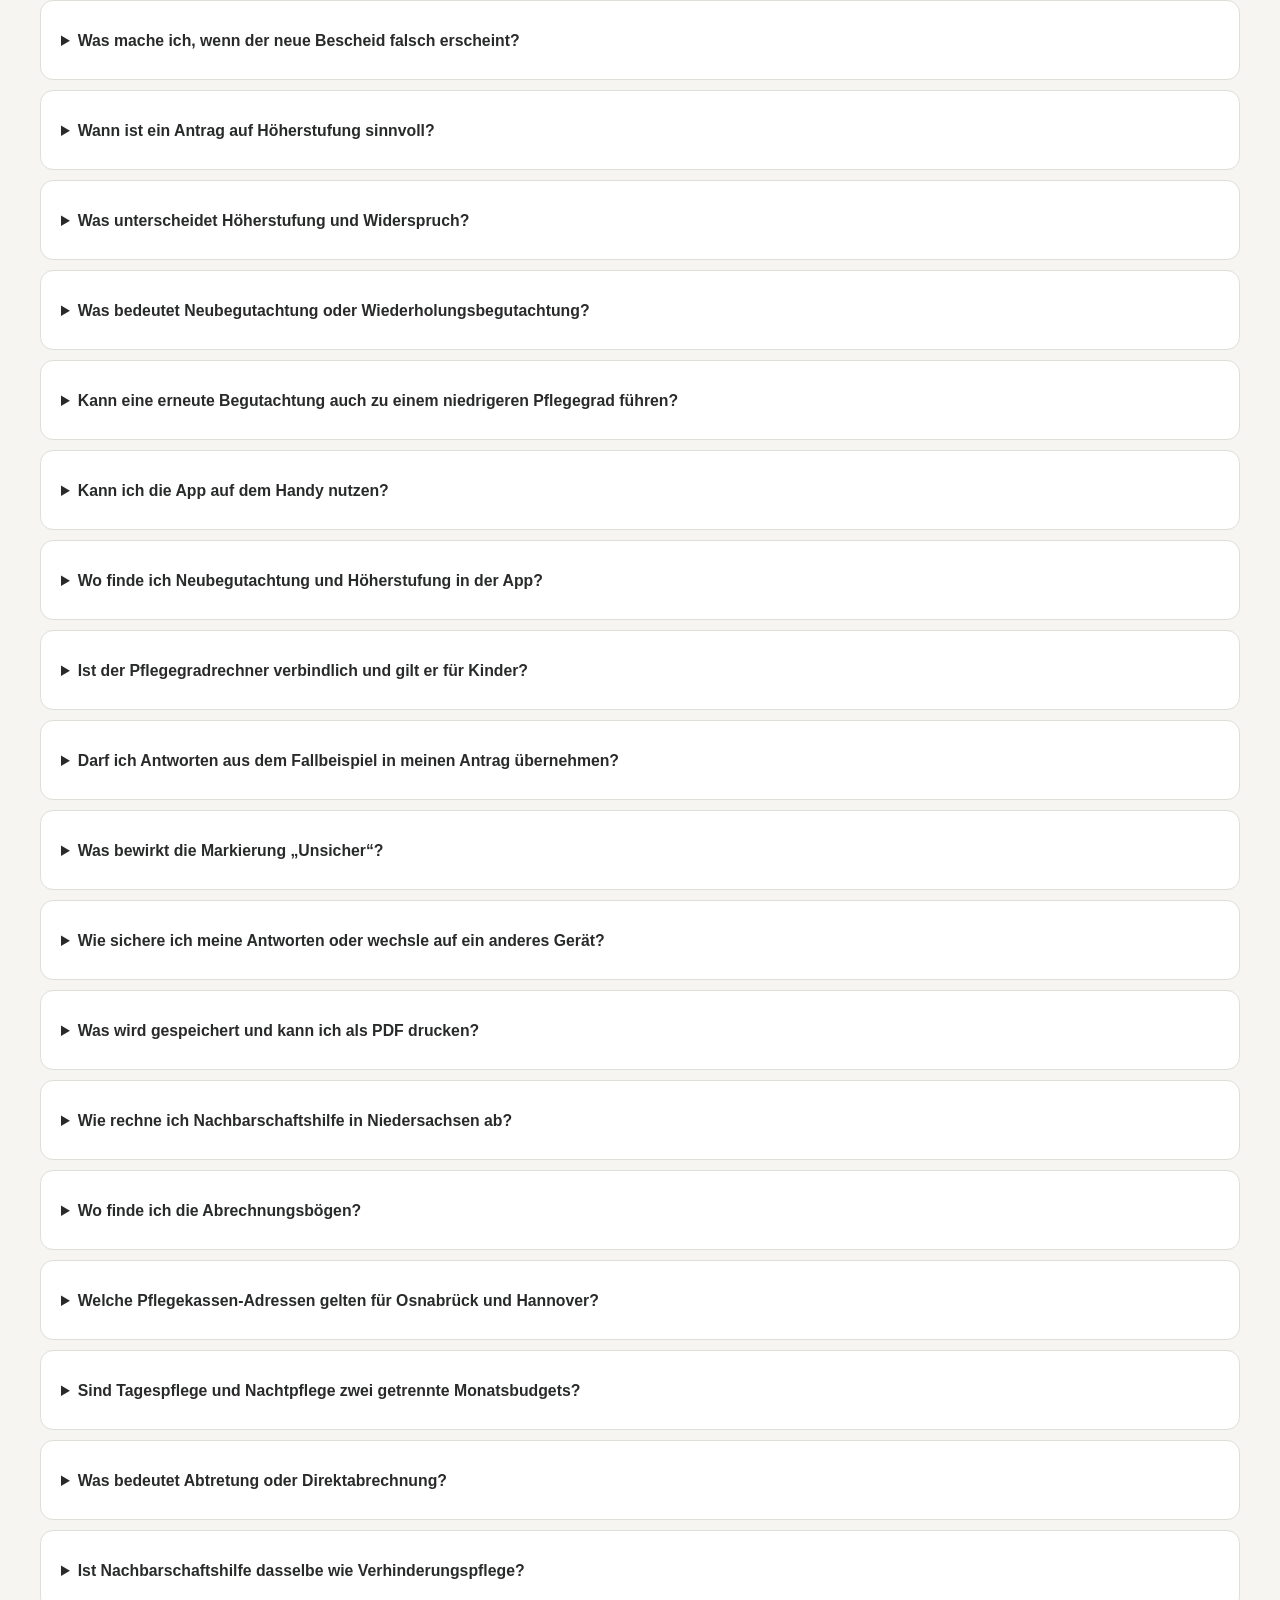
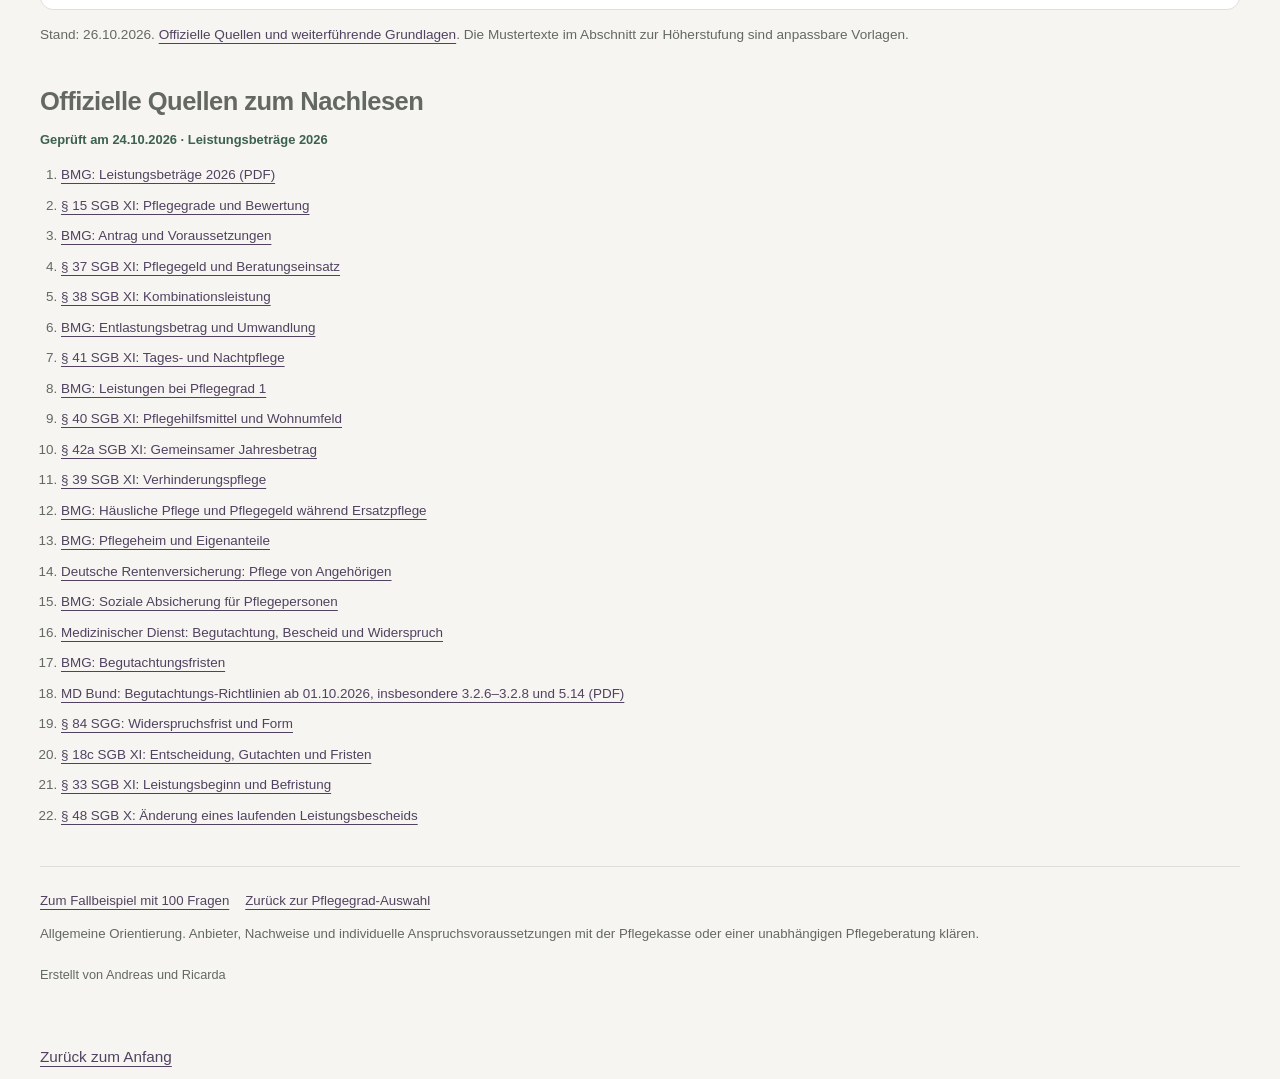
==== commit 80d2b67b: "Ergänze fünf bebilderte Abrechnungsabläufe und verbessere Begriffshilfe, Animationspausen und Handyl" ====
--- a/index.html
+++ b/index.html
@@ -23,7 +23,7 @@
 .faq-controls{background:white;border:1px solid var(--line);border-radius:14px;padding:20px;margin:18px 0}.faq-fields{display:grid;grid-template-columns:minmax(0,2fr) minmax(0,1fr);gap:16px}.faq-fields label{display:flex;flex-direction:column;gap:7px;font-size:.85rem;font-weight:650;min-width:0}.faq-fields input,.faq-fields select{width:100%;min-width:0;min-height:48px;border:1px solid var(--line);border-radius:9px;background:var(--bg);color:var(--ink);padding:11px;font-size:16px}.faq-fields select:focus-visible{outline:3px solid #8767aa;outline-offset:4px}.faq-actions{display:flex;flex-wrap:wrap;gap:8px;margin:15px 0}.faq-controls #faqCount{font-size:.82rem;margin:0}#faq .care-faq{overflow-wrap:anywhere}#faq .care-faq summary{min-height:44px;align-content:center}#faq .care-faq[hidden],#faqControls[hidden],#faqEmpty[hidden]{display:none}#faq .care-faq p a{line-height:1.8}@media(max-width:680px){.faq-fields{grid-template-columns:1fr}.faq-controls{padding:16px}.faq-actions button{flex:1 1 130px;white-space:normal;font-size:.8rem}#faq .care-faq{padding:13px 16px}#faq .care-faq summary{font-size:.91rem}}@media print{#faq .no-print{display:none!important}#faq .care-faq[hidden]{display:block!important}}
 
 </style>
-<meta name="author" content="Andreas und Ricarda"><link rel="icon" type="image/png" href="./assets/weidenherz-logo.png"><link rel="apple-touch-icon" href="./assets/weidenherz-logo.png"><link rel="stylesheet" href="./app-usability.css?v=e646be892a3d"><link rel="stylesheet" href="./care-visuals.css?v=090ccf4b11ca"></head>
+<meta name="author" content="Andreas und Ricarda"><link rel="icon" type="image/png" href="./assets/weidenherz-logo.png"><link rel="apple-touch-icon" href="./assets/weidenherz-logo.png"><link rel="stylesheet" href="./app-usability.css?v=833d4d4a69f8"><link rel="stylesheet" href="./care-visuals.css?v=2c8d7f278d5a"></head>
 <body>
 <a class="skip" href="#pflegegrade">Zum Inhalt</a>
 <header><div class="topbar"><a class="brand" href="./" aria-label="Pflegegrad-Fragen – zur Startseite"><img class="brand-logo" src="./assets/weidenherz-logo.png" width="76" height="76" alt="Zwei Weiden formen ein Herz mit einem handförmigen Busch darin"><span class="brand-text"><span class="brand-name">Pflegegrad-Fragen</span><span class="brand-credit">Erstellt von Andreas und Ricarda</span></span></a><div class="top-actions"><button id="fontSize" class="icon-btn" aria-label="Größere Schrift" aria-pressed="false">A+</button><button id="contrast" class="icon-btn" aria-label="Hohen Kontrast umschalten" aria-pressed="false">◐</button><button id="printCare" class="subtle">Drucken</button></div></div></header>
@@ -167,7 +167,7 @@
 </ol></section>
 <footer class="care-footer"><a href="./fallbeispiel.html">Zum Fallbeispiel mit 100 Fragen</a><a href="#pflegegrade">Zurück zur Pflegegrad-Auswahl</a><p style="margin-top:12px">Allgemeine Orientierung. Anbieter, Nachweise und individuelle Anspruchsvoraussetzungen mit der Pflegekasse oder einer unabhängigen Pflegeberatung klären.</p><p class="creator-credit">Erstellt von Andreas und Ricarda</p></footer>
 </main>
-<script src="./care-visuals.js?v=990e10291fe7"></script><script>
+<script src="./care-visuals.js?v=789ad108decd"></script><script>
 'use strict';
 const CARE={"checked": "24.10.2026", "year": 2026, "reliefMonthly": 131, "consumablesMonthly": 42, "homeAdaptationPerMeasure": 4180, "respiteSharedAnnual": 3539, "grades": [{"grade": 1, "minPoints": 12.5, "maxPoints": 27, "severity": "Geringe Beeinträchtigungen", "description": "Die Selbstständigkeit ist in einem geringeren Umfang beeinträchtigt. Es gibt gezielte Hilfen, Beratung und Entlastung, aber kein reguläres Pflegegeld und keinen regulären Sachleistungsbetrag für einen Pflegedienst.", "cash": 0, "service": 0, "dayCare": 0, "residential": 131}, {"grade": 2, "minPoints": 27, "maxPoints": 47.5, "severity": "Erhebliche Beeinträchtigungen", "description": "Die Selbstständigkeit oder Fähigkeiten sind erheblich beeinträchtigt. Bei häuslicher Versorgung kommen Pflegegeld, ein Pflegedienst oder eine anteilige Kombination infrage. Weitere zweckgebundene Leistungen können hinzukommen.", "cash": 347, "service": 796, "dayCare": 721, "residential": 805}, {"grade": 3, "minPoints": 47.5, "maxPoints": 70, "severity": "Schwere Beeinträchtigungen", "description": "Die Selbstständigkeit oder Fähigkeiten sind schwer beeinträchtigt. Die monatlichen Beträge für Pflegegeld und Pflegedienst sind höher als bei Pflegegrad 2. Entscheidend sind die festgestellten Einschränkungen in den Begutachtungsbereichen.", "cash": 599, "service": 1497, "dayCare": 1357, "residential": 1319}, {"grade": 4, "minPoints": 70, "maxPoints": 90, "severity": "Schwerste Beeinträchtigungen", "description": "Die Selbstständigkeit oder Fähigkeiten sind schwerstens beeinträchtigt. Ein hoher Hilfebedarf kann körperliche, kognitive und psychische Bereiche betreffen. Eine Diagnose oder eine bestimmte Zahl an Unterstützungsstunden allein legt den Pflegegrad nicht fest.", "cash": 800, "service": 1859, "dayCare": 1685, "residential": 1855}, {"grade": 5, "minPoints": 90, "maxPoints": 100, "severity": "Schwerste Beeinträchtigungen mit besonderen Anforderungen", "description": "Es bestehen schwerste Beeinträchtigungen mit besonderen Anforderungen an die pflegerische Versorgung. In gesetzlich vorgesehenen besonderen Bedarfskonstellationen ist Pflegegrad 5 auch unter 90 Punkten möglich.", "cash": 990, "service": 2299, "dayCare": 2085, "residential": 2096}]};
 const $=s=>document.querySelector(s);
@@ -193,4 +193,4 @@
 renderGrade();renderBudget();applyPrefs();
 </script>
 <script src="./faq.js?v=8ed8d18f9436"></script>
-<script src="./app-usability.js?v=33c2285b8026"></script></body></html>
+<script src="./app-usability.js?v=14ada5d7fb92"></script></body></html>
--- a/app-usability.css
+++ b/app-usability.css
@@ -2,3 +2,7 @@
 .billing .hero{display:block;grid-template-columns:none;gap:0}
 .example-note{margin-top:10px;line-height:1.65}.example-note summary{cursor:pointer;font-weight:650;min-height:40px}.example-note p{margin:10px 0 0}
 @media(max-width:680px){.topbar .top-actions #printCare{flex-basis:auto;min-height:44px;padding:9px 12px}}
+.term-button{white-space:normal;max-width:100%;overflow-wrap:anywhere;hyphens:auto}
+.billing .grid2>*{min-width:0;overflow-wrap:anywhere;hyphens:auto}
+.billing #servicePanel .card{overflow-wrap:anywhere;hyphens:auto}.billing .section-title>div{min-width:0}.billing .section-title h2{overflow-wrap:anywhere;hyphens:auto}
+@media(max-width:640px){.billing .cost-chart>span{font-size:0}}
--- a/care-visuals.css
+++ b/care-visuals.css
@@ -2,3 +2,5 @@
 .result-picture{margin:20px 0;padding:20px;background:white;border:1px solid var(--line);border-radius:14px}.result-picture figcaption{font-weight:650;margin-bottom:15px}.result-point-bar{display:flex;border:1px solid #aaa0b5;border-radius:10px;height:38px;overflow:hidden;background:#e8e4ed}.result-point-bar>span{height:100%;flex-shrink:0}.point-color-0{background:#504260}.point-color-1{background:#476553}.point-color-2{background:#725176}.point-color-3{background:#466579}.point-color-4{background:#73593f}.result-point-bar .unreached{background:#e8e4ed}.result-point-key{display:grid;grid-template-columns:1fr 1fr;gap:10px;margin:16px 0;font-size:.88rem;line-height:1.55}.result-point-key i{display:inline-block;width:13px;height:13px;margin-right:7px;border:1px solid #333;border-radius:3px}.contrast .result-picture{border-color:#333;color:#111}.large .result-point-key{font-size:1rem}@media(max-width:640px){.result-point-key{grid-template-columns:1fr}.result-picture{padding:15px}}@media print{.result-picture{break-inside:avoid}.result-point-bar,.result-point-key i{print-color-adjust:exact;-webkit-print-color-adjust:exact}}
 .visual-module-picker button,.answer-picture-grid article{min-width:0;overflow-wrap:anywhere}.flow-track>button span{overflow-wrap:anywhere}
 @media(max-width:680px){.large .visual-module-picker{grid-template-columns:1fr}.large .visual-module-picker button{flex-direction:row;text-align:left;min-height:78px;gap:15px}.large .visual-module-picker button span{min-width:0;overflow-wrap:normal}}
+.service-picture-flow>.visual-flow{border:0;padding:0;background:transparent}.service-picture-flow .visual-flow>h3{font-size:1rem}
+@media(max-width:680px){.large .flow-track{grid-template-columns:1fr}.large .flow-track>button{flex-direction:row;text-align:left;justify-content:flex-start;min-height:78px;padding:13px;gap:14px}.large .flow-track>button[aria-pressed=true]{padding:12px}.large .flow-track>button span{min-width:0;overflow-wrap:normal}}
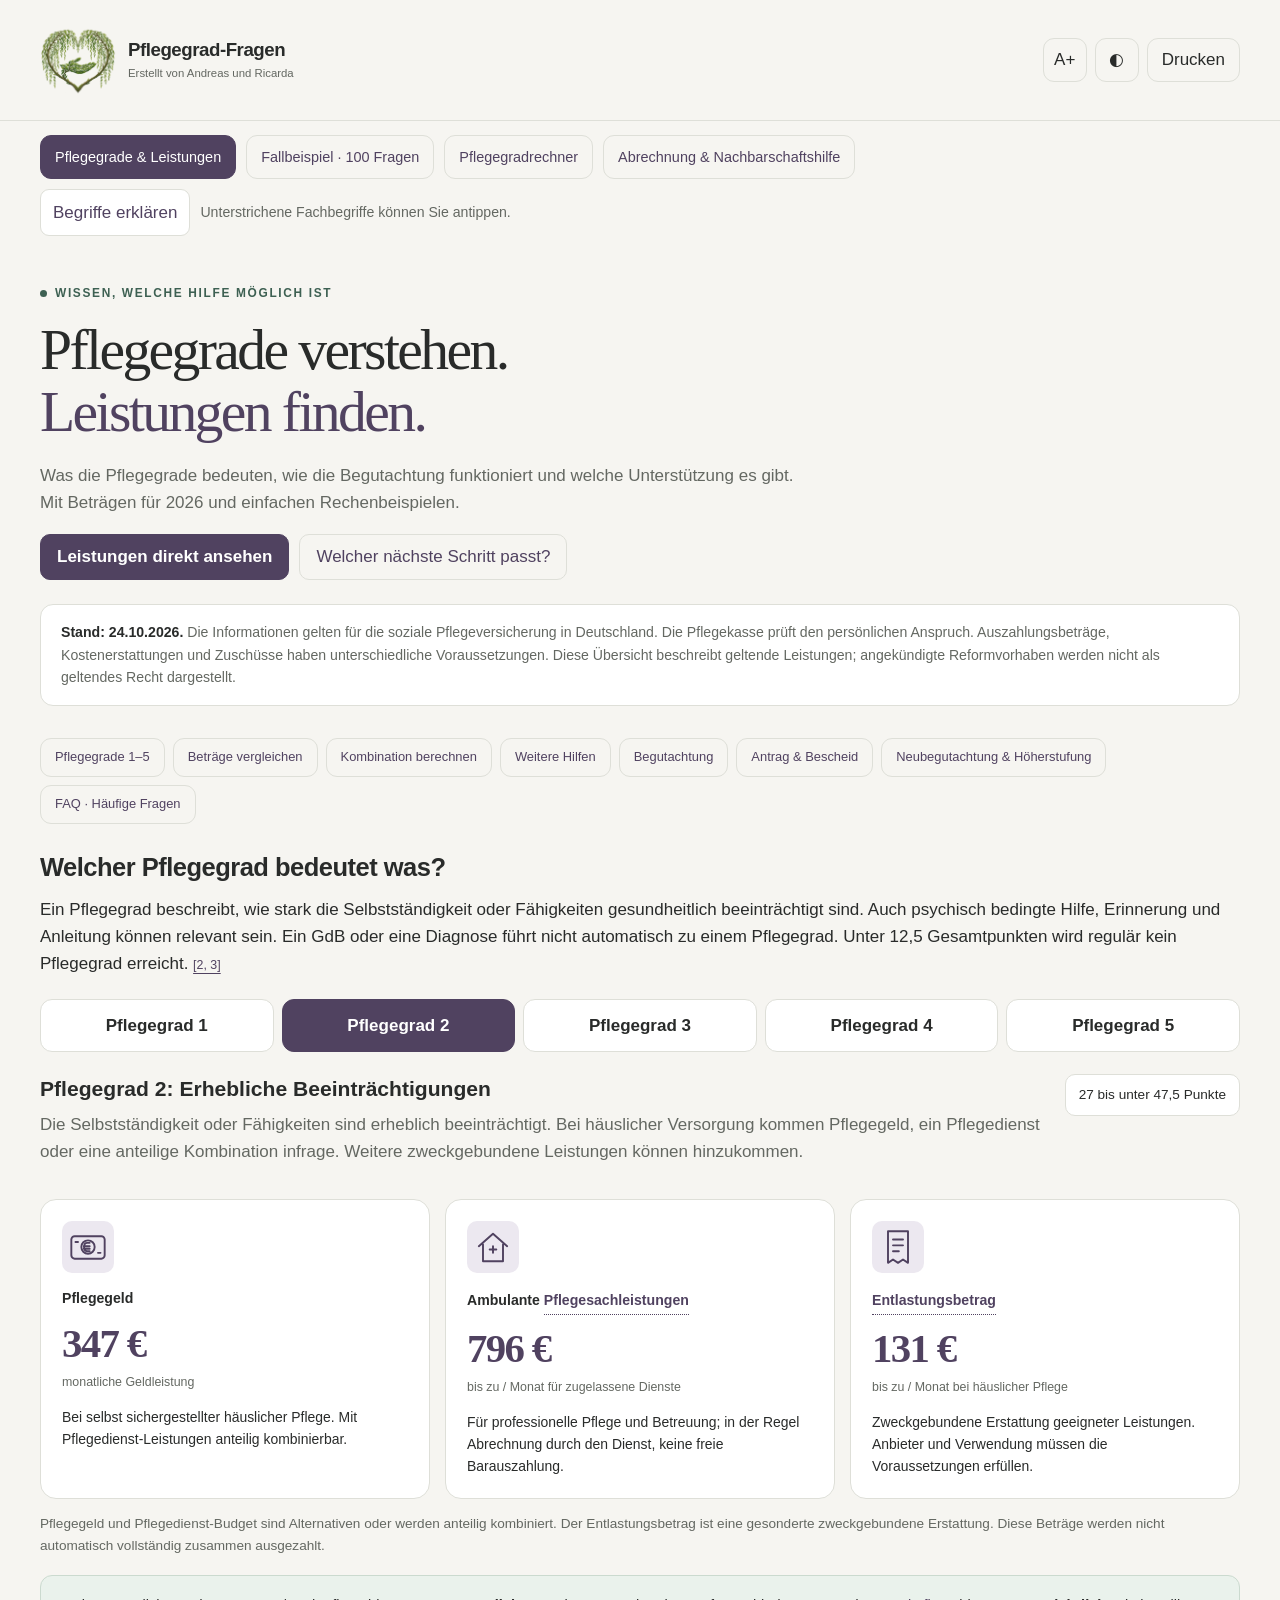
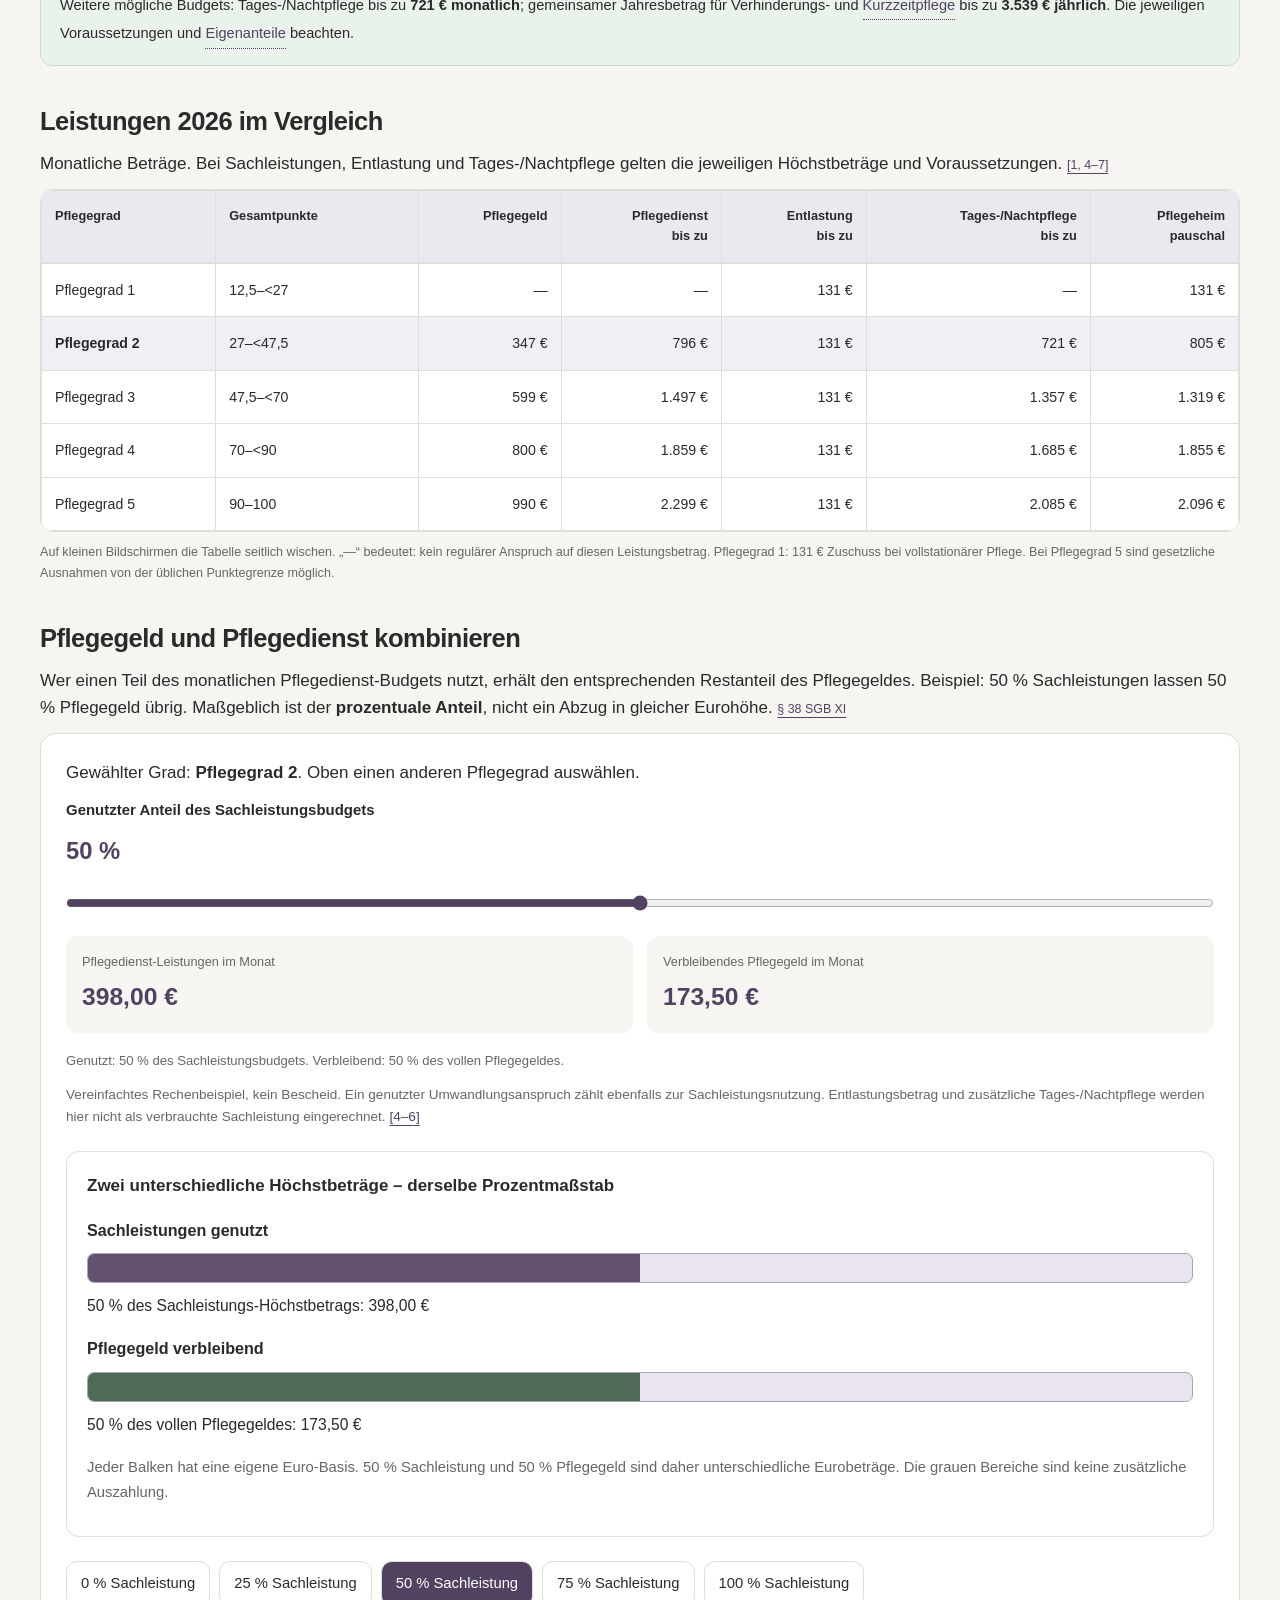
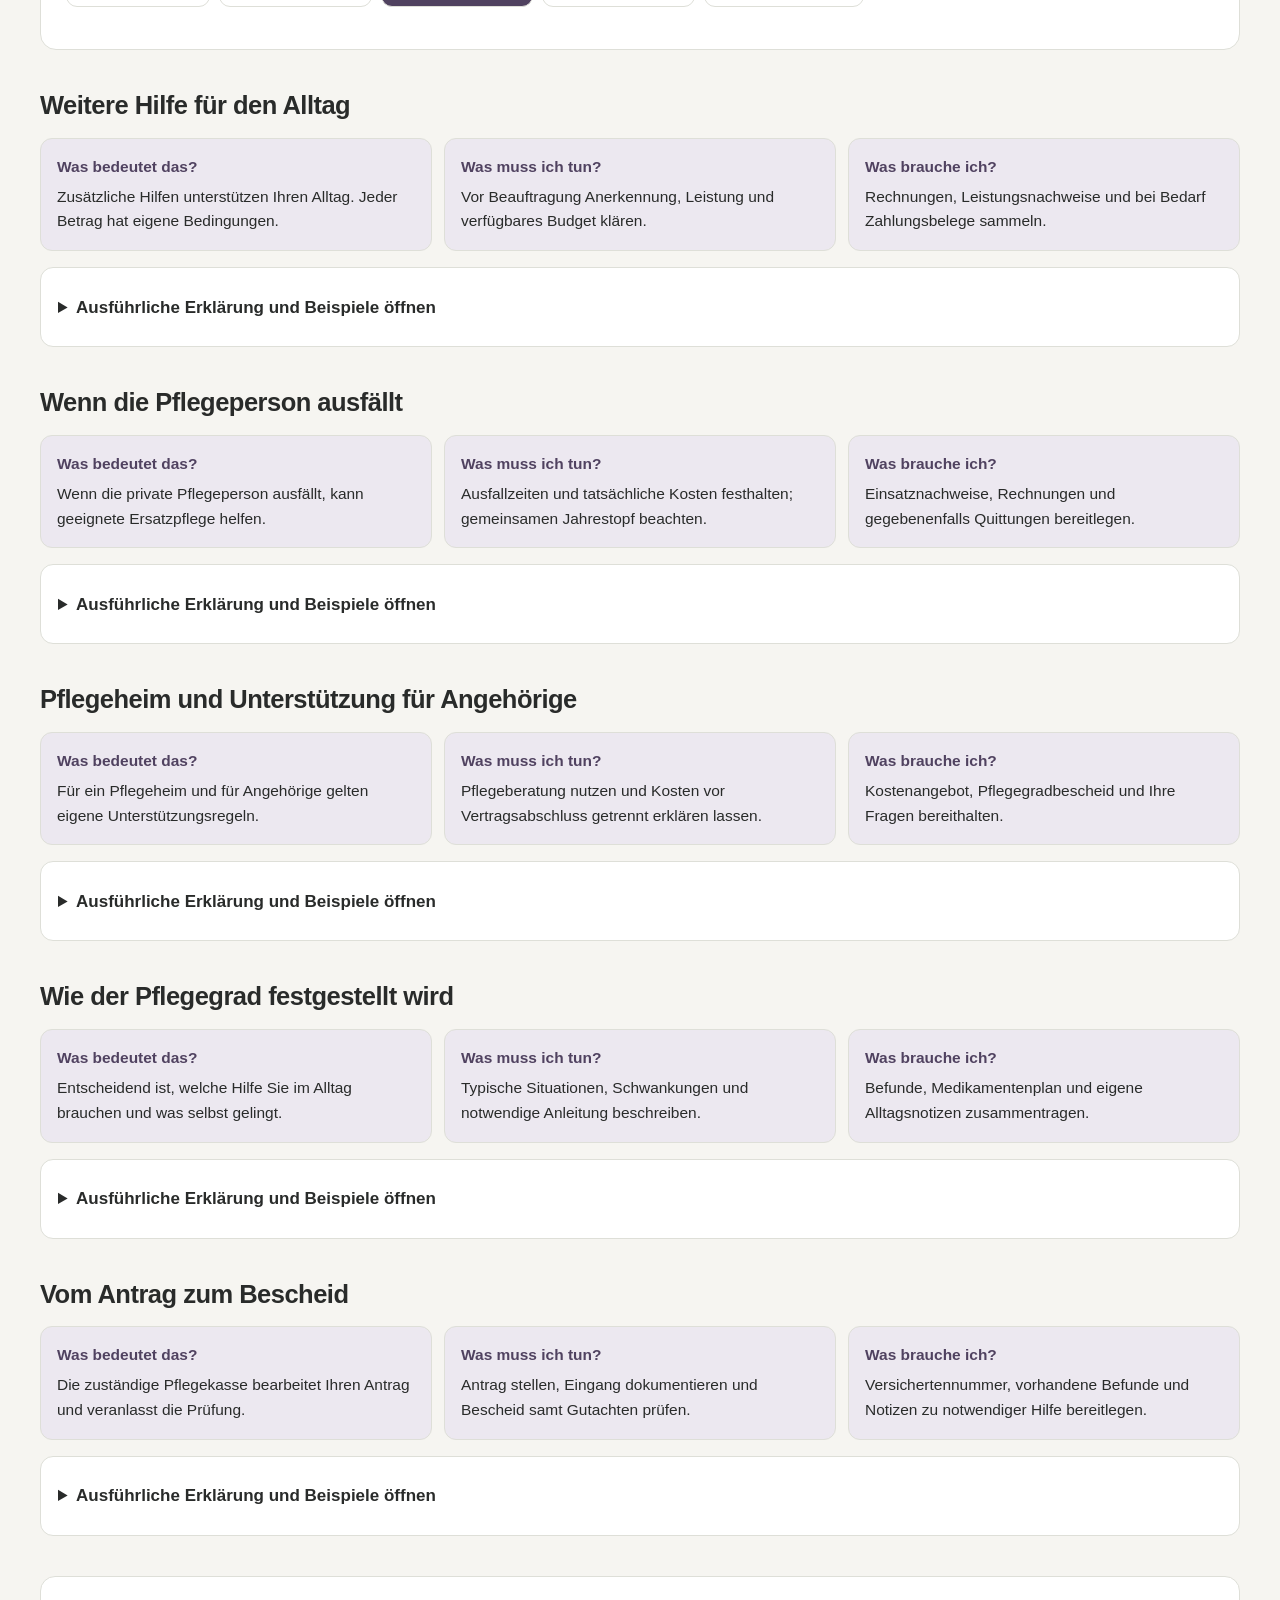
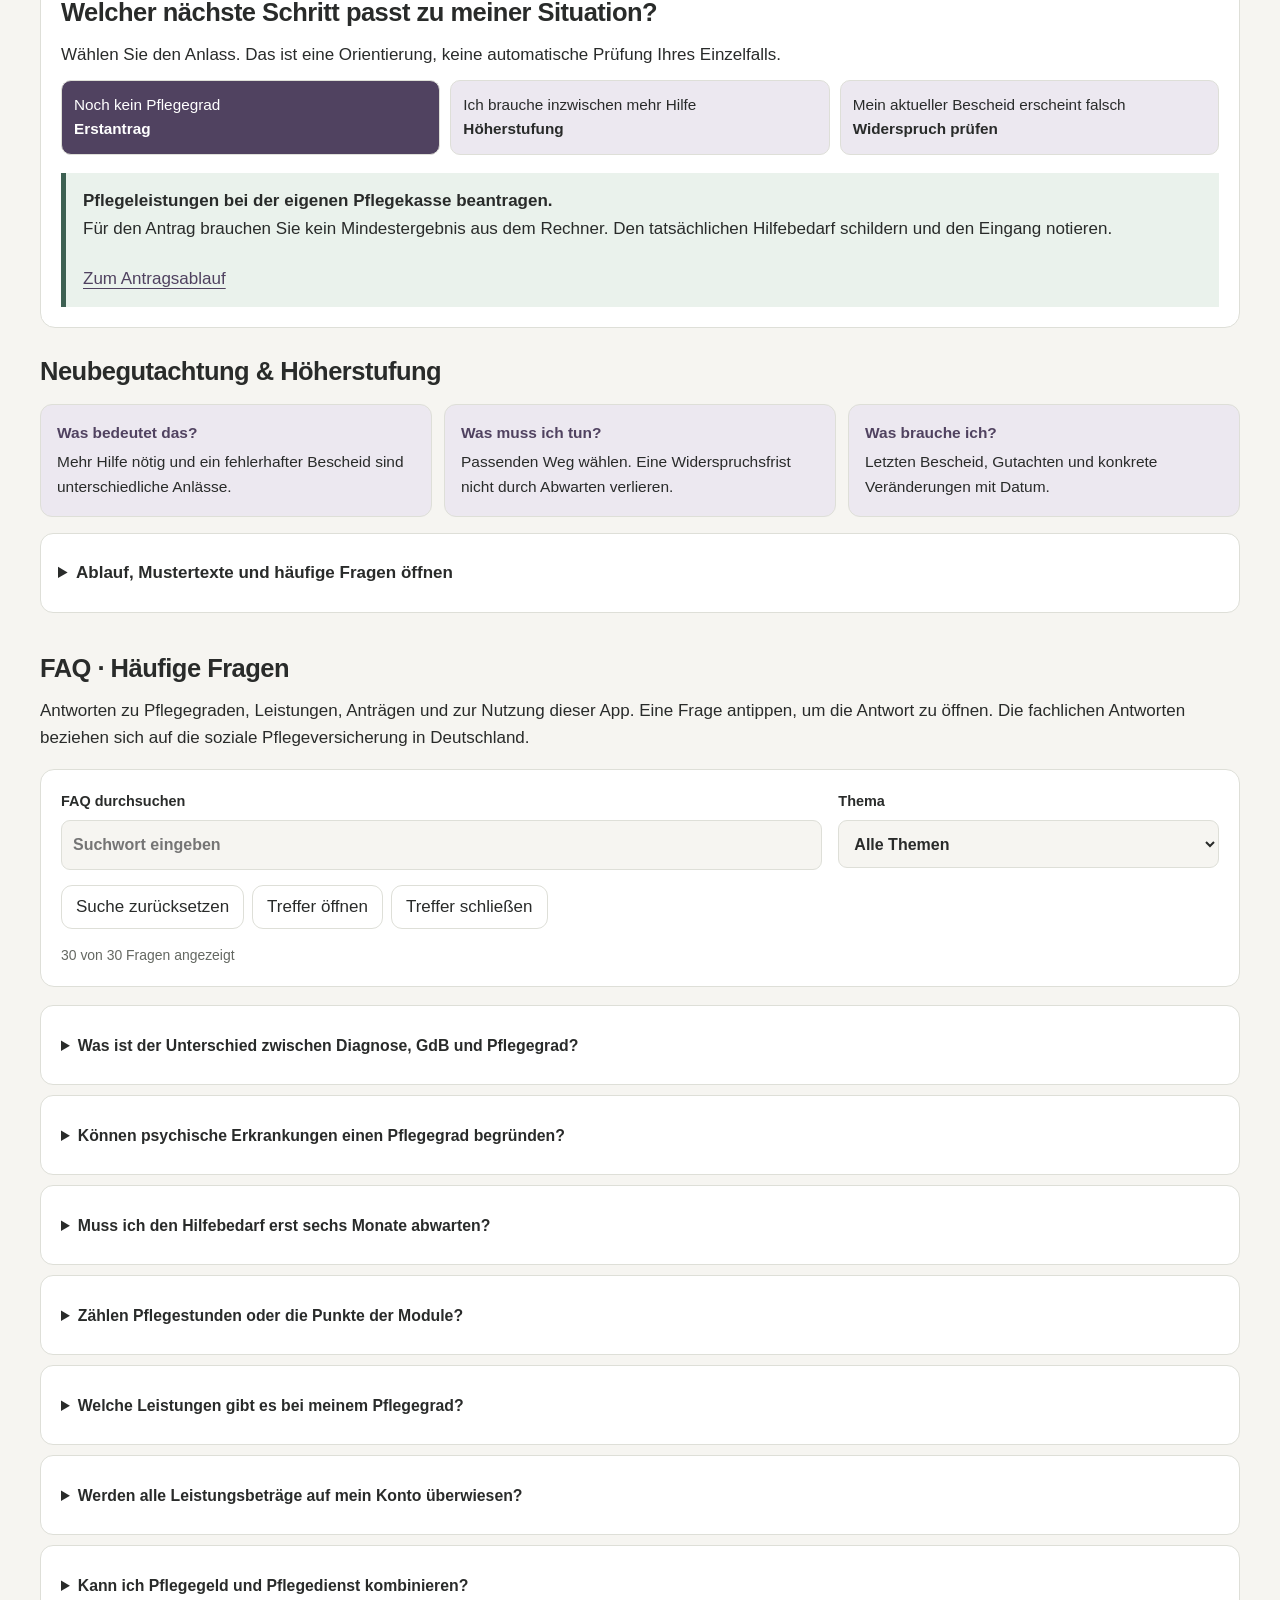
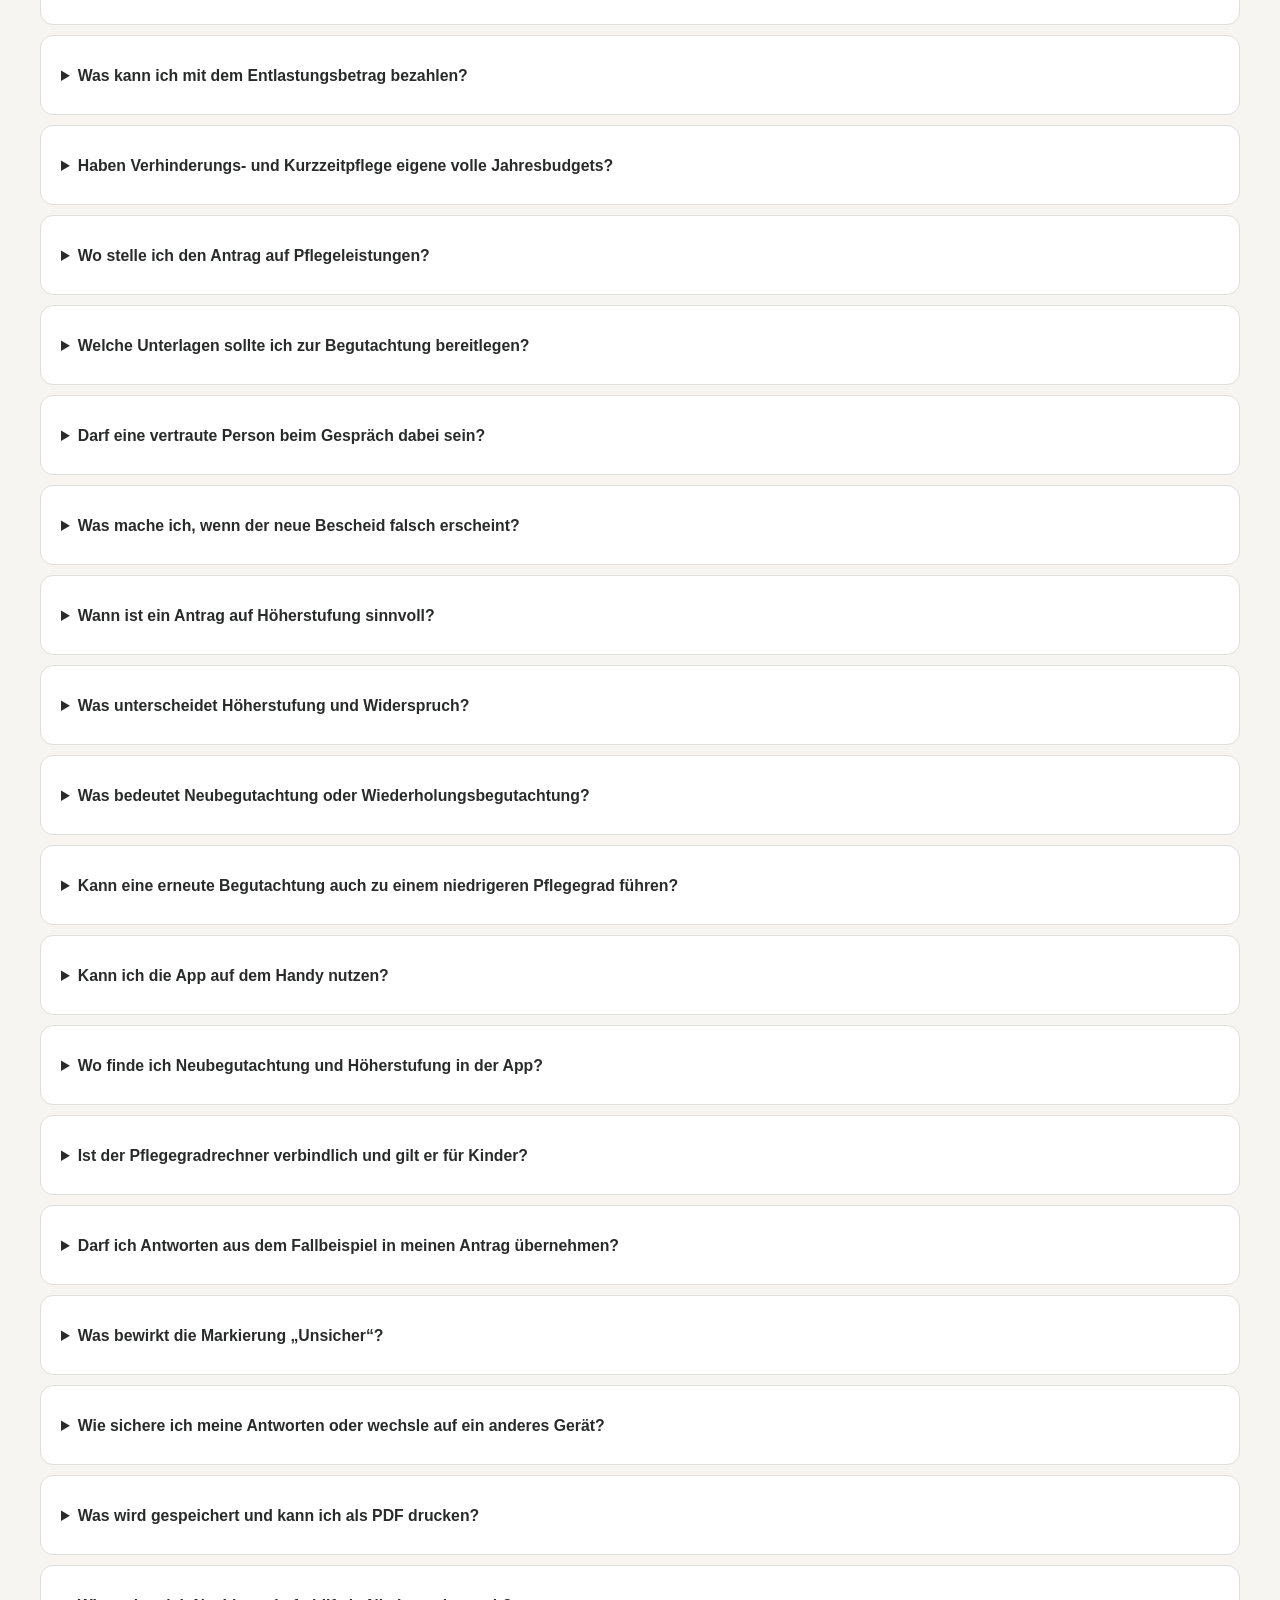
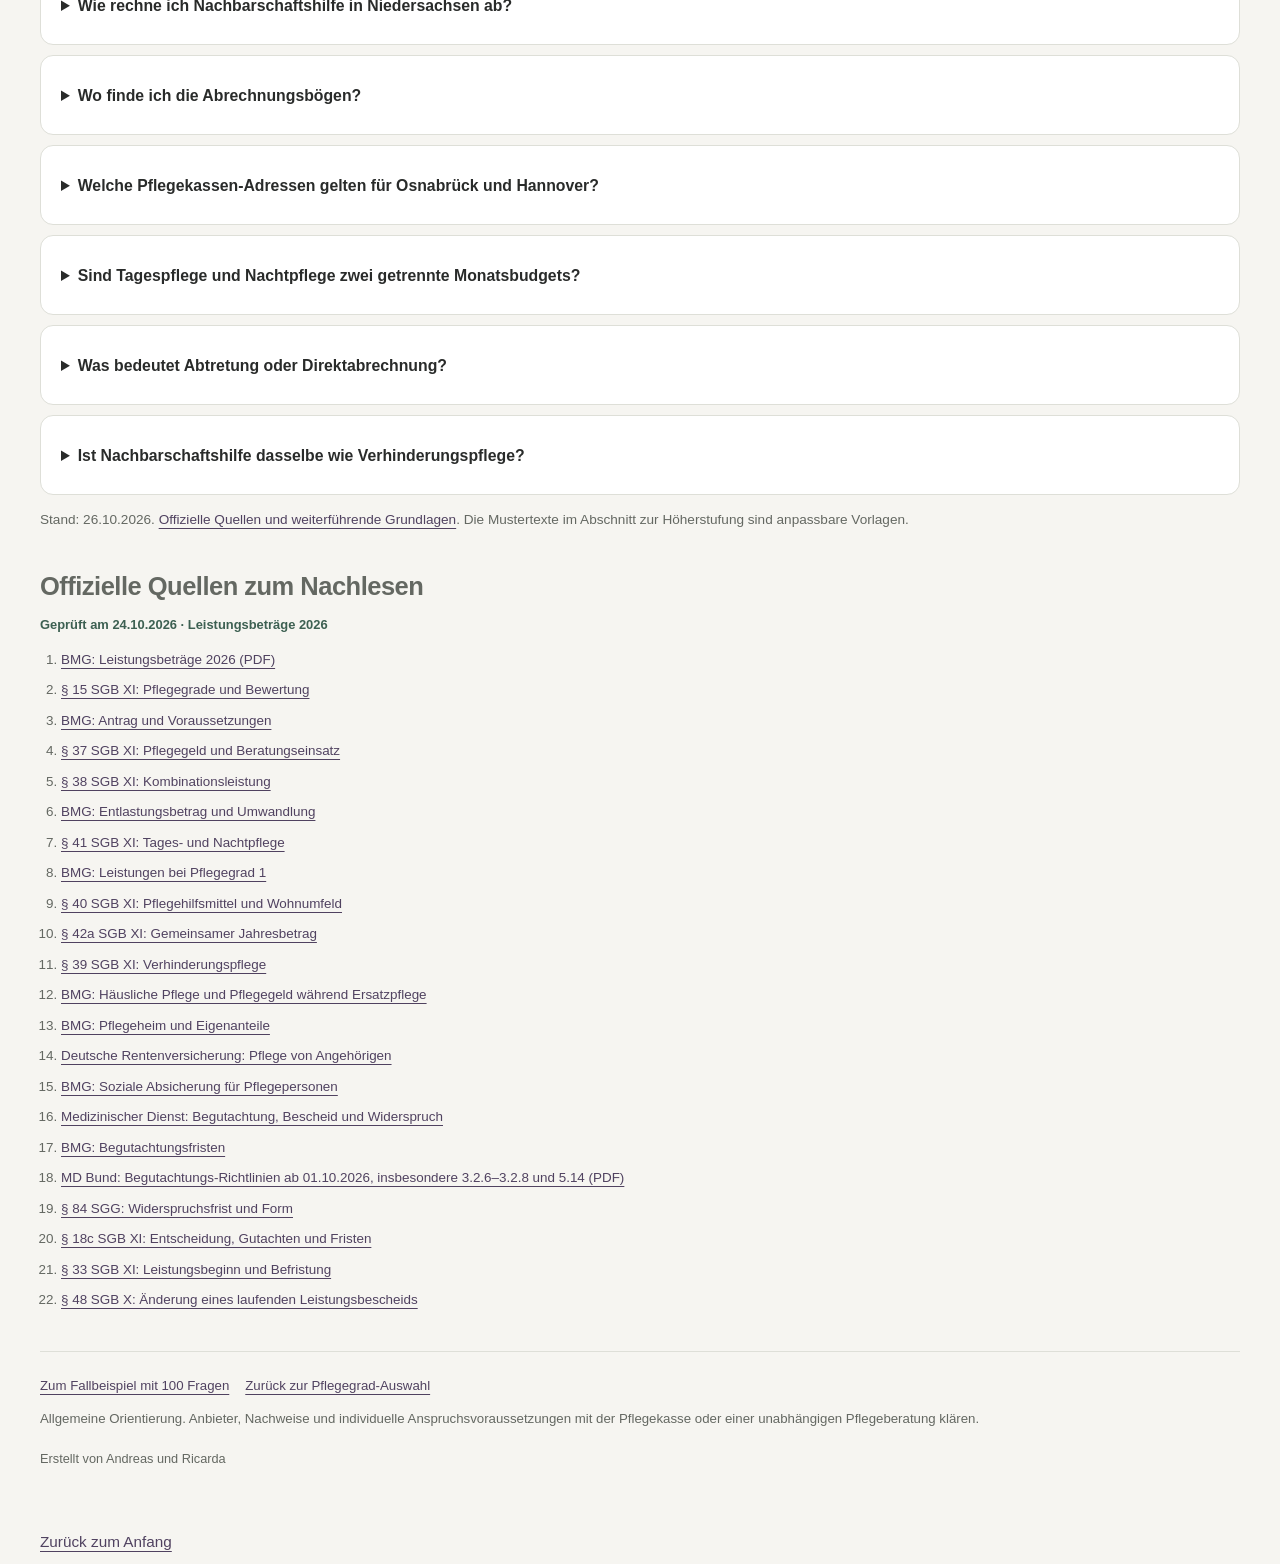
==== commit 750231f6: "Explain care budgets, respite hours and everyday support with interactive examples" ====
--- a/index.html
+++ b/index.html
@@ -23,7 +23,7 @@
 .faq-controls{background:white;border:1px solid var(--line);border-radius:14px;padding:20px;margin:18px 0}.faq-fields{display:grid;grid-template-columns:minmax(0,2fr) minmax(0,1fr);gap:16px}.faq-fields label{display:flex;flex-direction:column;gap:7px;font-size:.85rem;font-weight:650;min-width:0}.faq-fields input,.faq-fields select{width:100%;min-width:0;min-height:48px;border:1px solid var(--line);border-radius:9px;background:var(--bg);color:var(--ink);padding:11px;font-size:16px}.faq-fields select:focus-visible{outline:3px solid #8767aa;outline-offset:4px}.faq-actions{display:flex;flex-wrap:wrap;gap:8px;margin:15px 0}.faq-controls #faqCount{font-size:.82rem;margin:0}#faq .care-faq{overflow-wrap:anywhere}#faq .care-faq summary{min-height:44px;align-content:center}#faq .care-faq[hidden],#faqControls[hidden],#faqEmpty[hidden]{display:none}#faq .care-faq p a{line-height:1.8}@media(max-width:680px){.faq-fields{grid-template-columns:1fr}.faq-controls{padding:16px}.faq-actions button{flex:1 1 130px;white-space:normal;font-size:.8rem}#faq .care-faq{padding:13px 16px}#faq .care-faq summary{font-size:.91rem}}@media print{#faq .no-print{display:none!important}#faq .care-faq[hidden]{display:block!important}}
 
 </style>
-<meta name="author" content="Andreas und Ricarda"><link rel="icon" type="image/png" href="./assets/weidenherz-logo.png"><link rel="apple-touch-icon" href="./assets/weidenherz-logo.png"><link rel="stylesheet" href="./app-usability.css?v=833d4d4a69f8"><link rel="stylesheet" href="./care-visuals.css?v=2c8d7f278d5a"></head>
+<meta name="author" content="Andreas und Ricarda"><link rel="icon" type="image/png" href="./assets/weidenherz-logo.png"><link rel="apple-touch-icon" href="./assets/weidenherz-logo.png"><link rel="stylesheet" href="./app-usability.css?v=833d4d4a69f8"><link rel="stylesheet" href="./care-visuals.css?v=2c8d7f278d5a"><link rel="stylesheet" href="./care-learning.css?v=20506e6f68d8"><link rel="stylesheet" href="./care-explain.css?v=7a864b454c56"></head>
 <body>
 <a class="skip" href="#pflegegrade">Zum Inhalt</a>
 <header><div class="topbar"><a class="brand" href="./" aria-label="Pflegegrad-Fragen – zur Startseite"><img class="brand-logo" src="./assets/weidenherz-logo.png" width="76" height="76" alt="Zwei Weiden formen ein Herz mit einem handförmigen Busch darin"><span class="brand-text"><span class="brand-name">Pflegegrad-Fragen</span><span class="brand-credit">Erstellt von Andreas und Ricarda</span></span></a><div class="top-actions"><button id="fontSize" class="icon-btn" aria-label="Größere Schrift" aria-pressed="false">A+</button><button id="contrast" class="icon-btn" aria-label="Hohen Kontrast umschalten" aria-pressed="false">◐</button><button id="printCare" class="subtle">Drucken</button></div></div></header>
@@ -55,7 +55,7 @@
 
 <section id="begutachtung" class="care-section"><h2>Wie der Pflegegrad festgestellt wird</h2><div class="topic-overview"><div><strong>Was bedeutet das?</strong>Entscheidend ist, welche Hilfe Sie im Alltag brauchen und was selbst gelingt.</div><div><strong>Was muss ich tun?</strong>Typische Situationen, Schwankungen und notwendige Anleitung beschreiben.</div><div><strong>Was brauche ich?</strong>Befunde, Medikamentenplan und eigene Alltagsnotizen zusammentragen.</div></div><details class="topic-details"><summary>Ausführliche Erklärung und Beispiele öffnen</summary><figure class="weight-figure"><figcaption>Wie sich die 100 möglichen Gesamtpunkte verteilen</figcaption><div class="weight-bar" role="img" aria-label="Mobilität 10 Prozent; höherer Wert aus Denken oder Verhalten 15 Prozent; Selbstversorgung 40 Prozent; Behandlung 20 Prozent; Alltag 15 Prozent"><span style="width:10%">10</span><span style="width:15%">15</span><span style="width:40%">40</span><span style="width:20%">20</span><span style="width:15%">15</span></div><div class="weight-key"><span>Mobilität: 10 %</span><span>Denken ODER Verhalten: 15 %</span><span>Selbstversorgung: 40 %</span><span>Behandlung: 20 %</span><span>Alltag: 15 %</span></div><p class="grade-note">Das sind die Höchstgewichte. Einzelpunkte werden zuerst je Modul in Stufen umgerechnet. Aus Modul 2 und 3 zählt nur der höhere gewichtete Wert.</p></figure><p>Die folgende Übersicht bezieht sich auf Erwachsene. Bei Kindern wird mit der altersentsprechenden Selbstständigkeit verglichen; es gelten Besonderheiten. Es zählt die notwendige Hilfe in sechs Bereichen, nicht nur die Diagnose oder eine Summe an Pflegeminuten. Der Bedarf muss voraussichtlich mindestens sechs Monate bestehen; die sechs Monate müssen bei Antragstellung nicht schon vergangen sein. Besteht der Hilfebedarf bis zum Lebensende, kann bei kürzerer verbleibender Lebenserwartung trotzdem Pflegebedürftigkeit vorliegen. <a class="source-link" href="#quellen">[2, 3]</a></p><div class="module-grid"><article class="module"><small>1 · 10 %</small><h3>Mobilität</h3><p>Zum Beispiel Lagewechsel, Sitzen, Aufstehen, Wege in der Wohnung und Treppen.</p></article><article class="module"><small>2 · zusammen mit Modul 3: 15 %</small><h3>Denken und Kommunikation</h3><p>Zum Beispiel Orientierung, Erinnern, Entscheidungen und mehrschrittige Handlungen.</p></article><article class="module"><small>3 · zusammen mit Modul 2: 15 %</small><h3>Verhalten und psychische Belastung</h3><p>Zum Beispiel Ängste oder depressive Antriebslosigkeit, die aktive Hilfe erfordern.</p></article><article class="module"><small>4 · 40 %</small><h3>Selbstversorgung</h3><p>Zum Beispiel Waschen, Anziehen, Essen, Trinken und Toilettenbenutzung.</p></article><article class="module"><small>5 · 20 %</small><h3>Behandlung und Therapie</h3><p>Zum Beispiel notwendige Hilfe bei Medikamenten und Behandlungsterminen.</p></article><article class="module"><small>6 · 15 %</small><h3>Alltag und Kontakte</h3><p>Zum Beispiel Tagesstruktur, Beschäftigung, Planung und Pflege sozialer Kontakte.</p></article></div><div class="hint"><strong>Module 2 und 3 werden nicht addiert:</strong> Nur ihr höherer gewichteter Wert fließt in die Gesamtbewertung ein. Die Punktwerte innerhalb eines Moduls werden außerdem nach festgelegten Stufen umgerechnet. Aus einer einzelnen Antwort oder einer Stundenangabe lässt sich deshalb kein verlässlicher Pflegegrad berechnen. <a class="source-link" href="#quellen">[2]</a></div><p>Im Gespräch helfen konkrete Alltagssituationen: Welche Tätigkeit? Welche notwendige Hilfe? Wie oft? Was gelingt selbstständig? Für eine unverbindliche Punkteorientierung steht der <a href="./pflegegradrechner.html">Pflegegradrechner mit auswählbaren Antworten</a> bereit. Die 100 Fragen im Fallbeispiel dienen dem Üben. Seine fiktiven Ergänzungen sind keine Tatsachenangaben zu einer realen Person. <a href="./fallbeispiel.html">Zum Fallbeispiel</a></p></details></section>
 
-<section id="antrag" class="care-section"><h2>Vom Antrag zum Bescheid</h2><div class="topic-overview"><div><strong>Was bedeutet das?</strong>Die zuständige Pflegekasse bearbeitet Ihren Antrag und veranlasst die Prüfung.</div><div><strong>Was muss ich tun?</strong>Antrag stellen, Eingang dokumentieren und Bescheid samt Gutachten prüfen.</div><div><strong>Was brauche ich?</strong>Versichertennummer, vorhandene Befunde und Notizen zu notwendiger Hilfe bereitlegen.</div></div><details class="topic-details"><summary>Ausführliche Erklärung und Beispiele öffnen</summary><div class="steps"><article class="step"><div><h3>Bei der Pflegekasse beantragen</h3><p>Die Pflegekasse ist in der Regel bei der Krankenkasse angesiedelt. Ein Antrag kann zunächst auch telefonisch angestoßen werden; Datum und Unterlagen sichern. Leistungen werden grundsätzlich ab Antragstellung und bei erfüllten Voraussetzungen gewährt. Privat Versicherte wenden sich an ihr Versicherungsunternehmen.</p></div></article><article class="step"><div><h3>Begutachtung vorbereiten</h3><p>Mit <a href="./pflegegradrechner.html#vorbereitung">Pflegetagebuch und Checkliste</a> die Vorbereitung organisieren. Aktuelle Befunde und Medikamentenplan bereithalten. Tatsächliche Hilfen über typische Tage notieren. Mit Einverständnis kann eine vertraute Person teilnehmen und eigene Beobachtungen ergänzen. In der sozialen Pflegeversicherung begutachtet in der Regel der Medizinische Dienst, privat häufig Medicproof.</p></div></article><article class="step"><div><h3>Bescheid und Gutachten prüfen</h3><p>Im Regelfall erfolgt die Entscheidung innerhalb von 25 Arbeitstagen. Es gibt gesetzliche Ausnahmen, Unterbrechungen und in dringlichen Situationen kürzere Fristen. Gutachten und Bescheid zusammen prüfen: Sind alle Bereiche und notwendigen Hilfen zutreffend erfasst?</p></div></article><article class="step"><div><h3>Bei Bedarf Widerspruch oder Höherstufung</h3><p>Bei einem Bescheid einer gesetzlichen Pflegekasse beträgt die Widerspruchsfrist normalerweise einen Monat ab Bekanntgabe; Rechtsbehelfsbelehrung beachten. Widerspruch fristgerecht nachweisbar einreichen und mit konkreten Fehlern oder fehlenden Angaben begründen. Steigt der Hilfebedarf später, kann ein Höherstufungsantrag passen.</p></div></article></div><p class="grade-note">Für Leistungsansprüche gilt grundsätzlich eine Vorversicherungszeit von zwei Jahren in den letzten zehn Jahren; Familienversicherung kann mitzählen. Die Pflegekasse prüft die persönlichen Voraussetzungen. Bei privater Versicherung gelten für Einwände gegen Entscheidungen die dortigen Verfahren. <a class="source-link" href="#quellen">[3, 16, 17]</a></p></details></section>
+<section id="antrag" class="care-section"><h2>Vom Antrag zum Bescheid</h2><div class="topic-overview"><div><strong>Was bedeutet das?</strong>Die zuständige Pflegekasse bearbeitet Ihren Antrag und veranlasst die Prüfung.</div><div><strong>Was muss ich tun?</strong>Antrag stellen, Eingang dokumentieren und Bescheid samt Gutachten prüfen.</div><div><strong>Was brauche ich?</strong>Versichertennummer, vorhandene Befunde und Notizen zu notwendiger Hilfe bereitlegen.</div></div><details class="topic-details"><summary>Ausführliche Erklärung und Beispiele öffnen</summary><p><a class="subtle linkbutton" href="./abrechnung.html#online-antraege">Offizielle Online-Anträge der Pflegekassen öffnen</a></p><div class="steps"><article class="step"><div><h3>Bei der Pflegekasse beantragen</h3><p>Die Pflegekasse ist in der Regel bei der Krankenkasse angesiedelt. Ein Antrag kann zunächst auch telefonisch angestoßen werden; Datum und Unterlagen sichern. Leistungen werden grundsätzlich ab Antragstellung und bei erfüllten Voraussetzungen gewährt. Privat Versicherte wenden sich an ihr Versicherungsunternehmen.</p></div></article><article class="step"><div><h3>Begutachtung vorbereiten</h3><p>Mit <a href="./pflegegradrechner.html#vorbereitung">Pflegetagebuch und Checkliste</a> die Vorbereitung organisieren. Aktuelle Befunde und Medikamentenplan bereithalten. Tatsächliche Hilfen über typische Tage notieren. Mit Einverständnis kann eine vertraute Person teilnehmen und eigene Beobachtungen ergänzen. In der sozialen Pflegeversicherung begutachtet in der Regel der Medizinische Dienst, privat häufig Medicproof.</p></div></article><article class="step"><div><h3>Bescheid und Gutachten prüfen</h3><p>Im Regelfall erfolgt die Entscheidung innerhalb von 25 Arbeitstagen. Es gibt gesetzliche Ausnahmen, Unterbrechungen und in dringlichen Situationen kürzere Fristen. Gutachten und Bescheid zusammen prüfen: Sind alle Bereiche und notwendigen Hilfen zutreffend erfasst?</p></div></article><article class="step"><div><h3>Bei Bedarf Widerspruch oder Höherstufung</h3><p>Bei einem Bescheid einer gesetzlichen Pflegekasse beträgt die Widerspruchsfrist normalerweise einen Monat ab Bekanntgabe; Rechtsbehelfsbelehrung beachten. Widerspruch fristgerecht nachweisbar einreichen und mit konkreten Fehlern oder fehlenden Angaben begründen. Steigt der Hilfebedarf später, kann ein Höherstufungsantrag passen.</p></div></article></div><p class="grade-note">Für Leistungsansprüche gilt grundsätzlich eine Vorversicherungszeit von zwei Jahren in den letzten zehn Jahren; Familienversicherung kann mitzählen. Die Pflegekasse prüft die persönlichen Voraussetzungen. Bei privater Versicherung gelten für Einwände gegen Entscheidungen die dortigen Verfahren. <a class="source-link" href="#quellen">[3, 16, 17]</a></p></details></section>
 
 <section class="care-section decision-guide" id="wegweiser"><h2>Welcher nächste Schritt passt zu meiner Situation?</h2><p>Wählen Sie den Anlass. Das ist eine Orientierung, keine automatische Prüfung Ihres Einzelfalls.</p><div class="decision-options" role="group" aria-label="Anlass auswählen"><button type="button" data-decision="first" aria-pressed="true">Noch kein Pflegegrad<br><strong>Erstantrag</strong></button><button type="button" data-decision="higher" aria-pressed="false">Ich brauche inzwischen mehr Hilfe<br><strong>Höherstufung</strong></button><button type="button" data-decision="appeal" aria-pressed="false">Mein aktueller Bescheid erscheint falsch<br><strong>Widerspruch prüfen</strong></button></div><div class="decision-answer" data-decision-answer="first"><strong>Pflegeleistungen bei der eigenen Pflegekasse beantragen.</strong><p>Für den Antrag brauchen Sie kein Mindestergebnis aus dem Rechner. Den tatsächlichen Hilfebedarf schildern und den Eingang notieren.</p><a href="#antrag">Zum Antragsablauf</a></div><div class="decision-answer" data-decision-answer="higher" hidden><strong>Veränderungen seit der letzten Begutachtung dokumentieren.</strong><p>Was ging früher selbstständig, welche Hilfe brauchen Sie heute und seit wann? Bei bestehendem Pflegegrad kann ein Höherstufungsantrag passen.</p><a href="#hoeherstufung">Vorbereitung und Mustertext ansehen</a></div><div class="decision-answer" data-decision-answer="appeal" hidden><strong>Zuerst Frist und Rechtsbehelfsbelehrung prüfen.</strong><p>Bei einem Bescheid der gesetzlichen Pflegekasse ist regelmäßig ein Monat ab Bekanntgabe vorgesehen. Nicht erst auf Unterlagen warten, wenn dadurch die Frist abläuft. Ein Höherstufungsantrag ersetzt den Widerspruch nicht.</p><a href="#widerspruch">Zum Widerspruchsmuster und den Formhinweisen</a></div></section>
 <section id="hoeherstufung" class="care-section" aria-labelledby="reassessmentHeading">
@@ -68,6 +68,7 @@
 <article class="info-card"><h3>Früher abgelehnt, inzwischen verändert</h3><p>Besteht noch kein Pflegegrad und ist inzwischen mehr Hilfe nötig, kommt ein neuer Antrag auf Pflegeleistungen infrage. Für Einwände gegen einen noch anfechtbaren Ablehnungsbescheid die Widerspruchsfrist sichern. Bei älteren Bescheiden die weiteren Möglichkeiten mit einer Beratungsstelle klären. <a class="source-link" href="#quellen">[3, 19, 21]</a></p></article>
 </div>
 
+<p><a class="subtle linkbutton" href="./abrechnung.html#online-antraege">Online-Anträge und Höherstufung nach Kasse finden</a></p>
 <h3 style="margin-top:24px">So bereiten Sie eine Höherstufung vor</h3>
 <div class="steps">
 <article class="step"><div><h3>Veränderungen mit Datum festhalten</h3><p>Letztes Gutachten und Bescheid bereitlegen. Für betroffene Tätigkeiten notieren: Was gelang früher selbstständig? Was gelingt heute? Seit wann ist welche Hilfe nötig, wie oft und durch wen? Auch Erinnerung, Anleitung und notwendige, bisher fehlende Hilfe beschreiben.</p></div></article>
@@ -167,7 +168,7 @@
 </ol></section>
 <footer class="care-footer"><a href="./fallbeispiel.html">Zum Fallbeispiel mit 100 Fragen</a><a href="#pflegegrade">Zurück zur Pflegegrad-Auswahl</a><p style="margin-top:12px">Allgemeine Orientierung. Anbieter, Nachweise und individuelle Anspruchsvoraussetzungen mit der Pflegekasse oder einer unabhängigen Pflegeberatung klären.</p><p class="creator-credit">Erstellt von Andreas und Ricarda</p></footer>
 </main>
-<script src="./care-visuals.js?v=789ad108decd"></script><script>
+<script src="./care-explain.js?v=d9bec0ae7595"></script><script src="./care-learning.js?v=4e781de0018a"></script><script src="./care-visuals.js?v=d6030ef1097f"></script><script>
 'use strict';
 const CARE={"checked": "24.10.2026", "year": 2026, "reliefMonthly": 131, "consumablesMonthly": 42, "homeAdaptationPerMeasure": 4180, "respiteSharedAnnual": 3539, "grades": [{"grade": 1, "minPoints": 12.5, "maxPoints": 27, "severity": "Geringe Beeinträchtigungen", "description": "Die Selbstständigkeit ist in einem geringeren Umfang beeinträchtigt. Es gibt gezielte Hilfen, Beratung und Entlastung, aber kein reguläres Pflegegeld und keinen regulären Sachleistungsbetrag für einen Pflegedienst.", "cash": 0, "service": 0, "dayCare": 0, "residential": 131}, {"grade": 2, "minPoints": 27, "maxPoints": 47.5, "severity": "Erhebliche Beeinträchtigungen", "description": "Die Selbstständigkeit oder Fähigkeiten sind erheblich beeinträchtigt. Bei häuslicher Versorgung kommen Pflegegeld, ein Pflegedienst oder eine anteilige Kombination infrage. Weitere zweckgebundene Leistungen können hinzukommen.", "cash": 347, "service": 796, "dayCare": 721, "residential": 805}, {"grade": 3, "minPoints": 47.5, "maxPoints": 70, "severity": "Schwere Beeinträchtigungen", "description": "Die Selbstständigkeit oder Fähigkeiten sind schwer beeinträchtigt. Die monatlichen Beträge für Pflegegeld und Pflegedienst sind höher als bei Pflegegrad 2. Entscheidend sind die festgestellten Einschränkungen in den Begutachtungsbereichen.", "cash": 599, "service": 1497, "dayCare": 1357, "residential": 1319}, {"grade": 4, "minPoints": 70, "maxPoints": 90, "severity": "Schwerste Beeinträchtigungen", "description": "Die Selbstständigkeit oder Fähigkeiten sind schwerstens beeinträchtigt. Ein hoher Hilfebedarf kann körperliche, kognitive und psychische Bereiche betreffen. Eine Diagnose oder eine bestimmte Zahl an Unterstützungsstunden allein legt den Pflegegrad nicht fest.", "cash": 800, "service": 1859, "dayCare": 1685, "residential": 1855}, {"grade": 5, "minPoints": 90, "maxPoints": 100, "severity": "Schwerste Beeinträchtigungen mit besonderen Anforderungen", "description": "Es bestehen schwerste Beeinträchtigungen mit besonderen Anforderungen an die pflegerische Versorgung. In gesetzlich vorgesehenen besonderen Bedarfskonstellationen ist Pflegegrad 5 auch unter 90 Punkten möglich.", "cash": 990, "service": 2299, "dayCare": 2085, "residential": 2096}]};
 const $=s=>document.querySelector(s);
--- a/care-learning.css
+++ b/care-learning.css
@@ -0,0 +1 @@
+.learning-help{margin:22px 0;padding:19px;background:white;border:1px solid var(--line);border-radius:14px;color:var(--ink)}.learning-help>summary{font-weight:700;cursor:pointer;min-height:44px;line-height:1.5;align-content:center}.learning-help[open]>summary{margin-bottom:16px}.learning-help p{line-height:1.65}.learning-note,.learning-help figcaption,.learning-document small{font-size:.87rem;line-height:1.65;color:var(--muted)}.fiction-label{display:inline-block;padding:7px 11px;border-radius:8px;background:var(--sage);font-weight:650;font-size:.85rem}.independence-grid{display:grid;grid-template-columns:repeat(2,minmax(0,1fr));gap:16px}.independence-grid figure{margin:0;border:1px solid var(--line);padding:14px;border-radius:12px;min-width:0}.independence-grid figcaption>strong{display:block;font-size:1rem;color:var(--ink)}.dressing-picture{display:block;width:100%;max-width:300px;height:auto;margin:0 auto 12px}.learning-document{max-width:660px;margin:20px auto;border:1px solid var(--line);border-radius:8px;padding:24px;background:#fcfbf8;box-shadow:0 8px 22px #40334a10}.learning-document-head{display:grid;gap:7px;margin-bottom:22px}.learning-document-head>span{font-size:.76rem;letter-spacing:.06em;font-weight:700;color:var(--purple)}.learning-document-head>strong{font-size:1.3rem}.learning-document button,.picture-choice-row button{display:flex;gap:10px;align-items:center;text-align:left;font:inherit;font-size:.92rem;line-height:1.5;background:white;color:var(--ink);border:1px solid var(--line);border-radius:9px;padding:12px;min-height:48px;cursor:pointer;min-width:0;max-width:100%;overflow-wrap:anywhere}.learning-document button[aria-pressed=true],.picture-choice-row button[aria-pressed=true]{border:2px solid var(--purple);background:var(--light);padding:11px}.picture-number{display:inline-grid;place-items:center;width:27px;height:27px;border:1px solid var(--purple);border-radius:50%;font-weight:750;flex-shrink:0;color:var(--purple)}.learning-invoice-row{display:grid;grid-template-columns:minmax(0,1fr) auto;gap:14px;align-items:center;margin:14px 0}.learning-total{display:flex;justify-content:space-between;gap:15px;border-top:2px solid var(--line);padding-top:15px}.invoice-split{display:flex;gap:2px;height:44px;margin:18px 0 12px;border-radius:6px;overflow:hidden}.invoice-split span{display:grid;place-items:center;background:#62516f;color:white;font-size:.8rem;min-width:0}.invoice-split span:nth-child(2){background:#4d6b56}.invoice-split span:nth-child(3){background:#806246}.learning-tip{padding:17px;border-radius:10px;background:var(--sage);border-left:4px solid var(--green);line-height:1.65;min-height:95px;margin:20px 0}.learning-tip>p{margin:7px 0 0}.picture-choice-row{display:flex;gap:10px;flex-wrap:wrap}.picture-choice-row>button{flex:1 1 150px}.notice-document>button{width:100%;margin:12px 0}.diary-example-layout{display:grid;grid-template-columns:minmax(0,1fr) minmax(0,2fr);gap:22px}.diary-example-layout figure{margin:0}.diary-example-layout dt{font-weight:700;margin-top:14px}.diary-example-layout dd{margin:4px 0 0;line-height:1.65}.diary-example-layout dl{margin:0}.neighbour-check-items{display:grid;gap:12px;margin:20px 0}.neighbour-check-items>label{display:flex!important;align-items:flex-start;gap:14px;padding:16px;margin:0!important;border:1px solid var(--line);border-radius:11px;font-size:.95rem!important;line-height:1.6;font-weight:500!important;min-width:0}.neighbour-check-items>label>span:last-child{flex:1;min-width:0}.check-picture{display:block;flex:0 0 38px}.check-picture .care-icon{width:38px;height:38px}.neighbour-check-items select,.online-chooser select{display:block;font:inherit;color:var(--ink);background:white;padding:12px;width:100%;border:1px solid var(--line);border-radius:8px;min-height:46px;margin-top:10px}.online-chooser{display:block;max-width:580px;font-weight:700;margin:20px 0}.online-application-card{border:1px solid var(--line);border-radius:13px;padding:20px;background:white;min-width:0}.online-application-grid{display:grid;grid-template-columns:repeat(2,minmax(0,1fr));gap:16px}.online-application-card h3{font-size:1.15rem;margin:0 0 10px}.online-application-card p{line-height:1.65}.online-actions{display:grid;gap:10px}.online-actions a{display:block;padding:12px;border:1px solid var(--line);border-radius:9px;text-decoration:none;min-height:44px;overflow-wrap:anywhere}.online-actions a>span{display:block;text-decoration:underline;font-weight:650}.online-actions small{display:block;font-size:.84rem;line-height:1.5;margin-top:5px;color:var(--muted)}.online-kind{display:inline-block;padding:6px 10px;border-radius:7px;background:var(--light);font-size:.83rem;font-weight:650;margin-bottom:12px}.learning-help button:focus-visible,.learning-help select:focus-visible,.online-chooser select:focus-visible,.online-actions a:focus-visible{outline:3px solid var(--purple);outline-offset:3px}.learning-help a{overflow-wrap:anywhere}.contrast .learning-help,.contrast .learning-document,.contrast .online-application-card{background:white;border-color:#333;color:#111}.contrast .learning-note,.contrast .learning-help figcaption,.contrast .online-actions small{color:#222}.contrast .learning-tip{background:#f0f0f0;color:#111}.large .learning-help p,.large .learning-note,.large .learning-help figcaption,.large .learning-document button,.large .online-actions small{font-size:1rem}@media(max-width:640px){.independence-grid,.diary-example-layout,.online-application-grid{grid-template-columns:1fr}.learning-help{padding:15px}.learning-document{padding:15px}.learning-invoice-row{grid-template-columns:1fr;gap:7px}.learning-invoice-row>strong{text-align:right}.invoice-split{height:28px}.invoice-split span{font-size:0}.learning-total{flex-wrap:wrap}.neighbour-check-items>label{padding:12px}.online-application-card{padding:17px}.diary-example-layout figure{max-width:300px;margin:auto}.large .picture-choice-row{display:grid;grid-template-columns:1fr}}@media print{.learning-help,.online-chooser{display:none!important}.online-application-grid{display:block}.online-application-card{break-inside:avoid;margin-bottom:15px}.online-application-card[hidden]{display:none!important}}
--- a/care-explain.css
+++ b/care-explain.css
@@ -0,0 +1 @@
+.explain-help{overflow-wrap:anywhere}.explain-help select{display:block;min-height:46px;font:inherit;background:white;color:var(--ink);border:1px solid var(--line);border-radius:9px;padding:10px;width:100%;margin:9px 0 18px}.explain-help label{display:block;font-weight:650;line-height:1.6;margin:18px 0}.explain-help input[type=range]{display:block;width:100%;margin:16px 0;min-height:44px;accent-color:var(--purple)}.explain-choices{display:flex;gap:9px;flex-wrap:wrap;margin:17px 0}.explain-choices button{font:inherit;font-size:.87rem;min-height:46px;white-space:normal}.explain-choices [aria-pressed=true]{background:var(--purple);color:white}.combo-picture{margin:24px 0;border:1px solid var(--line);border-radius:13px;padding:20px;background:white}.combo-picture>figcaption{font-weight:700;font-size:1rem;margin-bottom:18px;line-height:1.6}.combo-picture-row{margin:18px 0}.combo-picture-row>strong{display:block;font-size:.95rem}.combo-picture-row p{font-size:.92rem;margin:8px 0;line-height:1.6}.explain-bar{height:30px;border:1px solid #aaa3b2;border-radius:7px;background:#e9e4ed;overflow:hidden;margin:10px 0}.explain-bar>span{display:block;height:100%;width:0;background:#62516f;transition:width .35s ease}.cash-bar>span,.calendar-balance>span{background:#4d6b56}.time-axis{display:flex;justify-content:space-between;font-size:.8rem;color:var(--muted);margin:23px 0 8px}.time-track{margin:16px 0 24px}.time-track>strong{display:block;font-size:1rem}.time-track>p{font-size:.9rem;margin:6px 0 10px!important}.day-line{position:relative;height:32px;border:1px solid #aba2b2;border-radius:7px;background:repeating-linear-gradient(to right,#f5f2f7 0%,#f5f2f7 calc(25% - 1px),#d0c7d7 calc(25% - 1px),#d0c7d7 25%);overflow:hidden}.day-line>span{position:absolute;height:100%;background:#62516f;transition:left .35s ease,width .35s ease}.helper-line>span{background:#4d6b56}.calendar-stats{display:grid;grid-template-columns:repeat(3,minmax(0,1fr));gap:12px;margin:18px 0}.calendar-stats>div{padding:15px;border:1px solid var(--line);border-radius:11px;background:white;min-width:0}.calendar-stats small{display:block;font-size:.85rem;line-height:1.5;color:var(--muted)}.calendar-stats strong{display:block;font-size:1.18rem;line-height:1.5;margin-top:7px}.calendar-months{display:grid;grid-template-columns:repeat(5,minmax(0,1fr));gap:8px;margin:20px 0}.calendar-months button{font:inherit;font-size:.8rem;border:1px solid var(--line);border-radius:8px;background:white;color:var(--ink);min-height:46px;padding:8px;cursor:pointer}.calendar-months [aria-pressed=true]{background:var(--purple);color:white;border-color:var(--purple)}.calendar-output{border-top:1px solid var(--line);padding-top:20px}.example-week{display:grid;grid-template-columns:repeat(4,minmax(0,1fr));gap:10px;margin:20px 0}.example-week button,.role-options button{font:inherit;font-size:.87rem;line-height:1.5;min-height:108px;display:flex;flex-direction:column;align-items:center;gap:9px;border:1px solid var(--line);border-radius:10px;padding:15px;background:white;color:var(--ink);cursor:pointer;min-width:0}.example-week button[aria-pressed=true],.role-options button[aria-pressed=true]{border:2px solid var(--purple);background:var(--light);padding:14px}.example-week .care-icon,.role-options .care-icon{width:36px;height:36px}.example-week button>span{font-size:.82rem}.week-output dt{font-weight:700;margin-top:13px}.week-output dd{margin:5px 0 0;line-height:1.65}.answer-comparison{display:grid;grid-template-columns:1fr 1fr;gap:15px;margin:18px 0}.answer-comparison article{padding:18px;border:1px solid var(--line);border-left:4px solid var(--purple);border-radius:11px;min-width:0;background:var(--light)}.answer-comparison article:first-child{background:var(--bg);border-left-color:#806246}.answer-comparison article>span{font-size:.85rem;font-weight:700}.answer-comparison article>p{margin:10px 0 0;line-height:1.7}.role-centre{display:grid;justify-items:center;gap:10px;padding:20px;border:1px solid var(--line);border-radius:13px;background:var(--sage);margin:20px 0;line-height:1.5;text-align:center}.role-centre>span{font-size:.87rem}.role-options{display:grid;grid-template-columns:repeat(3,minmax(0,1fr));gap:13px;margin:16px 0}.role-output{min-height:110px}.contrast .explain-help,.contrast .combo-picture,.contrast .calendar-stats>div{background:white;border-color:#333;color:#111}.contrast .explain-help .learning-note,.contrast .time-axis,.contrast .calendar-stats small{color:#222}.contrast .explain-help button{border-color:#333}.contrast .explain-help button[aria-pressed=true]{background:#ede8f2;color:#111;border-color:#302044}.contrast .answer-comparison article,.contrast .role-centre{background:#f2f2f2;color:#111}.large .explain-help button,.large .explain-help p,.large .calendar-stats small,.large .combo-picture-row p{font-size:1rem}.explain-help button:focus-visible,.explain-help select:focus-visible,.explain-help input:focus-visible,[data-combo-share]:focus-visible{outline:3px solid var(--purple);outline-offset:3px}@media(max-width:760px){.calendar-stats{grid-template-columns:1fr}.calendar-months{grid-template-columns:repeat(3,minmax(0,1fr))}.example-week{grid-template-columns:repeat(2,minmax(0,1fr))}}@media(max-width:600px){.answer-comparison,.role-options{grid-template-columns:1fr}.combo-picture{padding:15px}.role-options button{min-height:70px;flex-direction:row;text-align:left}.large .example-week{grid-template-columns:1fr}.large .example-week button{flex-direction:row;min-height:80px;flex-wrap:wrap}.large .example-week button>span{flex-basis:100%}.explain-choices button{flex:1 1 140px}.calendar-months{gap:6px}}@media(prefers-reduced-motion:reduce){.explain-bar>span,.day-line>span{transition:none}}@media print{.explain-help,.combo-picture,.explain-choices{display:none!important}}
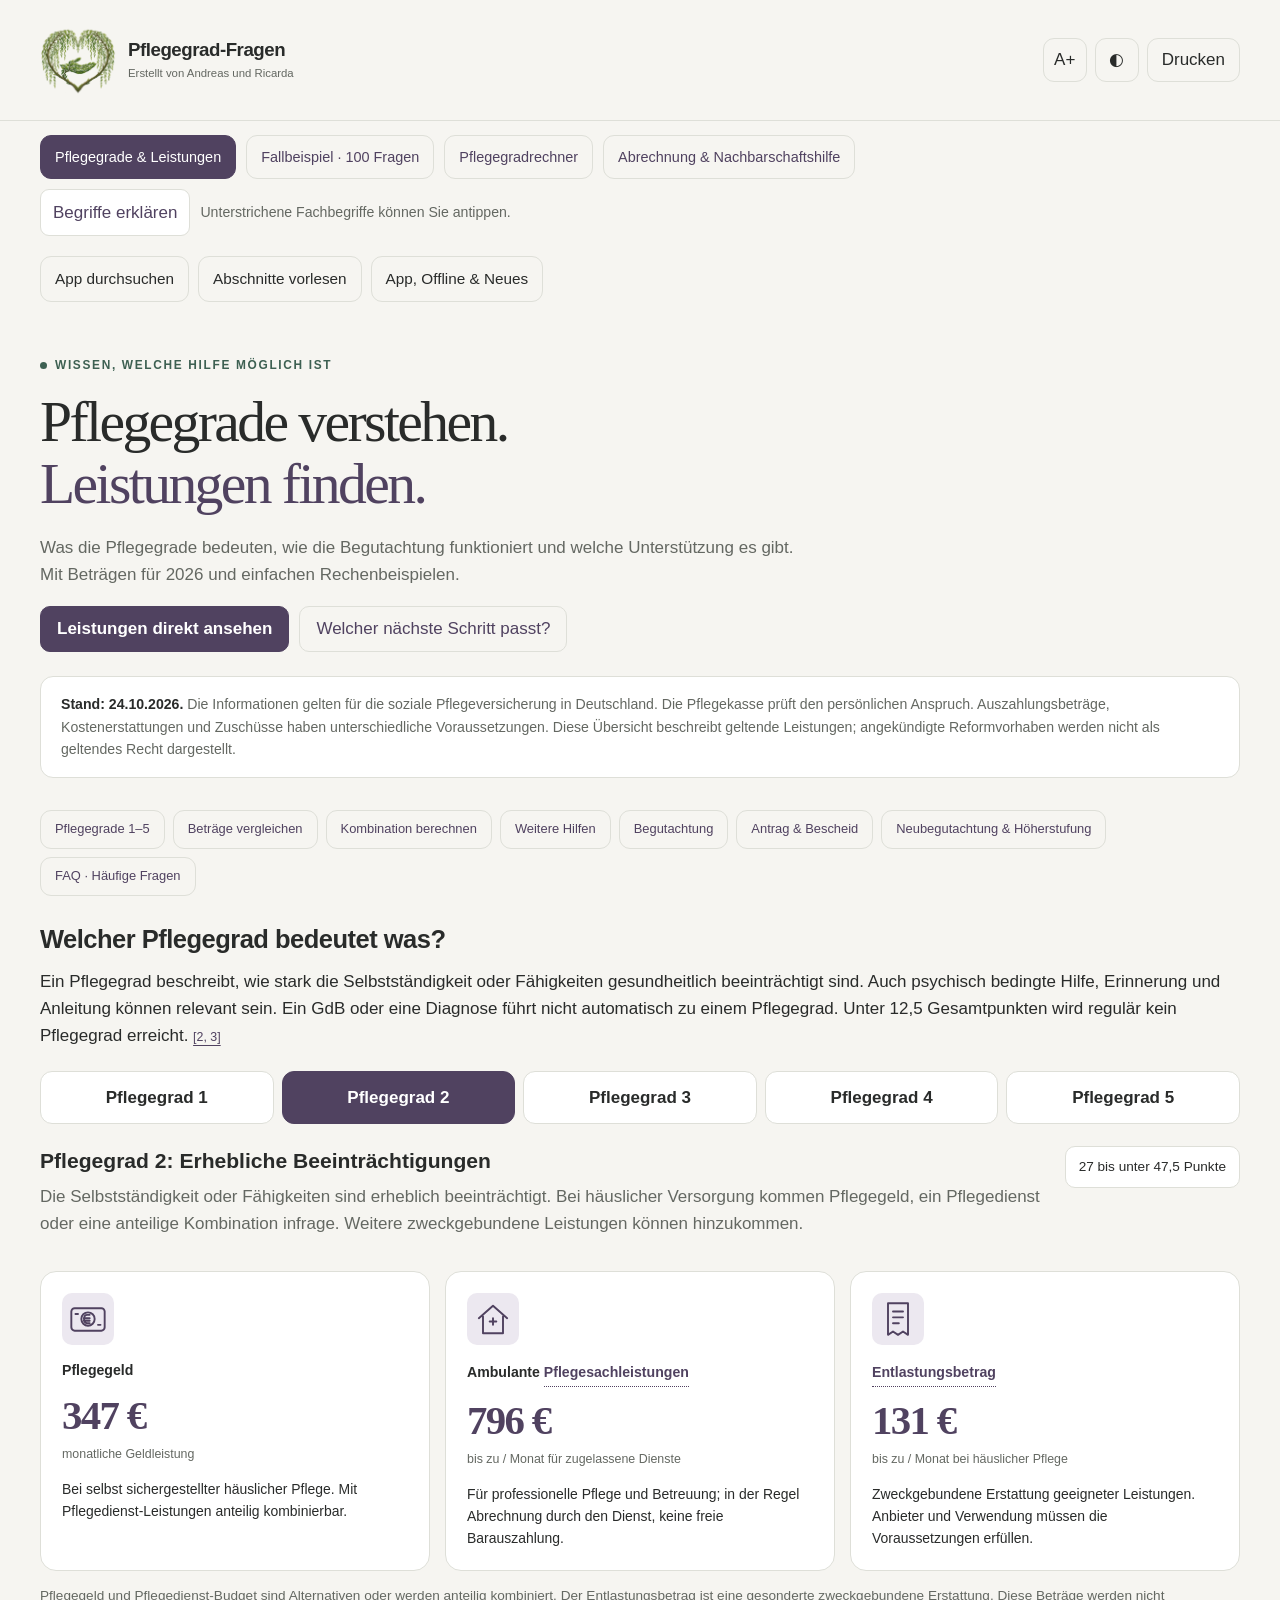
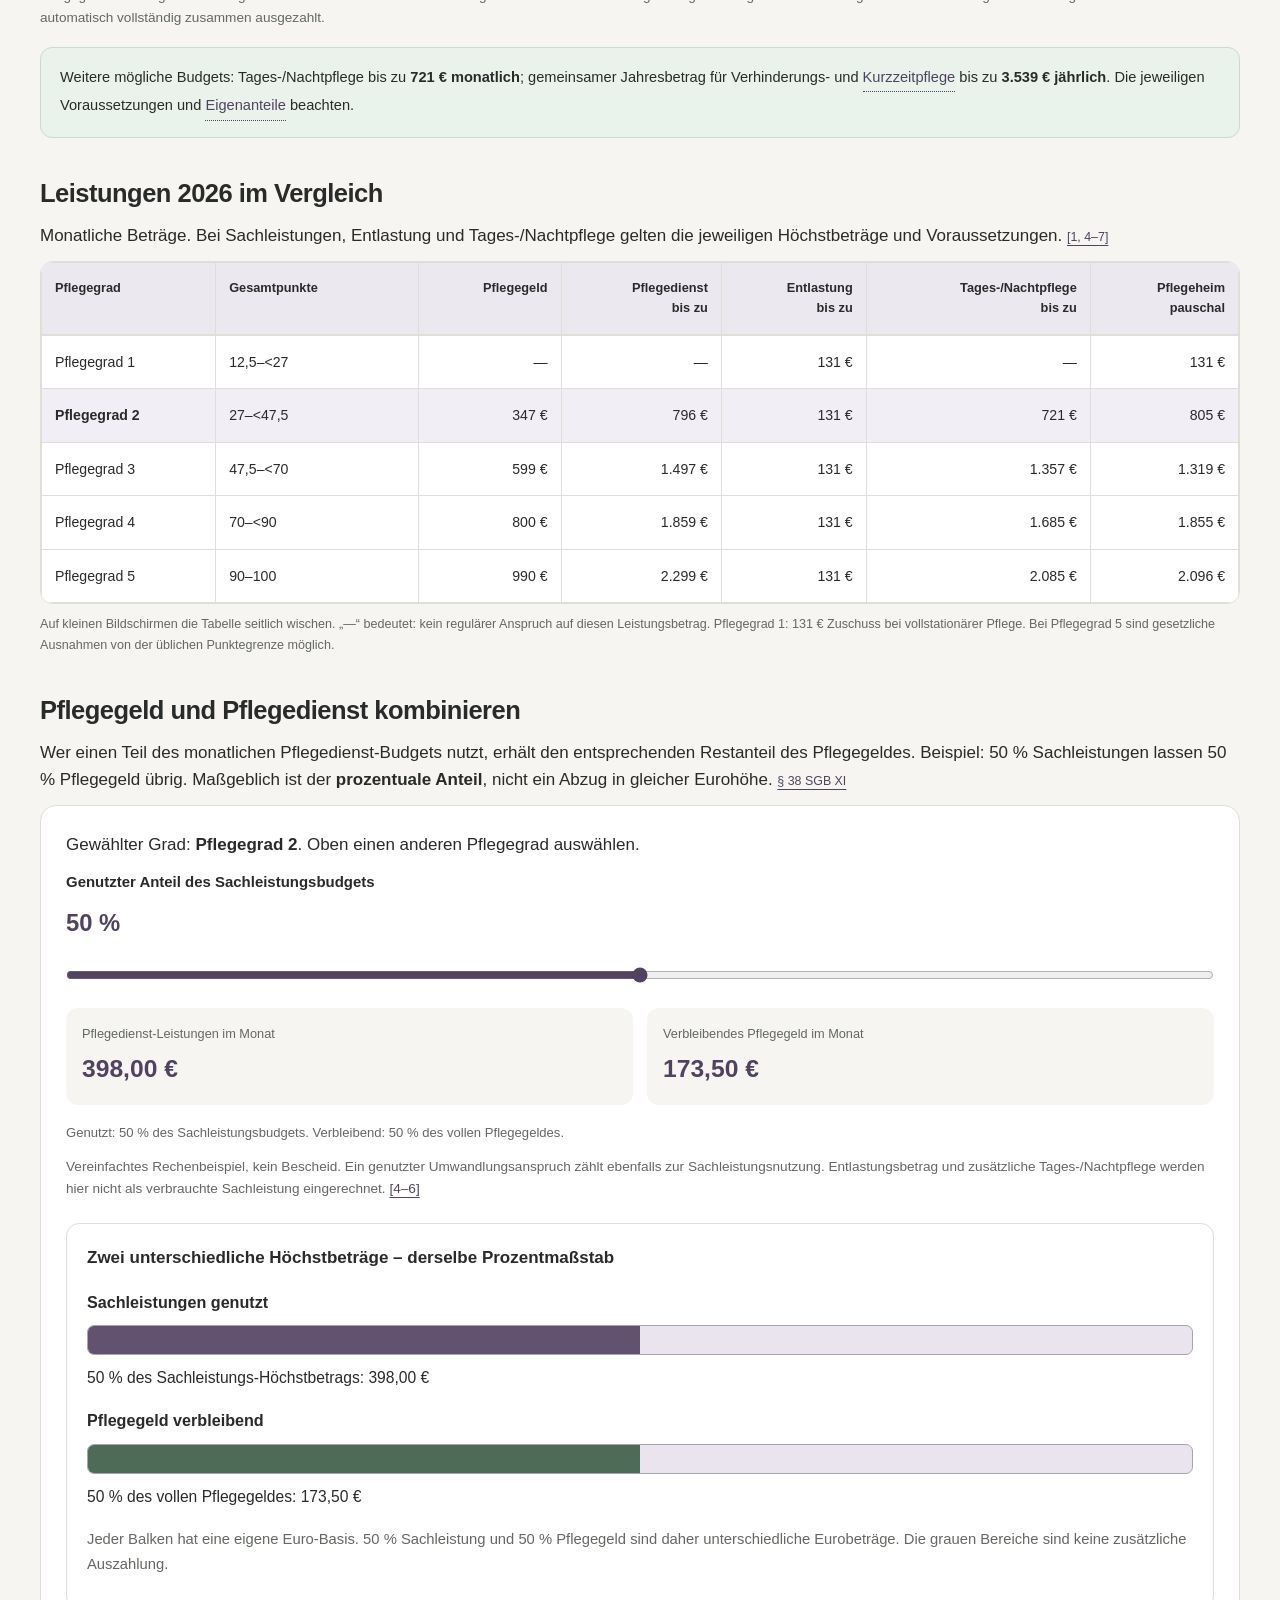
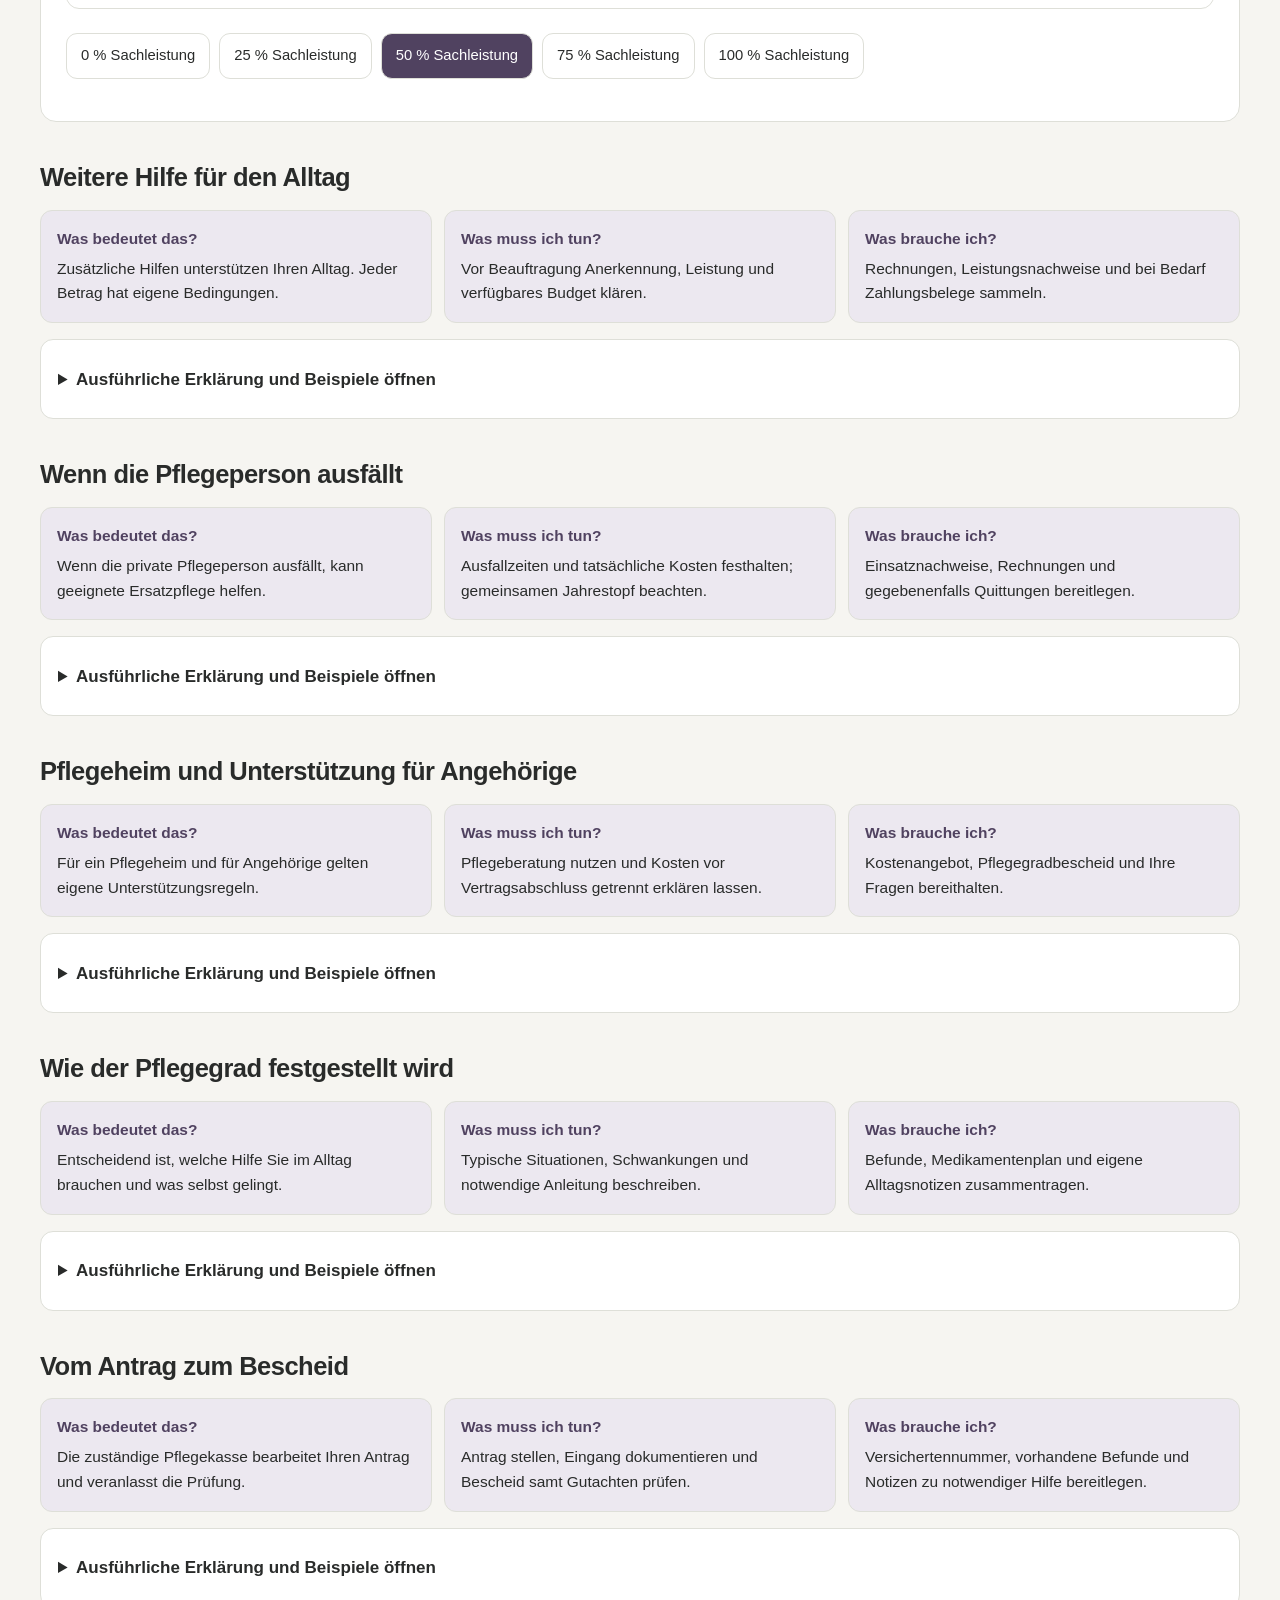
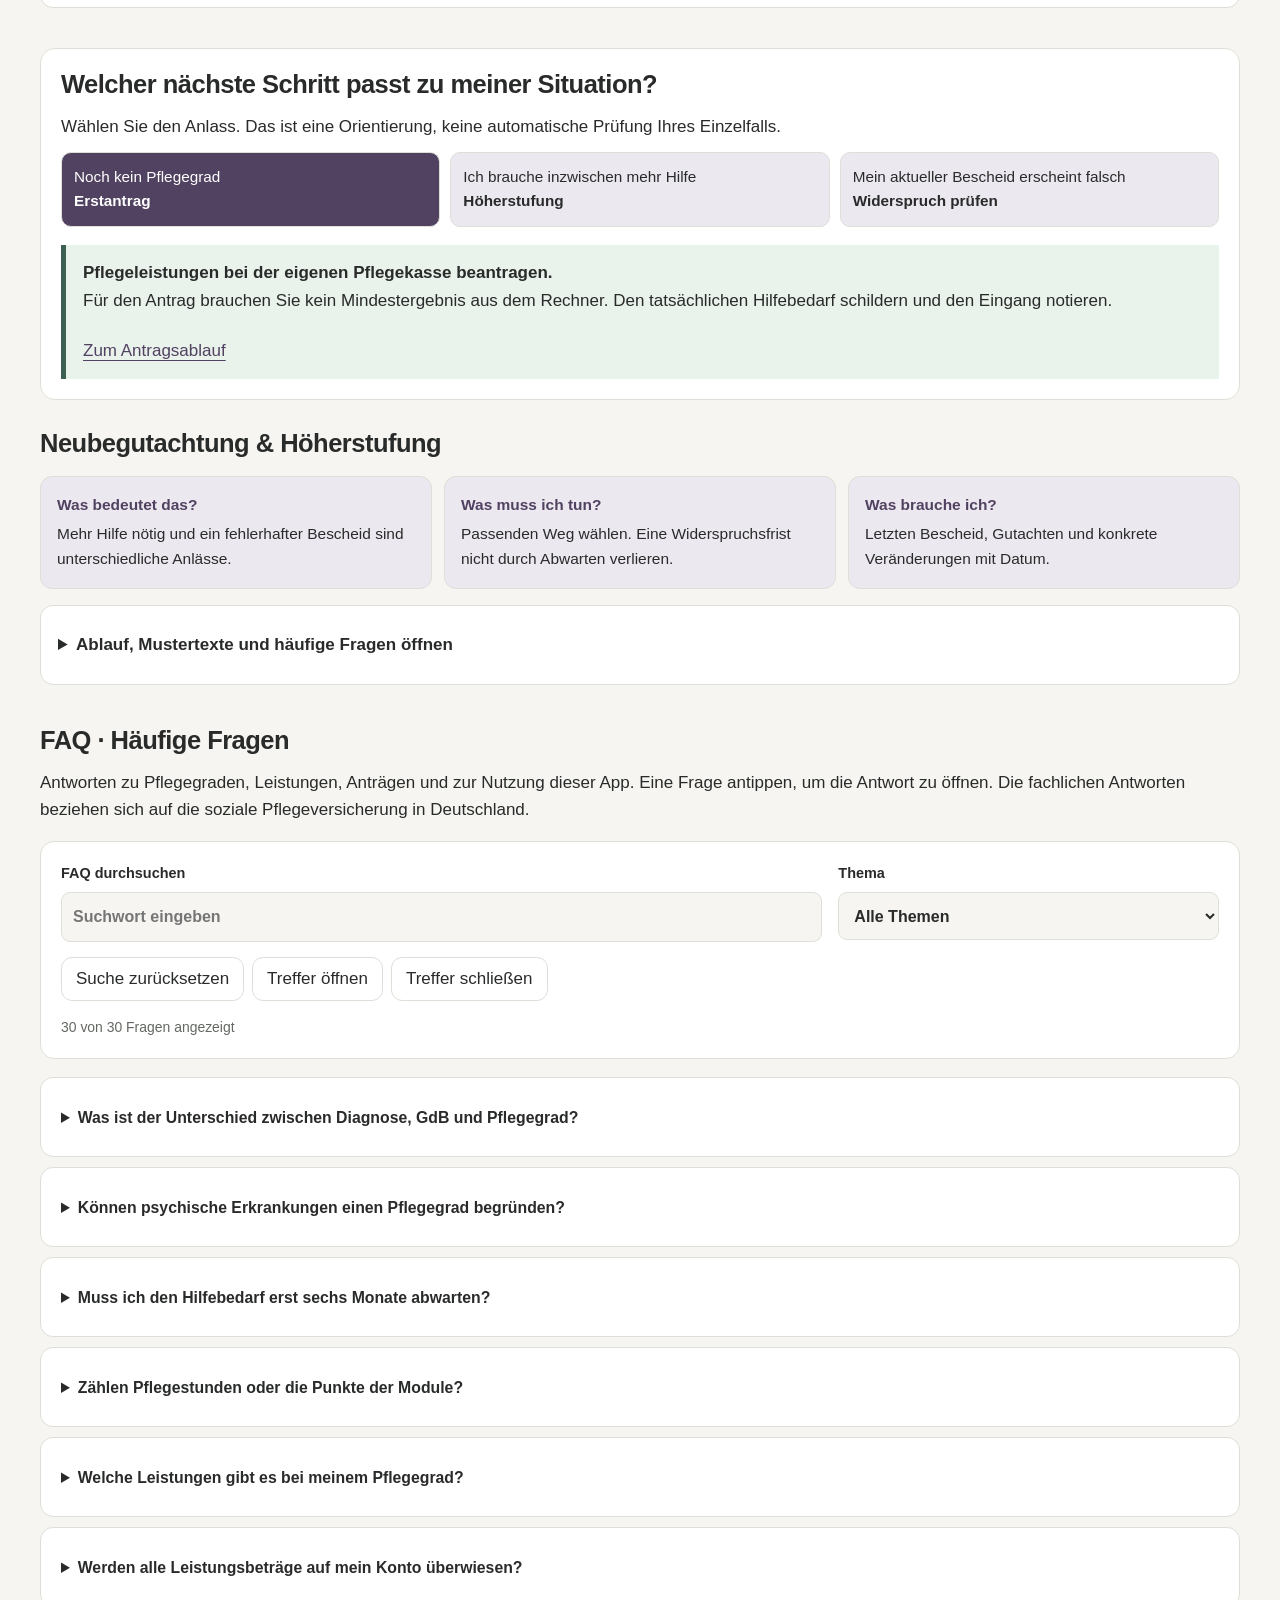
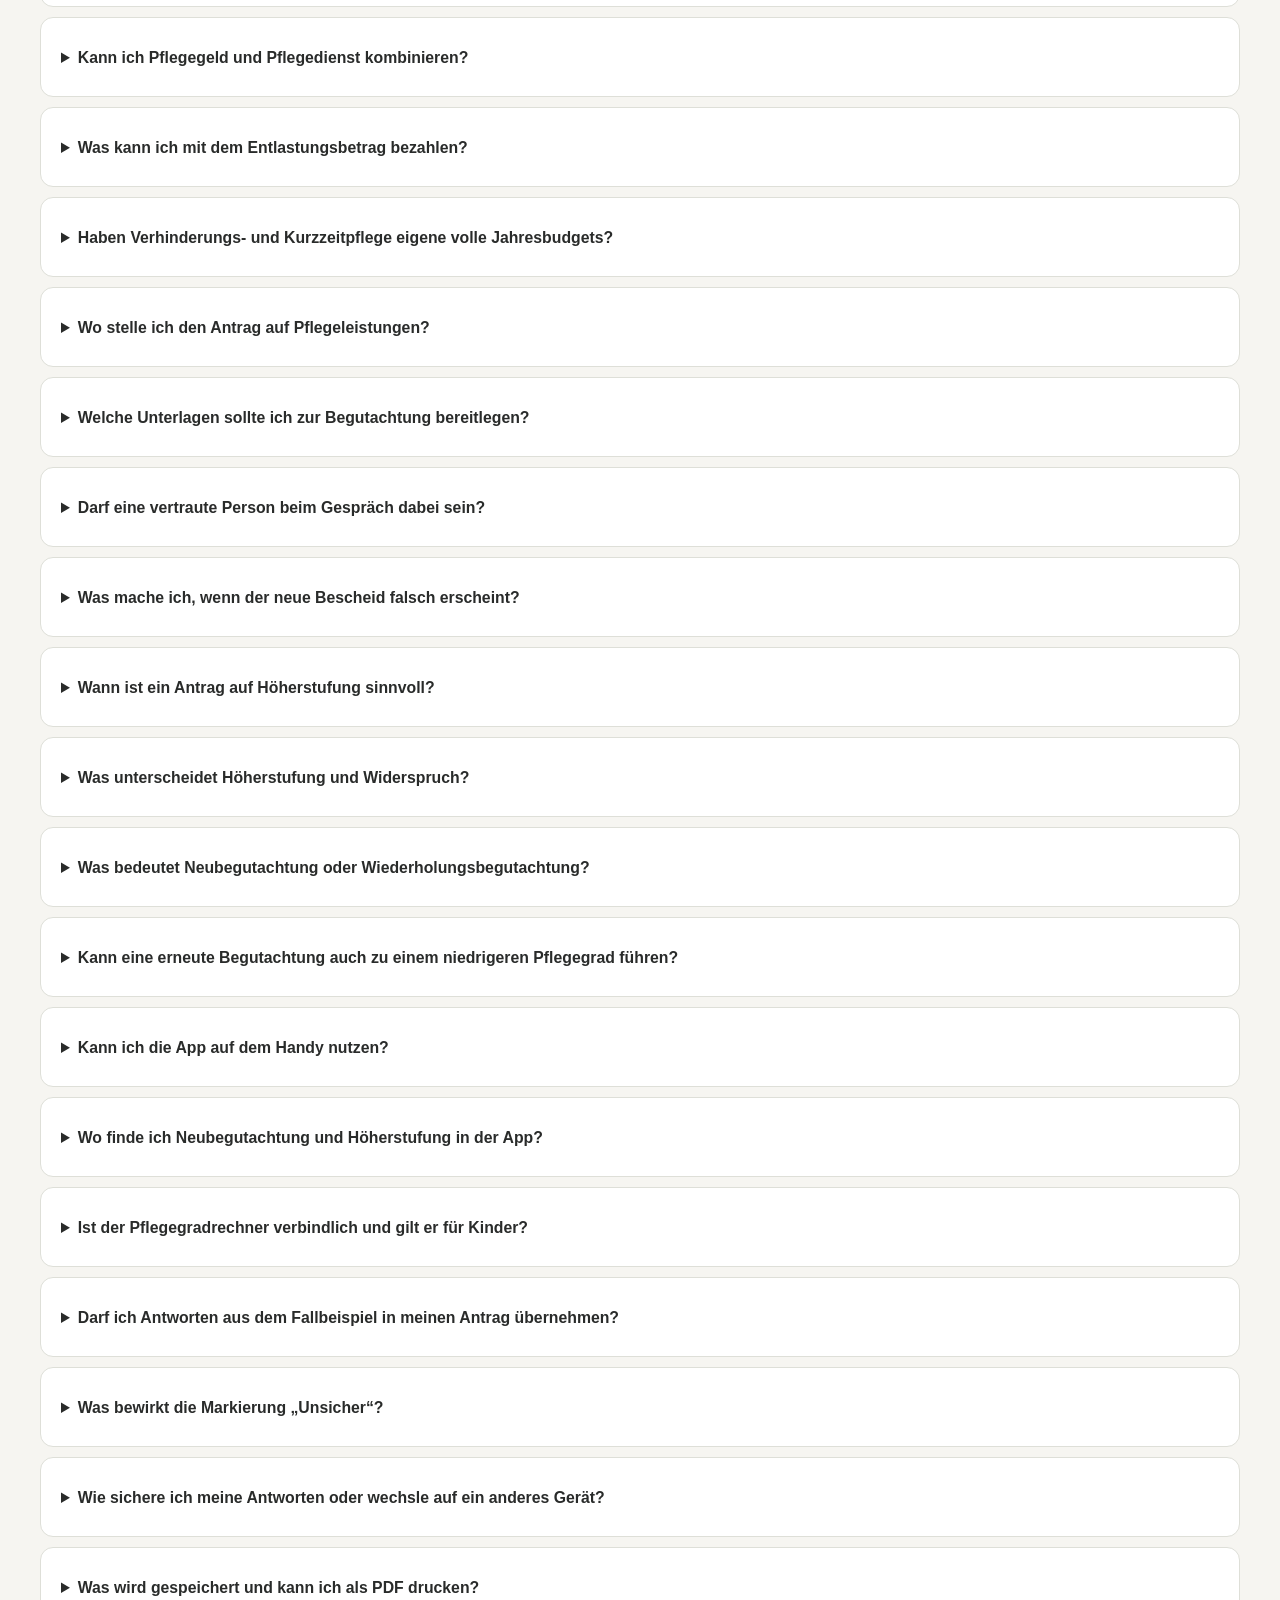
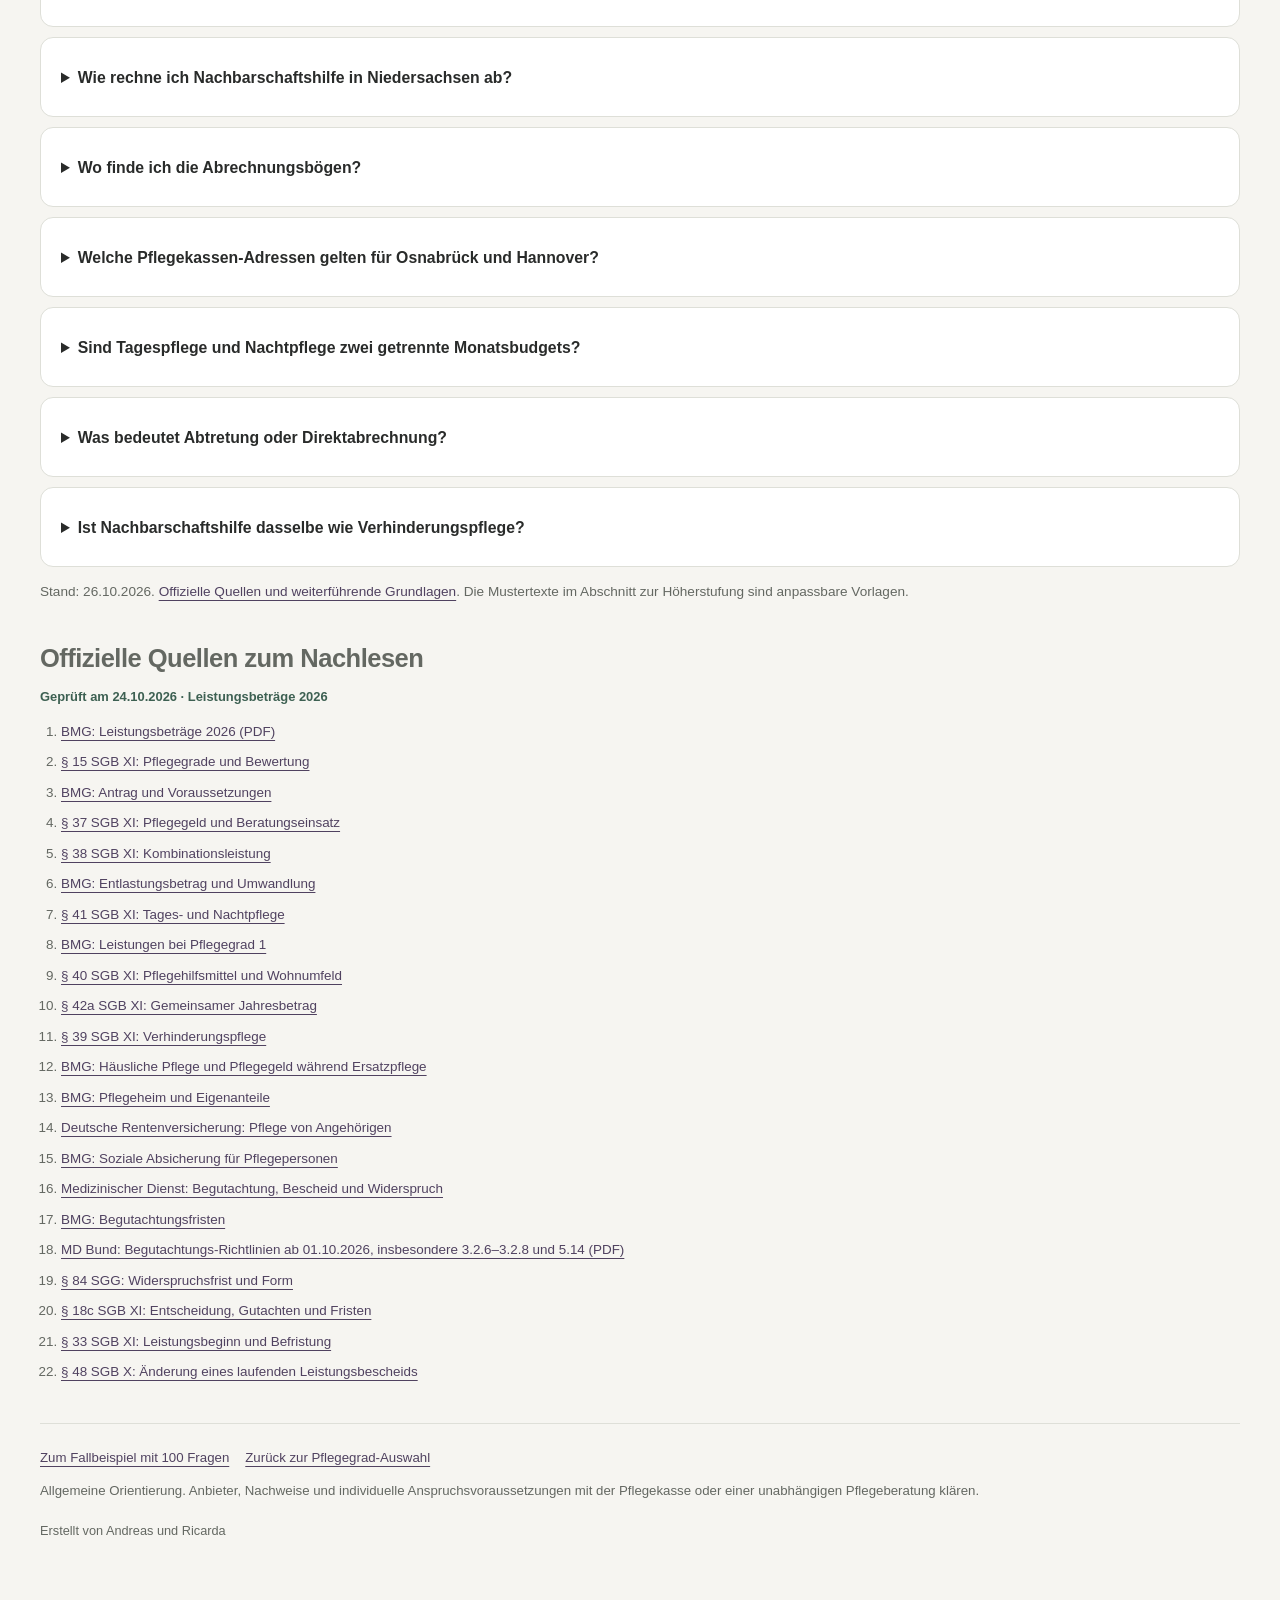
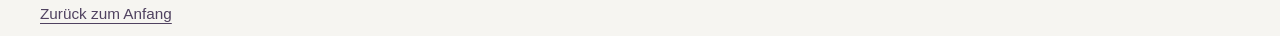
==== commit 042d1878: "Add public search, billing preparation, speech and opt-in offline app" ====
--- a/index.html
+++ b/index.html
@@ -23,7 +23,7 @@
 .faq-controls{background:white;border:1px solid var(--line);border-radius:14px;padding:20px;margin:18px 0}.faq-fields{display:grid;grid-template-columns:minmax(0,2fr) minmax(0,1fr);gap:16px}.faq-fields label{display:flex;flex-direction:column;gap:7px;font-size:.85rem;font-weight:650;min-width:0}.faq-fields input,.faq-fields select{width:100%;min-width:0;min-height:48px;border:1px solid var(--line);border-radius:9px;background:var(--bg);color:var(--ink);padding:11px;font-size:16px}.faq-fields select:focus-visible{outline:3px solid #8767aa;outline-offset:4px}.faq-actions{display:flex;flex-wrap:wrap;gap:8px;margin:15px 0}.faq-controls #faqCount{font-size:.82rem;margin:0}#faq .care-faq{overflow-wrap:anywhere}#faq .care-faq summary{min-height:44px;align-content:center}#faq .care-faq[hidden],#faqControls[hidden],#faqEmpty[hidden]{display:none}#faq .care-faq p a{line-height:1.8}@media(max-width:680px){.faq-fields{grid-template-columns:1fr}.faq-controls{padding:16px}.faq-actions button{flex:1 1 130px;white-space:normal;font-size:.8rem}#faq .care-faq{padding:13px 16px}#faq .care-faq summary{font-size:.91rem}}@media print{#faq .no-print{display:none!important}#faq .care-faq[hidden]{display:block!important}}
 
 </style>
-<meta name="author" content="Andreas und Ricarda"><link rel="icon" type="image/png" href="./assets/weidenherz-logo.png"><link rel="apple-touch-icon" href="./assets/weidenherz-logo.png"><link rel="stylesheet" href="./app-usability.css?v=833d4d4a69f8"><link rel="stylesheet" href="./care-visuals.css?v=2c8d7f278d5a"><link rel="stylesheet" href="./care-learning.css?v=20506e6f68d8"><link rel="stylesheet" href="./care-explain.css?v=7a864b454c56"></head>
+<meta name="author" content="Andreas und Ricarda"><link rel="icon" type="image/png" href="./assets/weidenherz-logo.png"><link rel="apple-touch-icon" href="./assets/weidenherz-logo.png"><link rel="stylesheet" href="./app-usability.css?v=833d4d4a69f8"><link rel="stylesheet" href="./care-visuals.css?v=2c8d7f278d5a"><link rel="stylesheet" href="./care-learning.css?v=20506e6f68d8"><link rel="stylesheet" href="./care-explain.css?v=7a864b454c56"><link rel="stylesheet" href="./app-access.css?v=cbe1ab53ed86"><link rel="manifest" href="./manifest.webmanifest"><link rel="apple-touch-icon" href="./assets/app-icon-192.png"></head>
 <body>
 <a class="skip" href="#pflegegrade">Zum Inhalt</a>
 <header><div class="topbar"><a class="brand" href="./" aria-label="Pflegegrad-Fragen – zur Startseite"><img class="brand-logo" src="./assets/weidenherz-logo.png" width="76" height="76" alt="Zwei Weiden formen ein Herz mit einem handförmigen Busch darin"><span class="brand-text"><span class="brand-name">Pflegegrad-Fragen</span><span class="brand-credit">Erstellt von Andreas und Ricarda</span></span></a><div class="top-actions"><button id="fontSize" class="icon-btn" aria-label="Größere Schrift" aria-pressed="false">A+</button><button id="contrast" class="icon-btn" aria-label="Hohen Kontrast umschalten" aria-pressed="false">◐</button><button id="printCare" class="subtle">Drucken</button></div></div></header>
@@ -103,40 +103,40 @@
 </div>
 <p id="faqEmpty" class="hint no-print" hidden>Keine passende Frage gefunden. Versuchen Sie ein anderes Suchwort oder wählen Sie „Alle Themen“.</p>
 <div id="faqList">
-<details class="care-faq" data-topic="pflegegrad"><summary>Was ist der Unterschied zwischen Diagnose, GdB und Pflegegrad?</summary><p>Eine Diagnose beschreibt eine Erkrankung. Der GdB bewertet Behinderungen für das Schwerbehindertenrecht. Ein Pflegegrad richtet sich nach gesundheitlich bedingten Beeinträchtigungen der Selbstständigkeit und Fähigkeiten. Aus einer Diagnose oder einem GdB folgt kein bestimmter Pflegegrad. <a href="#begutachtung">Bewertungsbereiche ansehen</a></p></details>
-<details class="care-faq" data-topic="pflegegrad"><summary>Können psychische Erkrankungen einen Pflegegrad begründen?</summary><p>Ja. Relevant ist zum Beispiel notwendige Unterstützung wegen Ängsten, bei der Tagesstruktur oder bei der Selbstversorgung. Entscheidend sind Art, Ausmaß und gegebenenfalls Häufigkeit der Hilfe in den bewerteten Bereichen. Eine psychische Diagnose allein reicht nicht. <a href="#quellen">[2, 16]</a></p></details>
-<details class="care-faq" data-topic="pflegegrad"><summary>Muss ich den Hilfebedarf erst sechs Monate abwarten?</summary><p>Nein. Die Mindestdauer ist grundsätzlich eine Prognose, keine Wartezeit vor Antragstellung. Die Pflegebedürftigkeit muss voraussichtlich mindestens sechs Monate bestehen. Bei kürzerer verbleibender Lebenserwartung gelten Besonderheiten. <a href="#begutachtung">Dauer und Bewertung nachlesen</a></p></details>
-<details class="care-faq" data-topic="pflegegrad"><summary>Zählen Pflegestunden oder die Punkte der Module?</summary><p>Die Zuordnung erfolgt über die gewichteten Punkte. Eine bestimmte Stundenzahl ergibt keinen festen Pflegegrad. Aus Modul 2 und 3 fließt nur der höhere gewichtete Wert ein. Das Tagebuch kann konkrete Hilfesituationen belegen, ersetzt aber die Bewertung nicht. <a href="#quellen">[2]</a></p></details>
+<details id="faq-q-1" class="care-faq" data-topic="pflegegrad"><summary>Was ist der Unterschied zwischen Diagnose, GdB und Pflegegrad?</summary><p>Eine Diagnose beschreibt eine Erkrankung. Der GdB bewertet Behinderungen für das Schwerbehindertenrecht. Ein Pflegegrad richtet sich nach gesundheitlich bedingten Beeinträchtigungen der Selbstständigkeit und Fähigkeiten. Aus einer Diagnose oder einem GdB folgt kein bestimmter Pflegegrad. <a href="#begutachtung">Bewertungsbereiche ansehen</a></p></details>
+<details id="faq-q-2" class="care-faq" data-topic="pflegegrad"><summary>Können psychische Erkrankungen einen Pflegegrad begründen?</summary><p>Ja. Relevant ist zum Beispiel notwendige Unterstützung wegen Ängsten, bei der Tagesstruktur oder bei der Selbstversorgung. Entscheidend sind Art, Ausmaß und gegebenenfalls Häufigkeit der Hilfe in den bewerteten Bereichen. Eine psychische Diagnose allein reicht nicht. <a href="#quellen">[2, 16]</a></p></details>
+<details id="faq-q-3" class="care-faq" data-topic="pflegegrad"><summary>Muss ich den Hilfebedarf erst sechs Monate abwarten?</summary><p>Nein. Die Mindestdauer ist grundsätzlich eine Prognose, keine Wartezeit vor Antragstellung. Die Pflegebedürftigkeit muss voraussichtlich mindestens sechs Monate bestehen. Bei kürzerer verbleibender Lebenserwartung gelten Besonderheiten. <a href="#begutachtung">Dauer und Bewertung nachlesen</a></p></details>
+<details id="faq-q-4" class="care-faq" data-topic="pflegegrad"><summary>Zählen Pflegestunden oder die Punkte der Module?</summary><p>Die Zuordnung erfolgt über die gewichteten Punkte. Eine bestimmte Stundenzahl ergibt keinen festen Pflegegrad. Aus Modul 2 und 3 fließt nur der höhere gewichtete Wert ein. Das Tagebuch kann konkrete Hilfesituationen belegen, ersetzt aber die Bewertung nicht. <a href="#quellen">[2]</a></p></details>
 
-<details class="care-faq" data-topic="leistungen"><summary>Welche Leistungen gibt es bei meinem Pflegegrad?</summary><p>Oben einen Pflegegrad auswählen: Die App zeigt Pflegegeld, ambulante Sachleistungen und weitere mögliche Hilfen mit Beträgen für 2026. Auch Pflegegrad 1 eröffnet bestimmte Ansprüche. Jede Leistung hat eigene Voraussetzungen. <a href="#pflegegrade">Pflegegrad und Leistungen auswählen</a></p></details>
-<details class="care-faq" data-topic="leistungen"><summary>Werden alle Leistungsbeträge auf mein Konto überwiesen?</summary><p>Nein. Pflegegeld ist eine Geldleistung. Sachleistungen finanzieren zugelassene Dienste. Entlastungsbetrag, Hilfsmittel und weitere Budgets sind zweckgebunden. Sie werden nicht automatisch als zusätzliche freie Geldbeträge ausgezahlt. <a href="#entlastung">Verwendung der Leistungen nachlesen</a></p></details>
-<details class="care-faq" data-topic="leistungen"><summary>Kann ich Pflegegeld und Pflegedienst kombinieren?</summary><p>Ab Pflegegrad 2 ist eine anteilige Kombination möglich. Werden beispielsweise 50 % des Sachleistungsbudgets genutzt, bleiben grundsätzlich 50 % des vollen Pflegegeldes. Maßgeblich ist der prozentuale Anteil. <a href="#kombination">Kombinationsleistung durchrechnen</a></p></details>
-<details class="care-faq" data-topic="leistungen"><summary>Was kann ich mit dem Entlastungsbetrag bezahlen?</summary><p>Geeignete, zweckgebundene Leistungen, etwa anerkannte Alltagshilfe oder bestimmte Pflegeangebote. Anbieteranerkennung und Leistungsart sind entscheidend. Vor Beauftragung mit der Pflegekasse klären, ob die Kosten erstattet werden können. <a href="#entlastung">Details zum Entlastungsbetrag</a></p></details>
-<details class="care-faq" data-topic="leistungen"><summary>Haben Verhinderungs- und Kurzzeitpflege eigene volle Jahresbudgets?</summary><p>Nein. Beide Leistungen greifen auf einen gemeinsamen Jahresbetrag zu. Was für die eine Leistung verbraucht wurde, steht für die andere nicht mehr zur Verfügung. Weitere Einzelgrenzen und Voraussetzungen beachten. <a href="#ersatzpflege">Gemeinsames Budget ansehen und berechnen</a></p></details>
+<details id="faq-q-5" class="care-faq" data-topic="leistungen"><summary>Welche Leistungen gibt es bei meinem Pflegegrad?</summary><p>Oben einen Pflegegrad auswählen: Die App zeigt Pflegegeld, ambulante Sachleistungen und weitere mögliche Hilfen mit Beträgen für 2026. Auch Pflegegrad 1 eröffnet bestimmte Ansprüche. Jede Leistung hat eigene Voraussetzungen. <a href="#pflegegrade">Pflegegrad und Leistungen auswählen</a></p></details>
+<details id="faq-q-6" class="care-faq" data-topic="leistungen"><summary>Werden alle Leistungsbeträge auf mein Konto überwiesen?</summary><p>Nein. Pflegegeld ist eine Geldleistung. Sachleistungen finanzieren zugelassene Dienste. Entlastungsbetrag, Hilfsmittel und weitere Budgets sind zweckgebunden. Sie werden nicht automatisch als zusätzliche freie Geldbeträge ausgezahlt. <a href="#entlastung">Verwendung der Leistungen nachlesen</a></p></details>
+<details id="faq-q-7" class="care-faq" data-topic="leistungen"><summary>Kann ich Pflegegeld und Pflegedienst kombinieren?</summary><p>Ab Pflegegrad 2 ist eine anteilige Kombination möglich. Werden beispielsweise 50 % des Sachleistungsbudgets genutzt, bleiben grundsätzlich 50 % des vollen Pflegegeldes. Maßgeblich ist der prozentuale Anteil. <a href="#kombination">Kombinationsleistung durchrechnen</a></p></details>
+<details id="faq-q-8" class="care-faq" data-topic="leistungen"><summary>Was kann ich mit dem Entlastungsbetrag bezahlen?</summary><p>Geeignete, zweckgebundene Leistungen, etwa anerkannte Alltagshilfe oder bestimmte Pflegeangebote. Anbieteranerkennung und Leistungsart sind entscheidend. Vor Beauftragung mit der Pflegekasse klären, ob die Kosten erstattet werden können. <a href="#entlastung">Details zum Entlastungsbetrag</a></p></details>
+<details id="faq-q-9" class="care-faq" data-topic="leistungen"><summary>Haben Verhinderungs- und Kurzzeitpflege eigene volle Jahresbudgets?</summary><p>Nein. Beide Leistungen greifen auf einen gemeinsamen Jahresbetrag zu. Was für die eine Leistung verbraucht wurde, steht für die andere nicht mehr zur Verfügung. Weitere Einzelgrenzen und Voraussetzungen beachten. <a href="#ersatzpflege">Gemeinsames Budget ansehen und berechnen</a></p></details>
 
-<details class="care-faq" data-topic="antrag"><summary>Wo stelle ich den Antrag auf Pflegeleistungen?</summary><p>Bei der zuständigen Pflegekasse, in der Regel bei Ihrer Krankenkasse. Ein Antrag kann zunächst auch telefonisch gestellt werden; Datum und Eingang dokumentieren. Privat Versicherte wenden sich an ihr Versicherungsunternehmen. Die App versendet keine Anträge. <a href="#antrag">Vom Antrag zum Bescheid</a></p></details>
-<details class="care-faq" data-topic="antrag"><summary>Welche Unterlagen sollte ich zur Begutachtung bereitlegen?</summary><p>Falls vorhanden: aktuelle Arzt- und Krankenhausberichte, Medikamentenplan und Pflegedokumentation. Eigene Notizen zu tatsächlicher Hilfe und erhaltenen Fähigkeiten ergänzen das Gespräch. Bei erneuter Begutachtung auch bisherigen Bescheid und Gutachten bereitlegen. <a href="./pflegegradrechner.html#vorbereitung">Checkliste öffnen</a></p></details>
-<details class="care-faq" data-topic="antrag"><summary>Darf eine vertraute Person beim Gespräch dabei sein?</summary><p>Mit Ihrem Einverständnis kann eine vertraute Person teilnehmen und Beobachtungen zur Unterstützung im Alltag ergänzen. Stimmen Sie die Teilnahme vorab ab. Die eigenen Angaben und Wünsche der begutachteten Person bleiben wichtig. <a href="#quellen">[16]</a></p></details>
-<details class="care-faq" data-topic="antrag"><summary>Was mache ich, wenn der neue Bescheid falsch erscheint?</summary><p>Bescheid und Gutachten gemeinsam prüfen. Bei der gesetzlichen Pflegekasse ist ein Widerspruch normalerweise innerhalb eines Monats ab Bekanntgabe möglich. Form und Rechtsbehelfsbelehrung beachten. Die Frist nicht beim Warten auf Unterlagen verstreichen lassen. <a href="#hoeherstufung">Erklärung und Widerspruchs-Mustertext</a> · <a href="#quellen">[19]</a></p></details>
+<details id="faq-q-10" class="care-faq" data-topic="antrag"><summary>Wo stelle ich den Antrag auf Pflegeleistungen?</summary><p>Bei der zuständigen Pflegekasse, in der Regel bei Ihrer Krankenkasse. Ein Antrag kann zunächst auch telefonisch gestellt werden; Datum und Eingang dokumentieren. Privat Versicherte wenden sich an ihr Versicherungsunternehmen. Die App versendet keine Anträge. <a href="#antrag">Vom Antrag zum Bescheid</a></p></details>
+<details id="faq-q-11" class="care-faq" data-topic="antrag"><summary>Welche Unterlagen sollte ich zur Begutachtung bereitlegen?</summary><p>Falls vorhanden: aktuelle Arzt- und Krankenhausberichte, Medikamentenplan und Pflegedokumentation. Eigene Notizen zu tatsächlicher Hilfe und erhaltenen Fähigkeiten ergänzen das Gespräch. Bei erneuter Begutachtung auch bisherigen Bescheid und Gutachten bereitlegen. <a href="./pflegegradrechner.html#vorbereitung">Checkliste öffnen</a></p></details>
+<details id="faq-q-12" class="care-faq" data-topic="antrag"><summary>Darf eine vertraute Person beim Gespräch dabei sein?</summary><p>Mit Ihrem Einverständnis kann eine vertraute Person teilnehmen und Beobachtungen zur Unterstützung im Alltag ergänzen. Stimmen Sie die Teilnahme vorab ab. Die eigenen Angaben und Wünsche der begutachteten Person bleiben wichtig. <a href="#quellen">[16]</a></p></details>
+<details id="faq-q-13" class="care-faq" data-topic="antrag"><summary>Was mache ich, wenn der neue Bescheid falsch erscheint?</summary><p>Bescheid und Gutachten gemeinsam prüfen. Bei der gesetzlichen Pflegekasse ist ein Widerspruch normalerweise innerhalb eines Monats ab Bekanntgabe möglich. Form und Rechtsbehelfsbelehrung beachten. Die Frist nicht beim Warten auf Unterlagen verstreichen lassen. <a href="#hoeherstufung">Erklärung und Widerspruchs-Mustertext</a> · <a href="#quellen">[19]</a></p></details>
 
-<details class="care-faq" data-topic="hoeherstufung"><summary>Wann ist ein Antrag auf Höherstufung sinnvoll?</summary><p>Wenn bereits ein Pflegegrad besteht und die notwendige Hilfe zugenommen hat. Beschreiben Sie konkrete Veränderungen mit Beginn und Häufigkeit. Die Pflegekasse veranlasst die erneute Prüfung; ein höherer Pflegegrad ist dadurch nicht garantiert. <a href="#hoeherstufung">Ablauf und Antrags-Mustertext</a></p></details>
-<details class="care-faq" data-topic="hoeherstufung"><summary>Was unterscheidet Höherstufung und Widerspruch?</summary><p>Ein Höherstufungsantrag betrifft einen erhöhten Hilfebedarf. Ein Widerspruch richtet sich gegen einen aktuellen Bescheid, der für falsch gehalten wird. Beides kann unterschiedliche Zeiträume betreffen. Ein neuer Antrag sichert nicht die Widerspruchsfrist gegen den früheren Bescheid. <a href="#hoeherstufung">Situationen vergleichen</a></p></details>
-<details class="care-faq" data-topic="hoeherstufung"><summary>Was bedeutet Neubegutachtung oder Wiederholungsbegutachtung?</summary><p>„Neubegutachtung“ bezeichnet allgemein eine erneute Prüfung. Eine von der Pflegekasse veranlasste Wiederholungsbegutachtung eines bestehenden Pflegegrades braucht einen konkreten Anlass; allein der Zeitablauf genügt nicht. Bei befristeten Bewilligungen ist die weitere Leistung rechtzeitig zu prüfen. <a href="#hoeherstufung">Anlässe und Vorbereitung</a> · <a href="#quellen">[18, 21]</a></p></details>
-<details class="care-faq" data-topic="hoeherstufung"><summary>Kann eine erneute Begutachtung auch zu einem niedrigeren Pflegegrad führen?</summary><p>Ja. Das Ergebnis kann höher, gleich oder niedriger ausfallen. Für eine Herabsetzung laufender Leistungen gelten gesetzliche Voraussetzungen; vor einer belastenden Änderung ist grundsätzlich eine Anhörung vorgesehen. Den eigenen Alltag und Veränderungen mit konkreten Tatsachen erläutern. <a href="#hoeherstufung">Ergebnisse und Leistungsbeginn nachlesen</a></p></details>
+<details id="faq-q-14" class="care-faq" data-topic="hoeherstufung"><summary>Wann ist ein Antrag auf Höherstufung sinnvoll?</summary><p>Wenn bereits ein Pflegegrad besteht und die notwendige Hilfe zugenommen hat. Beschreiben Sie konkrete Veränderungen mit Beginn und Häufigkeit. Die Pflegekasse veranlasst die erneute Prüfung; ein höherer Pflegegrad ist dadurch nicht garantiert. <a href="#hoeherstufung">Ablauf und Antrags-Mustertext</a></p></details>
+<details id="faq-q-15" class="care-faq" data-topic="hoeherstufung"><summary>Was unterscheidet Höherstufung und Widerspruch?</summary><p>Ein Höherstufungsantrag betrifft einen erhöhten Hilfebedarf. Ein Widerspruch richtet sich gegen einen aktuellen Bescheid, der für falsch gehalten wird. Beides kann unterschiedliche Zeiträume betreffen. Ein neuer Antrag sichert nicht die Widerspruchsfrist gegen den früheren Bescheid. <a href="#hoeherstufung">Situationen vergleichen</a></p></details>
+<details id="faq-q-16" class="care-faq" data-topic="hoeherstufung"><summary>Was bedeutet Neubegutachtung oder Wiederholungsbegutachtung?</summary><p>„Neubegutachtung“ bezeichnet allgemein eine erneute Prüfung. Eine von der Pflegekasse veranlasste Wiederholungsbegutachtung eines bestehenden Pflegegrades braucht einen konkreten Anlass; allein der Zeitablauf genügt nicht. Bei befristeten Bewilligungen ist die weitere Leistung rechtzeitig zu prüfen. <a href="#hoeherstufung">Anlässe und Vorbereitung</a> · <a href="#quellen">[18, 21]</a></p></details>
+<details id="faq-q-17" class="care-faq" data-topic="hoeherstufung"><summary>Kann eine erneute Begutachtung auch zu einem niedrigeren Pflegegrad führen?</summary><p>Ja. Das Ergebnis kann höher, gleich oder niedriger ausfallen. Für eine Herabsetzung laufender Leistungen gelten gesetzliche Voraussetzungen; vor einer belastenden Änderung ist grundsätzlich eine Anhörung vorgesehen. Den eigenen Alltag und Veränderungen mit konkreten Tatsachen erläutern. <a href="#hoeherstufung">Ergebnisse und Leistungsbeginn nachlesen</a></p></details>
 
-<details class="care-faq" data-topic="app"><summary>Kann ich die App auf dem Handy nutzen?</summary><p>Die App ist eine Website und lässt sich im Handy-Browser über denselben Link öffnen. Es ist keine Installation nötig. Navigation und Inhalte passen sich schmalen Bildschirmen an. Die breite Leistungstabelle lässt sich innerhalb ihres Bereichs seitlich wischen. Für das erste Laden ist eine Internetverbindung nötig.</p></details>
-<details class="care-faq" data-topic="app"><summary>Wo finde ich Neubegutachtung und Höherstufung in der App?</summary><p>Im ersten Bereich „Pflegegrade &amp; Leistungen“ den Inhaltslink „Neubegutachtung &amp; Höherstufung“ antippen. Dort stehen Ablauf, Vorbereitung und Mustertexte. Auch im Pflegetagebuch gibt es einen Link dorthin. <a href="#hoeherstufung">Direkt zum Abschnitt</a></p></details>
-<details class="care-faq" data-topic="app"><summary>Ist der Pflegegradrechner verbindlich und gilt er für Kinder?</summary><p>Er ist ein Orientierungsrechner für Erwachsene ab 18 Jahren. Ihre Auswahl wird nach den hinterlegten Bewertungsregeln berechnet; sie ist kein Gutachten und keine Leistungszusage. Die Pflegekasse entscheidet. Für Kinder gelten besondere Altersregeln, die dieser Rechner nicht abbildet. <a href="./pflegegradrechner.html">Zum Rechner</a></p></details>
-<details class="care-faq" data-topic="app"><summary>Darf ich Antworten aus dem Fallbeispiel in meinen Antrag übernehmen?</summary><p>Nur soweit sie tatsächlich auf Ihren Alltag zutreffen. Das Fallbeispiel enthält ausdrücklich fiktive Ergänzungen und dient dem Üben. Beschreiben Sie Ihren eigenen Hilfebedarf, erhaltene Fähigkeiten und Schwankungen. Der Rechner übernimmt die Beispielantworten nicht automatisch. <a href="./fallbeispiel.html">Zum Fallbeispiel mit 100 Fragen</a></p></details>
-<details class="care-faq" data-topic="app"><summary>Was bewirkt die Markierung „Unsicher“?</summary><p>Die gewählte Antwort bleibt erhalten. Solange Kriterien als unsicher markiert sind, gibt der Rechner keinen Pflegegrad aus. Über „Unsichere prüfen“ können Sie diese Angaben gezielt durchgehen. Vollständige Angaben können trotzdem vorläufige Punkte anzeigen.</p></details>
-<details class="care-faq" data-topic="app"><summary>Wie sichere ich meine Antworten oder wechsle auf ein anderes Gerät?</summary><p>Im jeweiligen Bereich „sichern“ wählen und die JSON-Datei aufbewahren. Auf dem anderen Gerät im passenden Bereich „Sicherung laden“ nutzen und die Vorschau prüfen. Rechner, Vorbereitung und Fallbeispiel haben getrennte Sicherungen. Lokale Gerätespeicherung synchronisiert nicht automatisch zwischen Geräten.</p></details>
-<details class="care-faq" data-topic="app"><summary>Was wird gespeichert und kann ich als PDF drucken?</summary><p>Rechner und Vorbereitung speichern dauerhaft auf dem Gerät nur nach Aktivierung der jeweiligen Option. Eigene Fallbeispiel-Einträge werden in diesem Browser gespeichert. Die App sendet diese Eingaben nicht an einen Server. Über die Druckfunktion und, sofern angeboten, „Als PDF sichern“ im Browser können Sie Inhalte exportieren. Heruntergeladene Dateien können Gesundheitsdaten enthalten.</p></details>
-<details class="care-faq" data-topic="abrechnung"><summary>Wie rechne ich Nachbarschaftshilfe in Niedersachsen ab?</summary><p>Vor Beginn die Landesvoraussetzungen prüfen. Bestätigung und tatsächliche Leistungen auf dem amtlichen Bogen dokumentieren. Für eine Erstattung erforderliche Zahlungsnachweise beilegen; eine Abtretung nur bei gewünschter Direktzahlung verwenden. <a href="./abrechnung.html#nachbarschaft">Voraussetzungen, Beispiel und amtlichen Bogen öffnen</a></p></details>
-<details class="care-faq" data-topic="abrechnung"><summary>Wo finde ich die Abrechnungsbögen?</summary><p>Im Abrechnungsbereich stehen fünf eigene ausfüllbare PDF-Muster und das amtliche Nachbarschaftshilfe-Formular. Die Muster ersetzen keine Anbieterrechnung oder kassenindividuell verlangten Angaben. <a href="./abrechnung.html#boegen">Bögen zum Ausfüllen und Drucken</a></p></details>
-<details class="care-faq" data-topic="abrechnung"><summary>Welche Pflegekassen-Adressen gelten für Osnabrück und Hannover?</summary><p>Die Kontaktübersicht trennt Besucheranschriften von Postanschriften für Abrechnungen. Zuständig bleibt die Pflegekasse der eigenen Versicherung. Eine besondere Adresse im aktuellen Bescheid geht vor. <a href="./abrechnung.html#kontakte">Kasse und Ort auswählen</a></p></details>
-<details class="care-faq" data-topic="abrechnung"><summary>Sind Tagespflege und Nachtpflege zwei getrennte Monatsbudgets?</summary><p>Nein. Beide teilen sich den Monatsbetrag der teilstationären Pflege. Ein bereits für Tagespflege verwendeter Betrag steht im selben Monat nicht nochmals für Nachtpflege bereit. <a href="./abrechnung.html#budget">Gemeinsames Monatsbudget ausprobieren</a></p></details>
-<details class="care-faq" data-topic="abrechnung"><summary>Was bedeutet Abtretung oder Direktabrechnung?</summary><p>Bei einer Abtretung wird ein bestimmter Erstattungsanspruch an den Anbieter übertragen. Bei vereinbarter Direktabrechnung reicht er die Kosten bei der Kasse ein. Umfang, Zeitraum und verbleibende Eigenkosten vorher klären. Dieselben Kosten nicht noch einmal selbst einreichen. <a href="./abrechnung.html#weg">Die beiden Abrechnungswege ansehen</a></p></details>
-<details class="care-faq" data-topic="abrechnung"><summary>Ist Nachbarschaftshilfe dasselbe wie Verhinderungspflege?</summary><p>Nein. Die ehrenamtliche Alltagshilfe nach den niedersächsischen Regeln und die notwendige Ersatzpflege bei Ausfall einer privaten Pflegeperson sind unterschiedliche Leistungswege. Voraussetzungen und Abrechnungsbudget unterscheiden sich. <a href="./abrechnung.html#nachbarschaft">Unterschied und Beispiele nachlesen</a></p></details>
+<details id="faq-q-18" class="care-faq" data-topic="app"><summary>Kann ich die App auf dem Handy nutzen?</summary><p>Die App ist eine Website und lässt sich im Handy-Browser über denselben Link öffnen. Es ist keine Installation nötig. Navigation und Inhalte passen sich schmalen Bildschirmen an. Die breite Leistungstabelle lässt sich innerhalb ihres Bereichs seitlich wischen. Für das erste Laden ist eine Internetverbindung nötig.</p></details>
+<details id="faq-q-19" class="care-faq" data-topic="app"><summary>Wo finde ich Neubegutachtung und Höherstufung in der App?</summary><p>Im ersten Bereich „Pflegegrade &amp; Leistungen“ den Inhaltslink „Neubegutachtung &amp; Höherstufung“ antippen. Dort stehen Ablauf, Vorbereitung und Mustertexte. Auch im Pflegetagebuch gibt es einen Link dorthin. <a href="#hoeherstufung">Direkt zum Abschnitt</a></p></details>
+<details id="faq-q-20" class="care-faq" data-topic="app"><summary>Ist der Pflegegradrechner verbindlich und gilt er für Kinder?</summary><p>Er ist ein Orientierungsrechner für Erwachsene ab 18 Jahren. Ihre Auswahl wird nach den hinterlegten Bewertungsregeln berechnet; sie ist kein Gutachten und keine Leistungszusage. Die Pflegekasse entscheidet. Für Kinder gelten besondere Altersregeln, die dieser Rechner nicht abbildet. <a href="./pflegegradrechner.html">Zum Rechner</a></p></details>
+<details id="faq-q-21" class="care-faq" data-topic="app"><summary>Darf ich Antworten aus dem Fallbeispiel in meinen Antrag übernehmen?</summary><p>Nur soweit sie tatsächlich auf Ihren Alltag zutreffen. Das Fallbeispiel enthält ausdrücklich fiktive Ergänzungen und dient dem Üben. Beschreiben Sie Ihren eigenen Hilfebedarf, erhaltene Fähigkeiten und Schwankungen. Der Rechner übernimmt die Beispielantworten nicht automatisch. <a href="./fallbeispiel.html">Zum Fallbeispiel mit 100 Fragen</a></p></details>
+<details id="faq-q-22" class="care-faq" data-topic="app"><summary>Was bewirkt die Markierung „Unsicher“?</summary><p>Die gewählte Antwort bleibt erhalten. Solange Kriterien als unsicher markiert sind, gibt der Rechner keinen Pflegegrad aus. Über „Unsichere prüfen“ können Sie diese Angaben gezielt durchgehen. Vollständige Angaben können trotzdem vorläufige Punkte anzeigen.</p></details>
+<details id="faq-q-23" class="care-faq" data-topic="app"><summary>Wie sichere ich meine Antworten oder wechsle auf ein anderes Gerät?</summary><p>Im jeweiligen Bereich „sichern“ wählen und die JSON-Datei aufbewahren. Auf dem anderen Gerät im passenden Bereich „Sicherung laden“ nutzen und die Vorschau prüfen. Rechner, Vorbereitung und Fallbeispiel haben getrennte Sicherungen. Lokale Gerätespeicherung synchronisiert nicht automatisch zwischen Geräten.</p></details>
+<details id="faq-q-24" class="care-faq" data-topic="app"><summary>Was wird gespeichert und kann ich als PDF drucken?</summary><p>Rechner und Vorbereitung speichern dauerhaft auf dem Gerät nur nach Aktivierung der jeweiligen Option. Eigene Fallbeispiel-Einträge werden in diesem Browser gespeichert. Die App sendet diese Eingaben nicht an einen Server. Über die Druckfunktion und, sofern angeboten, „Als PDF sichern“ im Browser können Sie Inhalte exportieren. Heruntergeladene Dateien können Gesundheitsdaten enthalten.</p></details>
+<details id="faq-q-25" class="care-faq" data-topic="abrechnung"><summary>Wie rechne ich Nachbarschaftshilfe in Niedersachsen ab?</summary><p>Vor Beginn die Landesvoraussetzungen prüfen. Bestätigung und tatsächliche Leistungen auf dem amtlichen Bogen dokumentieren. Für eine Erstattung erforderliche Zahlungsnachweise beilegen; eine Abtretung nur bei gewünschter Direktzahlung verwenden. <a href="./abrechnung.html#nachbarschaft">Voraussetzungen, Beispiel und amtlichen Bogen öffnen</a></p></details>
+<details id="faq-q-26" class="care-faq" data-topic="abrechnung"><summary>Wo finde ich die Abrechnungsbögen?</summary><p>Im Abrechnungsbereich stehen fünf eigene ausfüllbare PDF-Muster und das amtliche Nachbarschaftshilfe-Formular. Die Muster ersetzen keine Anbieterrechnung oder kassenindividuell verlangten Angaben. <a href="./abrechnung.html#boegen">Bögen zum Ausfüllen und Drucken</a></p></details>
+<details id="faq-q-27" class="care-faq" data-topic="abrechnung"><summary>Welche Pflegekassen-Adressen gelten für Osnabrück und Hannover?</summary><p>Die Kontaktübersicht trennt Besucheranschriften von Postanschriften für Abrechnungen. Zuständig bleibt die Pflegekasse der eigenen Versicherung. Eine besondere Adresse im aktuellen Bescheid geht vor. <a href="./abrechnung.html#kontakte">Kasse und Ort auswählen</a></p></details>
+<details id="faq-q-28" class="care-faq" data-topic="abrechnung"><summary>Sind Tagespflege und Nachtpflege zwei getrennte Monatsbudgets?</summary><p>Nein. Beide teilen sich den Monatsbetrag der teilstationären Pflege. Ein bereits für Tagespflege verwendeter Betrag steht im selben Monat nicht nochmals für Nachtpflege bereit. <a href="./abrechnung.html#budget">Gemeinsames Monatsbudget ausprobieren</a></p></details>
+<details id="faq-q-29" class="care-faq" data-topic="abrechnung"><summary>Was bedeutet Abtretung oder Direktabrechnung?</summary><p>Bei einer Abtretung wird ein bestimmter Erstattungsanspruch an den Anbieter übertragen. Bei vereinbarter Direktabrechnung reicht er die Kosten bei der Kasse ein. Umfang, Zeitraum und verbleibende Eigenkosten vorher klären. Dieselben Kosten nicht noch einmal selbst einreichen. <a href="./abrechnung.html#weg">Die beiden Abrechnungswege ansehen</a></p></details>
+<details id="faq-q-30" class="care-faq" data-topic="abrechnung"><summary>Ist Nachbarschaftshilfe dasselbe wie Verhinderungspflege?</summary><p>Nein. Die ehrenamtliche Alltagshilfe nach den niedersächsischen Regeln und die notwendige Ersatzpflege bei Ausfall einer privaten Pflegeperson sind unterschiedliche Leistungswege. Voraussetzungen und Abrechnungsbudget unterscheiden sich. <a href="./abrechnung.html#nachbarschaft">Unterschied und Beispiele nachlesen</a></p></details>
 </div>
 <p class="grade-note">Stand: 26.10.2026. <a href="#quellen">Offizielle Quellen und weiterführende Grundlagen</a>. Die Mustertexte im Abschnitt zur Höherstufung sind anpassbare Vorlagen.</p>
 </section>
@@ -194,4 +194,4 @@
 renderGrade();renderBudget();applyPrefs();
 </script>
 <script src="./faq.js?v=8ed8d18f9436"></script>
-<script src="./app-usability.js?v=14ada5d7fb92"></script></body></html>
+<script src="./app-usability.js?v=14ada5d7fb92"></script><script src="./app-access.js?v=d6d026b8ed7d"></script></body></html>
--- a/app-access.css
+++ b/app-access.css
@@ -0,0 +1 @@
+.app-tools{max-width:1280px;margin:0 auto;padding:10px 40px 16px;display:flex;gap:9px;align-items:center;flex-wrap:wrap}.app-tools>button{min-height:46px;font:inherit;font-size:.9rem}.app-tools>span{font-size:.85rem;line-height:1.5;flex-basis:100%;color:var(--muted)}.app-tools>span:empty{display:none}.app-dialog{width:min(760px,calc(100% - 24px));max-height:90dvh;border:1px solid var(--line);border-radius:17px;padding:24px;color:var(--ink);background:var(--bg);font:inherit;line-height:1.65;overflow:auto;overscroll-behavior:contain}.app-dialog::backdrop{background:#26212cb5}.app-dialog-head{display:flex;gap:18px;align-items:flex-start;justify-content:space-between;margin-bottom:18px}.app-dialog-head h2{font-size:1.4rem;line-height:1.4;margin:0}.app-dialog-head button{flex-shrink:0;min-height:44px}.app-dialog p{margin:12px 0;line-height:1.65}.app-dialog label,.app-plan label{display:block;font-weight:650;line-height:1.6;margin:16px 0 7px}.app-dialog input,.app-dialog select,.app-plan select{display:block;width:100%;min-height:48px;margin-top:7px;padding:11px;border:1px solid #aaa3b2;border-radius:9px;background:white;color:var(--ink);font:inherit}.app-dialog details>summary{min-height:44px;cursor:pointer;font-weight:650;align-content:center}.app-dialog section{border-top:1px solid var(--line);padding-top:15px;margin-top:24px}.app-dialog h3{font-size:1.15rem;line-height:1.5}.app-dialog h4{font-size:1rem}.app-actions{display:flex;gap:10px;flex-wrap:wrap;margin:18px 0}.app-actions button{font:inherit;font-size:.9rem;min-height:46px;white-space:normal}.app-search-result{border:1px solid var(--line);border-radius:12px;padding:17px;margin:13px 0;background:white;overflow-wrap:anywhere}.app-search-result h3{font-size:1.05rem;margin:7px 0}.app-search-result p{font-size:.93rem}.app-search-result small{color:var(--muted);font-weight:650}.app-small{font-size:.86rem;line-height:1.6;color:var(--muted)}.read-text{white-space:pre-wrap;line-height:1.8;padding:16px;background:white;border:1px solid var(--line);border-radius:10px}.app-plan{margin:25px 0 45px;padding:24px;border:1px solid var(--line);border-radius:16px;background:var(--sage);scroll-margin-top:20px}.app-plan-grid{display:grid;grid-template-columns:repeat(2,minmax(0,1fr));gap:0 20px}.app-plan-grid>label{min-width:0}.plan-result{border:1px solid var(--line);background:white;border-radius:13px;margin-top:20px;padding:22px;overflow-wrap:anywhere}.plan-result h3{font-size:1.25rem}.plan-result h4{font-size:1.05rem;margin:24px 0 10px}.plan-result p{line-height:1.7}.plan-result .linkbutton{white-space:normal}.plan-checklist{display:grid;gap:10px}.plan-checklist>label{display:flex;gap:12px;align-items:flex-start;padding:13px;margin:0;border:1px solid var(--line);border-radius:9px;font-weight:500}.plan-checklist input{width:22px;height:22px;min-height:22px;flex-shrink:0;margin:2px 0}.mobile-dock{display:none}.app-dialog :focus-visible,.app-tools :focus-visible,.app-plan :focus-visible,.mobile-dock :focus-visible{outline:3px solid #704c90;outline-offset:3px}.app-dialog a,.app-plan a{overflow-wrap:anywhere}.contrast .app-dialog,.contrast .app-search-result,.contrast .plan-result{background:white;color:#111;border-color:#333}.contrast .app-small,.contrast .app-search-result small,.contrast .app-tools>span{color:#222}.contrast .app-plan{background:#f0f0f0;color:#111;border-color:#333}.large .app-dialog,.large .app-plan{font-size:1.12rem}.large .app-small,.large .app-search-result p,.large .app-actions button{font-size:1rem}@media(max-width:760px){body{padding-bottom:calc(87px + env(safe-area-inset-bottom,0px))}.app-tools{padding:10px 18px 16px}.app-tools>button{flex:1 1 130px}.mobile-dock{display:grid;grid-template-columns:repeat(4,minmax(0,1fr));gap:3px;position:fixed;bottom:0;left:0;right:0;z-index:40;background:#fcfbf8;border-top:1px solid #aaa3b2;padding:7px 6px calc(7px + env(safe-area-inset-bottom,0px))}.mobile-dock a{min-width:0;min-height:56px;display:flex;flex-direction:column;align-items:center;justify-content:center;gap:5px;text-decoration:none;color:#504260;border-radius:8px;font-size:.73rem;line-height:1.3;padding:5px 2px}.mobile-dock .care-icon{width:23px;height:23px}.mobile-dock [aria-current=page]{background:#e9e3ee;font-weight:750}.app-keyboard-open .mobile-dock,body:has(dialog[open]) .mobile-dock{display:none}.app-plan{padding:17px}.app-plan-grid{grid-template-columns:1fr;gap:0}.app-dialog{padding:18px;max-height:92dvh}.app-dialog-head{gap:12px;flex-wrap:wrap}.app-dialog-head h2{font-size:1.25rem}.app-dialog-head button{margin-left:auto}.plan-result{padding:17px}.large .mobile-dock a{font-size:.8rem}.app-dialog .app-actions>button{flex:1 1 130px}}@media print{.app-tools,.app-dialog,.mobile-dock,#planForm{display:none!important}body{padding-bottom:0}.app-plan{background:white;border:0;padding:0}.plan-result{padding:0;border:0}.printing-plan main>*:not(#abrechnung-plan){display:none!important}.printing-plan #abrechnung-plan>h2,.printing-plan #abrechnung-plan>p{display:none!important}.printing-plan .plan-checklist input{display:inline-block!important}.printing-plan .plan-result{break-inside:auto}.printing-plan .plan-result h4{break-after:avoid}}
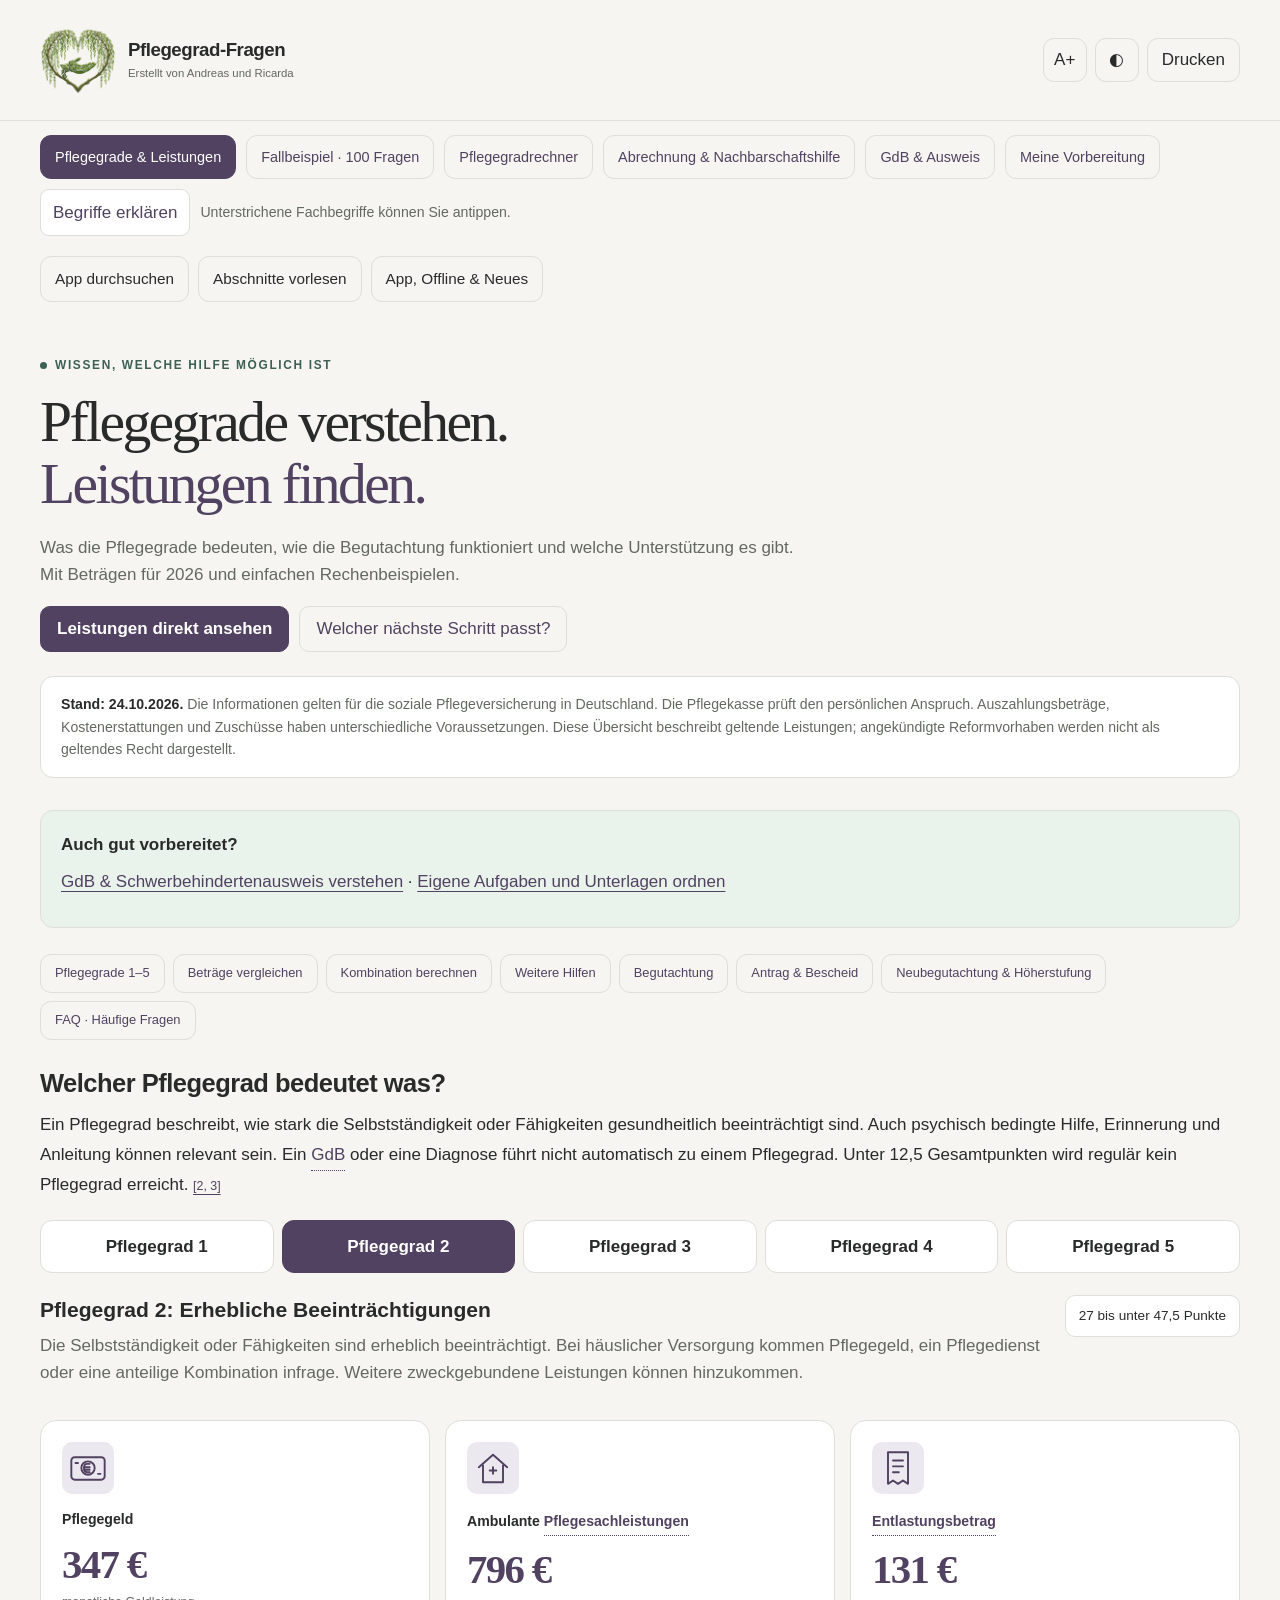
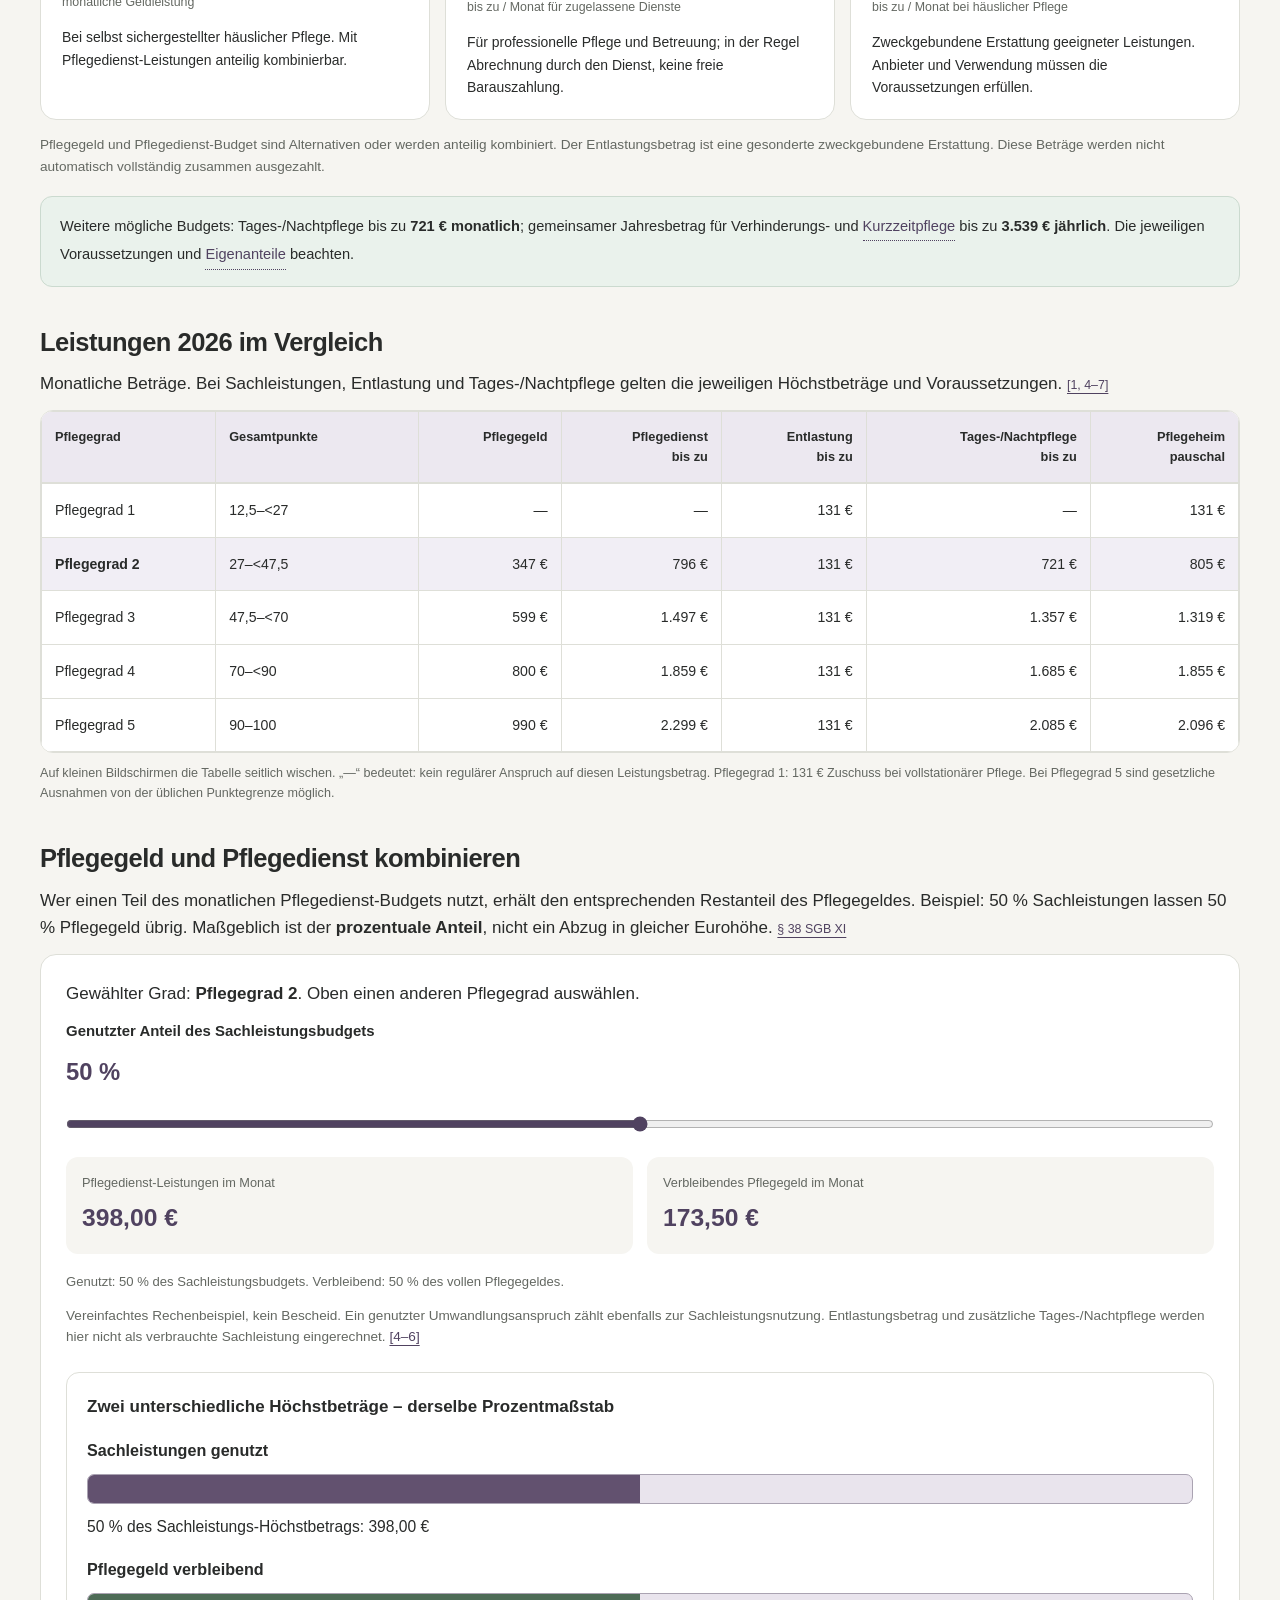
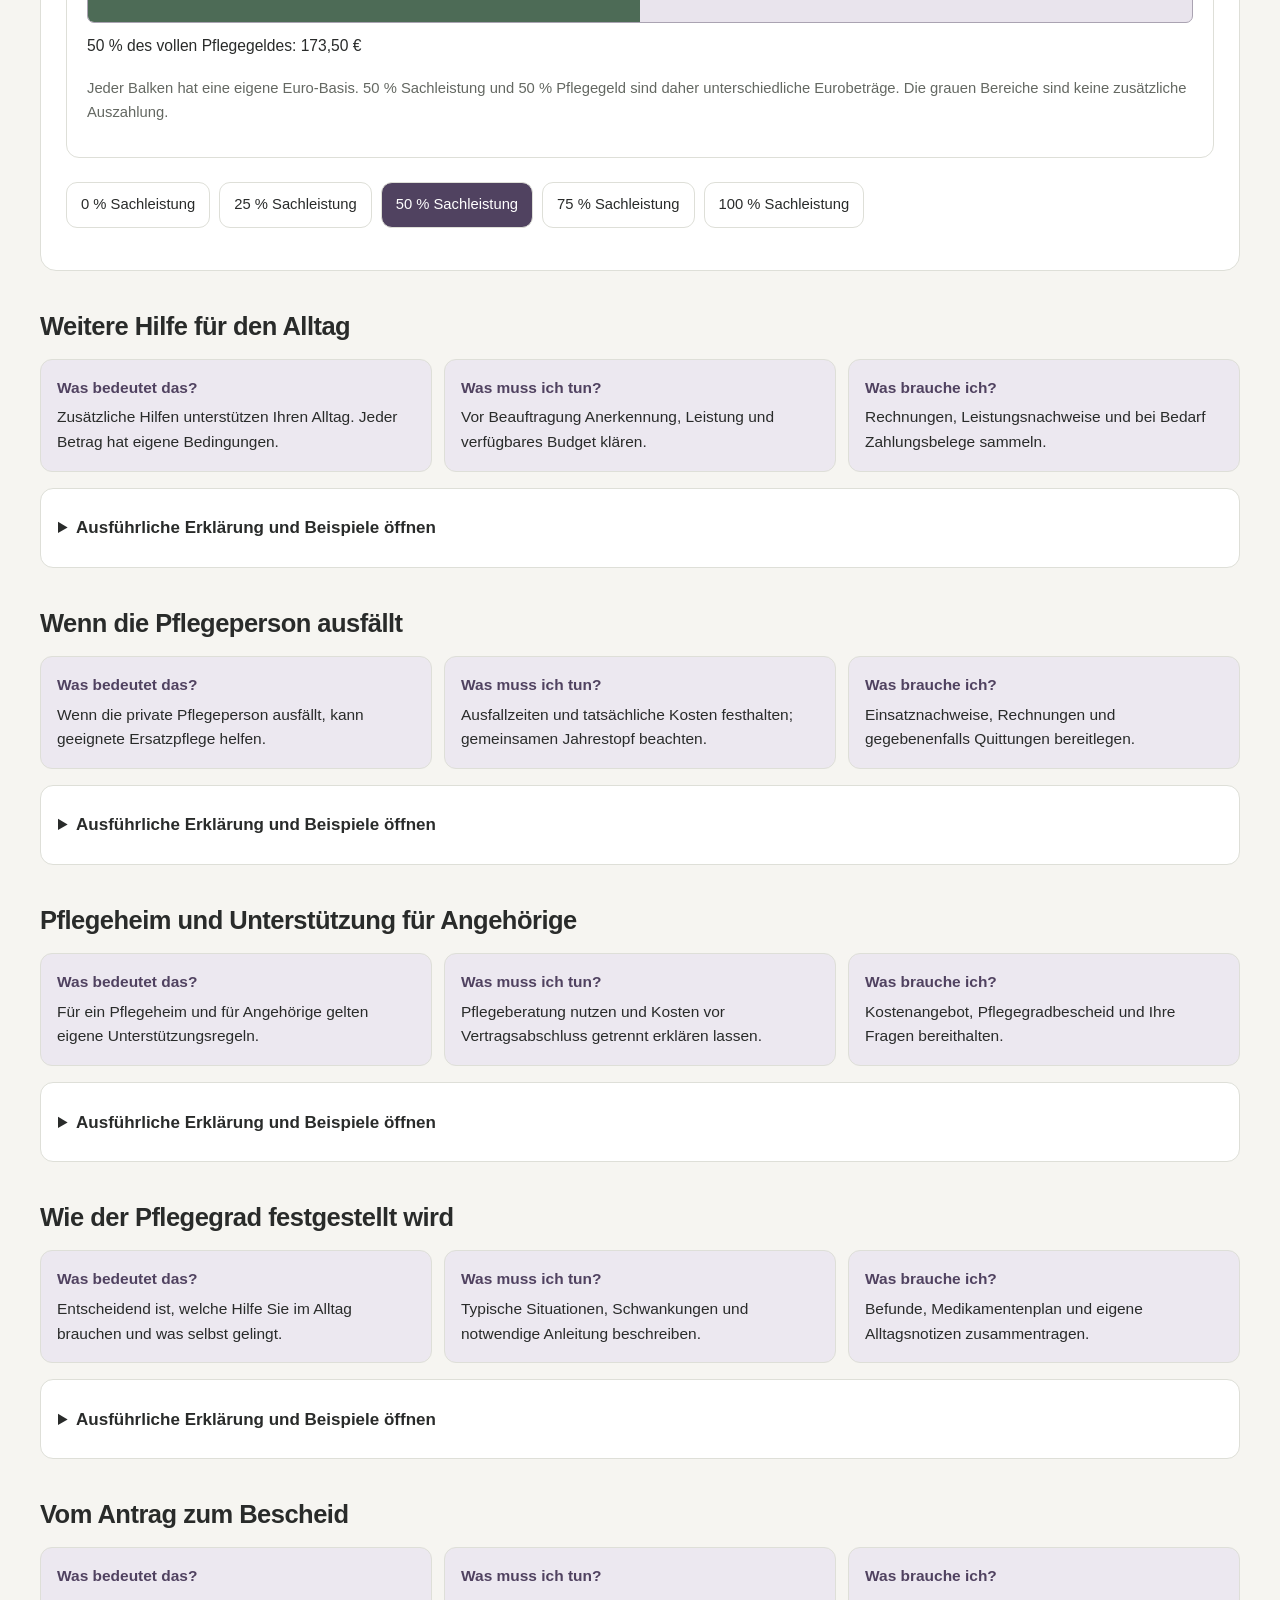
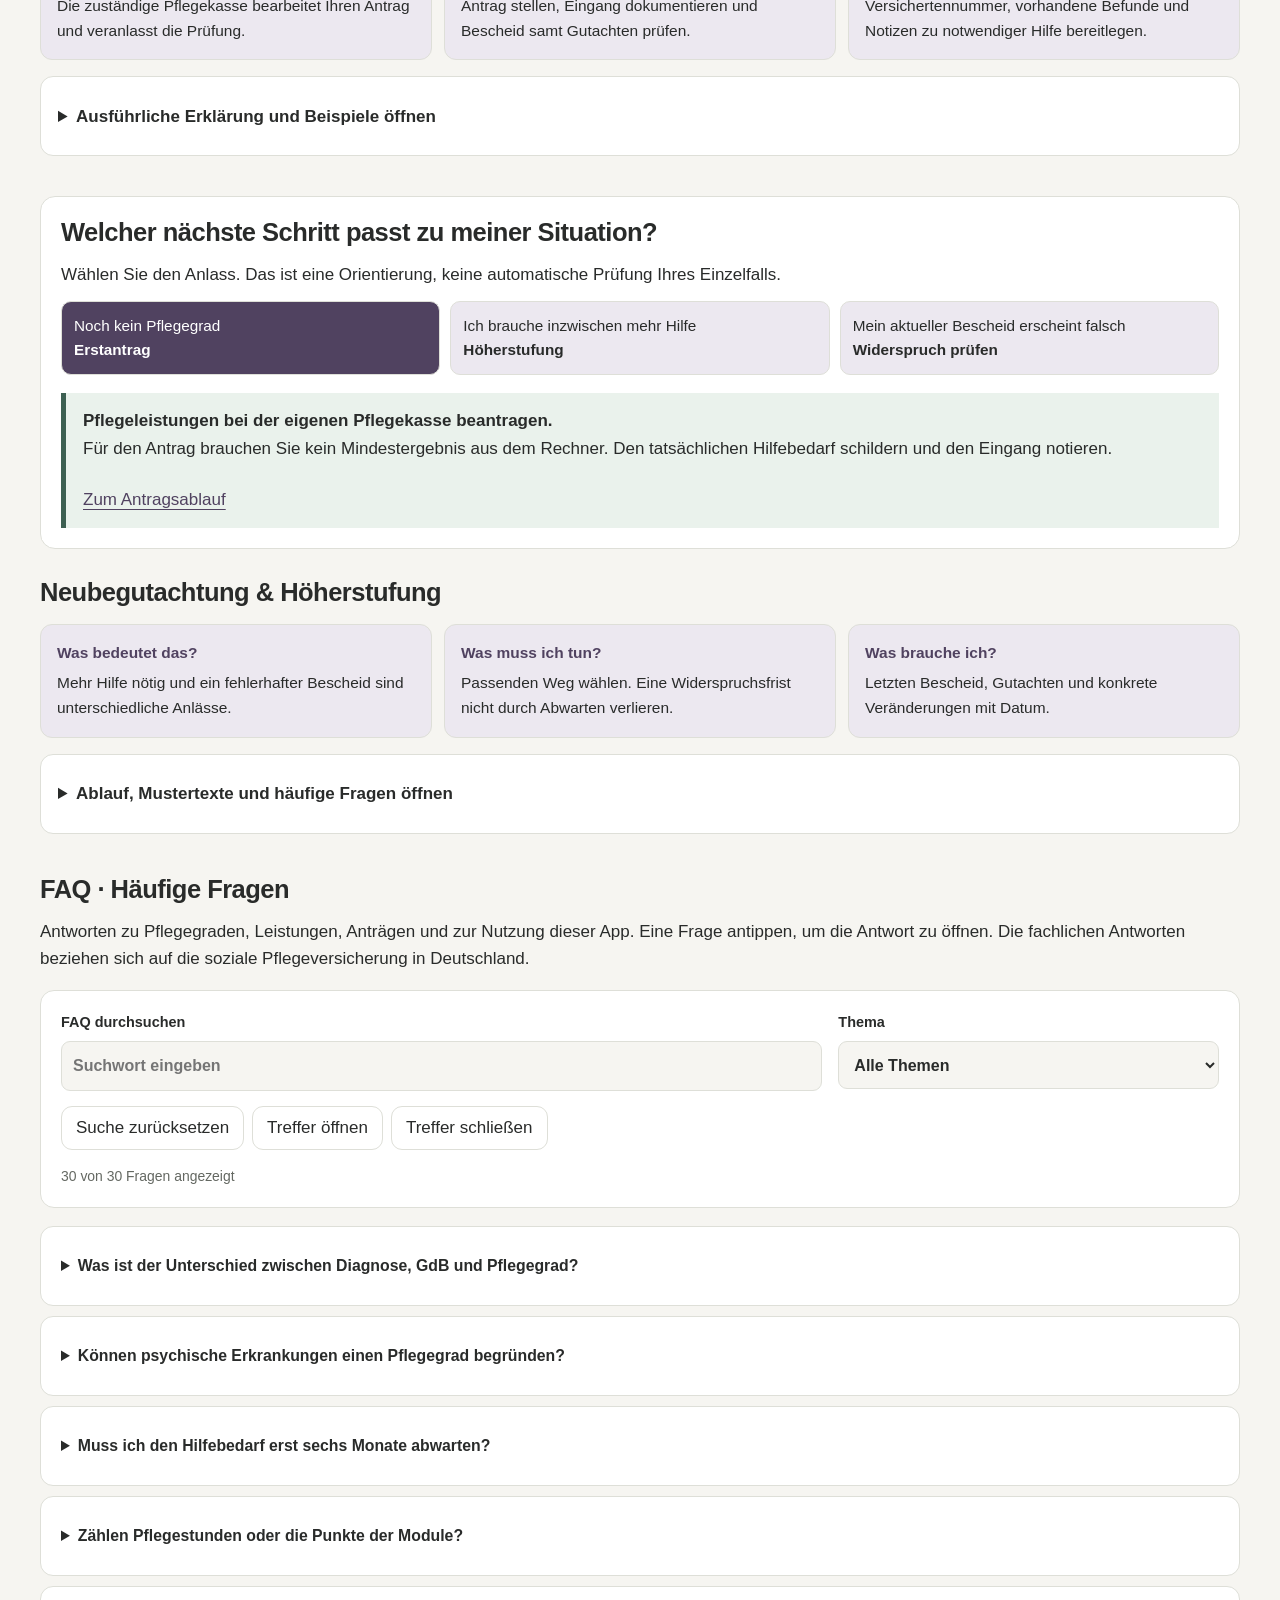
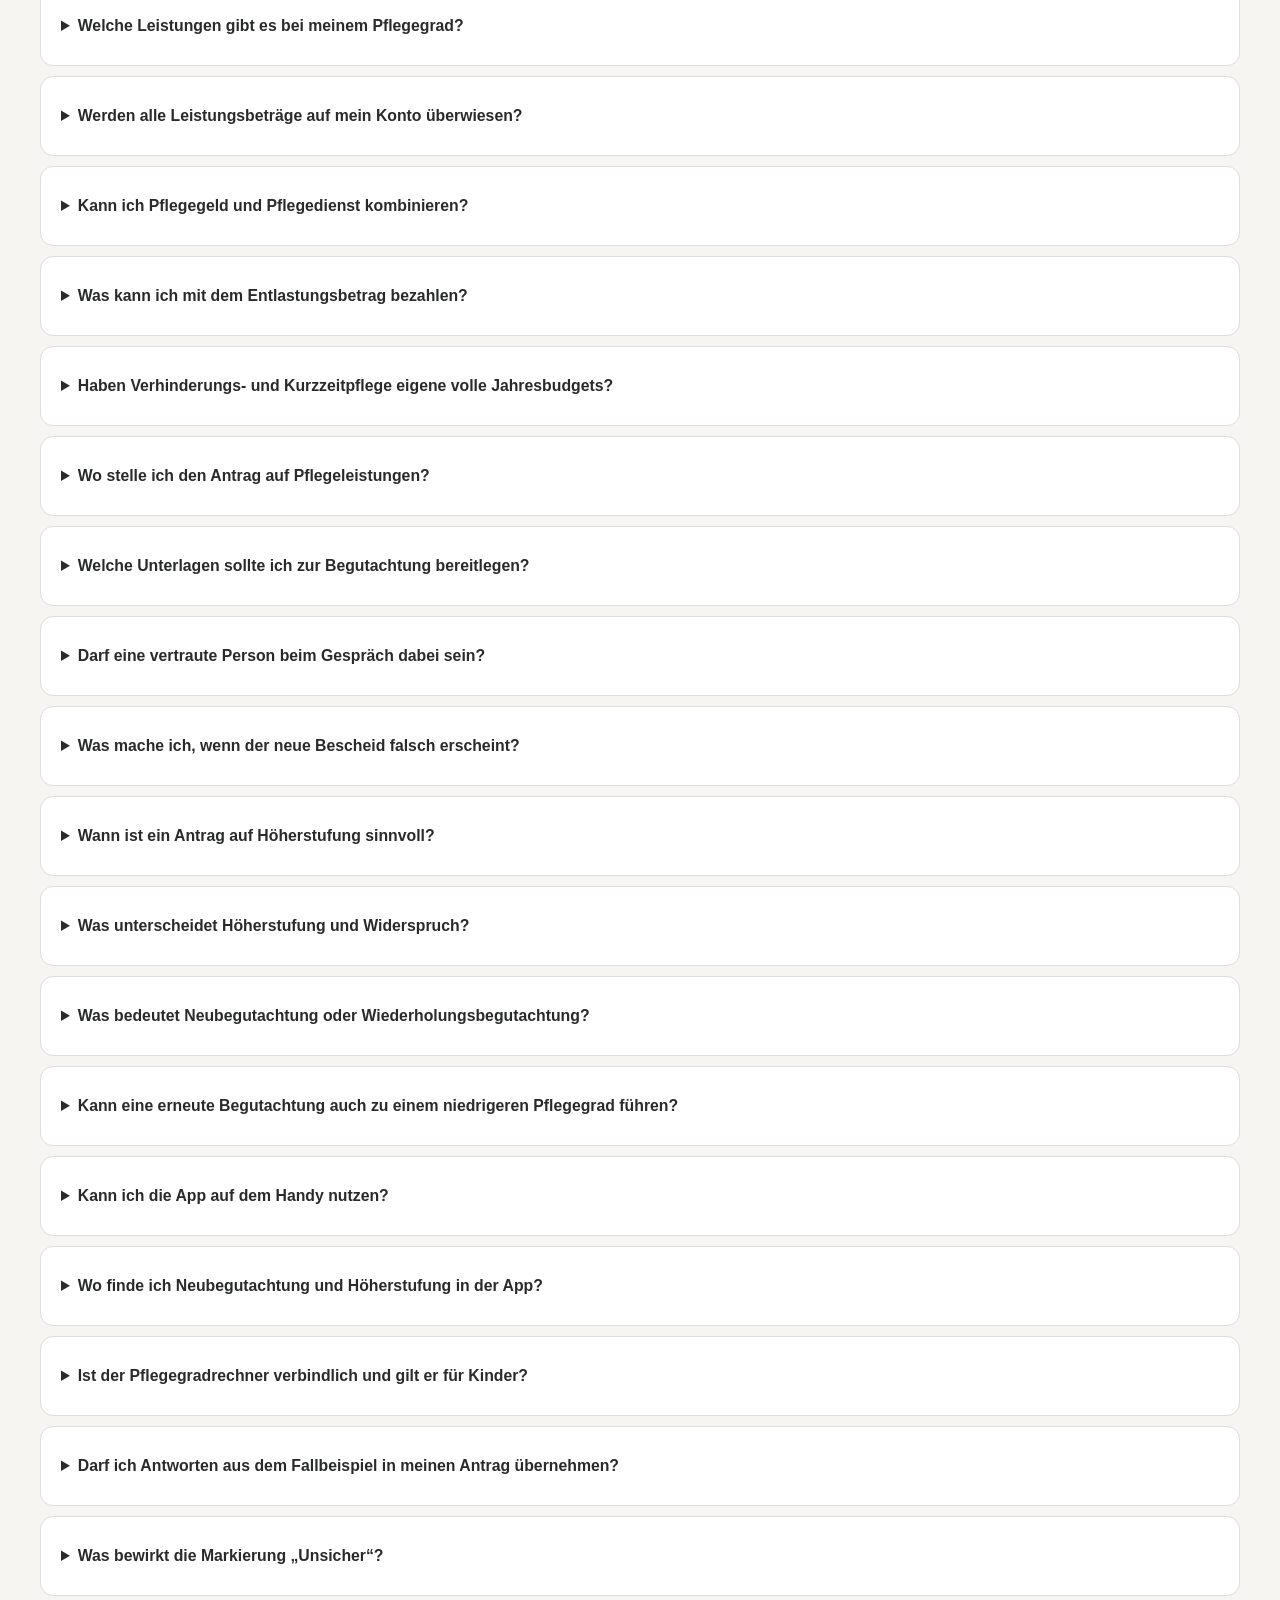
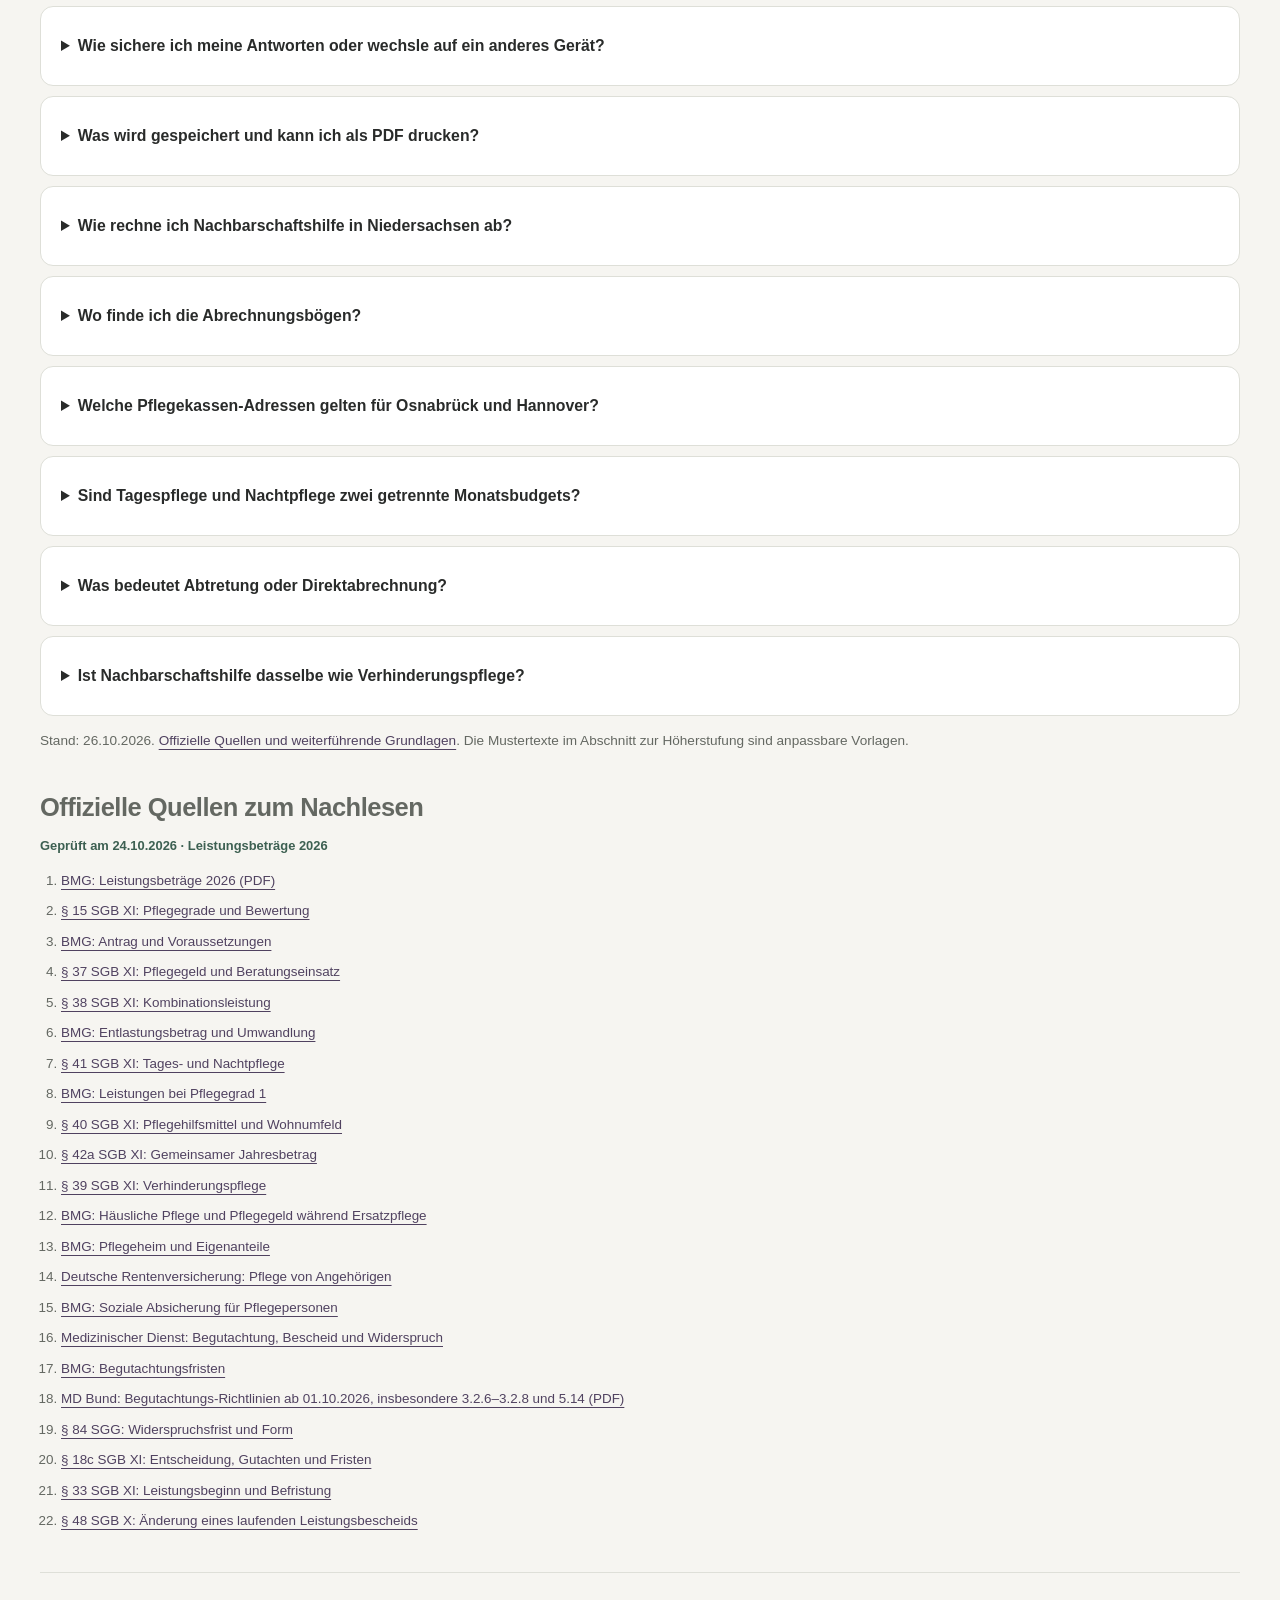
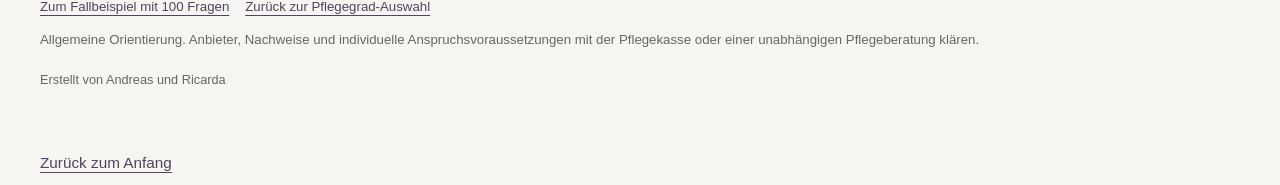
==== commit 8310c25a: "Add illustrated GdB guide, private preparation workspace and quality checks" ====
--- a/index.html
+++ b/index.html
@@ -23,15 +23,15 @@
 .faq-controls{background:white;border:1px solid var(--line);border-radius:14px;padding:20px;margin:18px 0}.faq-fields{display:grid;grid-template-columns:minmax(0,2fr) minmax(0,1fr);gap:16px}.faq-fields label{display:flex;flex-direction:column;gap:7px;font-size:.85rem;font-weight:650;min-width:0}.faq-fields input,.faq-fields select{width:100%;min-width:0;min-height:48px;border:1px solid var(--line);border-radius:9px;background:var(--bg);color:var(--ink);padding:11px;font-size:16px}.faq-fields select:focus-visible{outline:3px solid #8767aa;outline-offset:4px}.faq-actions{display:flex;flex-wrap:wrap;gap:8px;margin:15px 0}.faq-controls #faqCount{font-size:.82rem;margin:0}#faq .care-faq{overflow-wrap:anywhere}#faq .care-faq summary{min-height:44px;align-content:center}#faq .care-faq[hidden],#faqControls[hidden],#faqEmpty[hidden]{display:none}#faq .care-faq p a{line-height:1.8}@media(max-width:680px){.faq-fields{grid-template-columns:1fr}.faq-controls{padding:16px}.faq-actions button{flex:1 1 130px;white-space:normal;font-size:.8rem}#faq .care-faq{padding:13px 16px}#faq .care-faq summary{font-size:.91rem}}@media print{#faq .no-print{display:none!important}#faq .care-faq[hidden]{display:block!important}}
 
 </style>
-<meta name="author" content="Andreas und Ricarda"><link rel="icon" type="image/png" href="./assets/weidenherz-logo.png"><link rel="apple-touch-icon" href="./assets/weidenherz-logo.png"><link rel="stylesheet" href="./app-usability.css?v=833d4d4a69f8"><link rel="stylesheet" href="./care-visuals.css?v=2c8d7f278d5a"><link rel="stylesheet" href="./care-learning.css?v=20506e6f68d8"><link rel="stylesheet" href="./care-explain.css?v=7a864b454c56"><link rel="stylesheet" href="./app-access.css?v=cbe1ab53ed86"><link rel="manifest" href="./manifest.webmanifest"><link rel="apple-touch-icon" href="./assets/app-icon-192.png"></head>
+<meta name="author" content="Andreas und Ricarda"><link rel="icon" type="image/png" href="./assets/weidenherz-logo.png"><link rel="apple-touch-icon" href="./assets/weidenherz-logo.png"><link rel="stylesheet" href="./app-usability.css?v=833d4d4a69f8"><link rel="stylesheet" href="./care-visuals.css?v=2c8d7f278d5a"><link rel="stylesheet" href="./care-learning.css?v=20506e6f68d8"><link rel="stylesheet" href="./care-explain.css?v=7a864b454c56"><link rel="stylesheet" href="./app-access.css?v=114b78209fc9"><link rel="manifest" href="./manifest.webmanifest"><link rel="apple-touch-icon" href="./assets/app-icon-192.png"></head>
 <body>
 <a class="skip" href="#pflegegrade">Zum Inhalt</a>
 <header><div class="topbar"><a class="brand" href="./" aria-label="Pflegegrad-Fragen – zur Startseite"><img class="brand-logo" src="./assets/weidenherz-logo.png" width="76" height="76" alt="Zwei Weiden formen ein Herz mit einem handförmigen Busch darin"><span class="brand-text"><span class="brand-name">Pflegegrad-Fragen</span><span class="brand-credit">Erstellt von Andreas und Ricarda</span></span></a><div class="top-actions"><button id="fontSize" class="icon-btn" aria-label="Größere Schrift" aria-pressed="false">A+</button><button id="contrast" class="icon-btn" aria-label="Hohen Kontrast umschalten" aria-pressed="false">◐</button><button id="printCare" class="subtle">Drucken</button></div></div></header>
-<nav class="section-nav" aria-label="App-Bereiche"><a class="subtle" href="./" aria-current="page">Pflegegrade &amp; Leistungen</a><a class="subtle" href="./fallbeispiel.html">Fallbeispiel · 100 Fragen</a><a class="subtle" href="./pflegegradrechner.html">Pflegegradrechner</a><a class="subtle" href="./abrechnung.html">Abrechnung &amp; Nachbarschaftshilfe</a></nav>
+<nav class="section-nav" aria-label="App-Bereiche"><a class="subtle" href="./" aria-current="page">Pflegegrade &amp; Leistungen</a><a class="subtle" href="./fallbeispiel.html">Fallbeispiel · 100 Fragen</a><a class="subtle" href="./pflegegradrechner.html">Pflegegradrechner</a><a class="subtle" href="./abrechnung.html">Abrechnung &amp; Nachbarschaftshilfe</a><a class="subtle" href="./gdb.html">GdB &amp; Ausweis</a><a class="subtle" href="./meine-vorbereitung.html">Meine Vorbereitung</a></nav>
 <main class="main care-main">
 <section class="care-hero"><div class="eyebrow"><span class="dot"></span>Wissen, welche Hilfe möglich ist</div><h1>Pflegegrade verstehen.<br/><em>Leistungen finden.</em></h1><p class="intro">Was die Pflegegrade bedeuten, wie die Begutachtung funktioniert und welche Unterstützung es gibt. Mit Beträgen für 2026 und einfachen Rechenbeispielen.</p><div class="quick-start"><a class="primary" href="#pflegegrade">Leistungen direkt ansehen</a><a class="subtle" href="#wegweiser">Welcher nächste Schritt passt?</a></div></section>
 <div class="notice"><div><strong>Stand: 24.10.2026.</strong> Die Informationen gelten für die soziale Pflegeversicherung in Deutschland. Die Pflegekasse prüft den persönlichen Anspruch. Auszahlungsbeträge, Kostenerstattungen und Zuschüsse haben unterschiedliche Voraussetzungen. Diese Übersicht beschreibt geltende Leistungen; angekündigte Reformvorhaben werden nicht als geltendes Recht dargestellt.</div></div>
-<nav class="care-jump" aria-label="Inhaltsübersicht"><a href="#pflegegrade" class="subtle">Pflegegrade 1–5</a><a href="#vergleich" class="subtle">Beträge vergleichen</a><a href="#kombination" class="subtle">Kombination berechnen</a><a href="#entlastung" class="subtle">Weitere Hilfen</a><a href="#begutachtung" class="subtle">Begutachtung</a><a href="#antrag" class="subtle">Antrag &amp; Bescheid</a><a href="#hoeherstufung" class="subtle">Neubegutachtung &amp; Höherstufung</a><a href="#faq" class="subtle">FAQ · Häufige Fragen</a></nav>
+<aside class="shared-next"><strong>Auch gut vorbereitet?</strong><p><a href="./gdb.html">GdB &amp; Schwerbehindertenausweis verstehen</a> · <a href="./meine-vorbereitung.html">Eigene Aufgaben und Unterlagen ordnen</a></p></aside><nav class="care-jump" aria-label="Inhaltsübersicht"><a href="#pflegegrade" class="subtle">Pflegegrade 1–5</a><a href="#vergleich" class="subtle">Beträge vergleichen</a><a href="#kombination" class="subtle">Kombination berechnen</a><a href="#entlastung" class="subtle">Weitere Hilfen</a><a href="#begutachtung" class="subtle">Begutachtung</a><a href="#antrag" class="subtle">Antrag &amp; Bescheid</a><a href="#hoeherstufung" class="subtle">Neubegutachtung &amp; Höherstufung</a><a href="#faq" class="subtle">FAQ · Häufige Fragen</a></nav>
 
 <section id="pflegegrade" class="care-section" aria-labelledby="gradesHeading"><h2 id="gradesHeading">Welcher Pflegegrad bedeutet was?</h2><p>Ein Pflegegrad beschreibt, wie stark die Selbstständigkeit oder Fähigkeiten gesundheitlich beeinträchtigt sind. Auch psychisch bedingte Hilfe, Erinnerung und Anleitung können relevant sein. Ein GdB oder eine Diagnose führt nicht automatisch zu einem Pflegegrad. Unter 12,5 Gesamtpunkten wird regulär kein Pflegegrad erreicht. <a class="source-link" href="#quellen">[2, 3]</a></p><div id="gradePicker" class="grade-picker" role="group" aria-label="Pflegegrad auswählen"></div><div id="gradeSummary" class="grade-summary"></div><div id="gradeCards" class="grade-cards"></div><p class="grade-note">Pflegegeld und Pflegedienst-Budget sind Alternativen oder werden anteilig kombiniert. Der Entlastungsbetrag ist eine gesonderte zweckgebundene Erstattung. Diese Beträge werden nicht automatisch vollständig zusammen ausgezahlt.</p><div id="gradeExtras" class="hint"></div></section>
 
@@ -168,7 +168,7 @@
 </ol></section>
 <footer class="care-footer"><a href="./fallbeispiel.html">Zum Fallbeispiel mit 100 Fragen</a><a href="#pflegegrade">Zurück zur Pflegegrad-Auswahl</a><p style="margin-top:12px">Allgemeine Orientierung. Anbieter, Nachweise und individuelle Anspruchsvoraussetzungen mit der Pflegekasse oder einer unabhängigen Pflegeberatung klären.</p><p class="creator-credit">Erstellt von Andreas und Ricarda</p></footer>
 </main>
-<script src="./care-explain.js?v=d9bec0ae7595"></script><script src="./care-learning.js?v=4e781de0018a"></script><script src="./care-visuals.js?v=d6030ef1097f"></script><script>
+<script src="./care-explain.js?v=d9bec0ae7595"></script><script src="./care-learning.js?v=4e781de0018a"></script><script src="./care-visuals.js?v=b5a06c071772"></script><script>
 'use strict';
 const CARE={"checked": "24.10.2026", "year": 2026, "reliefMonthly": 131, "consumablesMonthly": 42, "homeAdaptationPerMeasure": 4180, "respiteSharedAnnual": 3539, "grades": [{"grade": 1, "minPoints": 12.5, "maxPoints": 27, "severity": "Geringe Beeinträchtigungen", "description": "Die Selbstständigkeit ist in einem geringeren Umfang beeinträchtigt. Es gibt gezielte Hilfen, Beratung und Entlastung, aber kein reguläres Pflegegeld und keinen regulären Sachleistungsbetrag für einen Pflegedienst.", "cash": 0, "service": 0, "dayCare": 0, "residential": 131}, {"grade": 2, "minPoints": 27, "maxPoints": 47.5, "severity": "Erhebliche Beeinträchtigungen", "description": "Die Selbstständigkeit oder Fähigkeiten sind erheblich beeinträchtigt. Bei häuslicher Versorgung kommen Pflegegeld, ein Pflegedienst oder eine anteilige Kombination infrage. Weitere zweckgebundene Leistungen können hinzukommen.", "cash": 347, "service": 796, "dayCare": 721, "residential": 805}, {"grade": 3, "minPoints": 47.5, "maxPoints": 70, "severity": "Schwere Beeinträchtigungen", "description": "Die Selbstständigkeit oder Fähigkeiten sind schwer beeinträchtigt. Die monatlichen Beträge für Pflegegeld und Pflegedienst sind höher als bei Pflegegrad 2. Entscheidend sind die festgestellten Einschränkungen in den Begutachtungsbereichen.", "cash": 599, "service": 1497, "dayCare": 1357, "residential": 1319}, {"grade": 4, "minPoints": 70, "maxPoints": 90, "severity": "Schwerste Beeinträchtigungen", "description": "Die Selbstständigkeit oder Fähigkeiten sind schwerstens beeinträchtigt. Ein hoher Hilfebedarf kann körperliche, kognitive und psychische Bereiche betreffen. Eine Diagnose oder eine bestimmte Zahl an Unterstützungsstunden allein legt den Pflegegrad nicht fest.", "cash": 800, "service": 1859, "dayCare": 1685, "residential": 1855}, {"grade": 5, "minPoints": 90, "maxPoints": 100, "severity": "Schwerste Beeinträchtigungen mit besonderen Anforderungen", "description": "Es bestehen schwerste Beeinträchtigungen mit besonderen Anforderungen an die pflegerische Versorgung. In gesetzlich vorgesehenen besonderen Bedarfskonstellationen ist Pflegegrad 5 auch unter 90 Punkten möglich.", "cash": 990, "service": 2299, "dayCare": 2085, "residential": 2096}]};
 const $=s=>document.querySelector(s);
@@ -194,4 +194,4 @@
 renderGrade();renderBudget();applyPrefs();
 </script>
 <script src="./faq.js?v=8ed8d18f9436"></script>
-<script src="./app-usability.js?v=14ada5d7fb92"></script><script src="./app-access.js?v=d6d026b8ed7d"></script></body></html>
+<script src="./app-usability.js?v=fc0632ec8f80"></script><script src="./care-reader.js?v=977a29e7a895"></script><script src="./app-access.js?v=f355bdb9f80b"></script></body></html>
--- a/app-access.css
+++ b/app-access.css
@@ -1 +1,7 @@
 .app-tools{max-width:1280px;margin:0 auto;padding:10px 40px 16px;display:flex;gap:9px;align-items:center;flex-wrap:wrap}.app-tools>button{min-height:46px;font:inherit;font-size:.9rem}.app-tools>span{font-size:.85rem;line-height:1.5;flex-basis:100%;color:var(--muted)}.app-tools>span:empty{display:none}.app-dialog{width:min(760px,calc(100% - 24px));max-height:90dvh;border:1px solid var(--line);border-radius:17px;padding:24px;color:var(--ink);background:var(--bg);font:inherit;line-height:1.65;overflow:auto;overscroll-behavior:contain}.app-dialog::backdrop{background:#26212cb5}.app-dialog-head{display:flex;gap:18px;align-items:flex-start;justify-content:space-between;margin-bottom:18px}.app-dialog-head h2{font-size:1.4rem;line-height:1.4;margin:0}.app-dialog-head button{flex-shrink:0;min-height:44px}.app-dialog p{margin:12px 0;line-height:1.65}.app-dialog label,.app-plan label{display:block;font-weight:650;line-height:1.6;margin:16px 0 7px}.app-dialog input,.app-dialog select,.app-plan select{display:block;width:100%;min-height:48px;margin-top:7px;padding:11px;border:1px solid #aaa3b2;border-radius:9px;background:white;color:var(--ink);font:inherit}.app-dialog details>summary{min-height:44px;cursor:pointer;font-weight:650;align-content:center}.app-dialog section{border-top:1px solid var(--line);padding-top:15px;margin-top:24px}.app-dialog h3{font-size:1.15rem;line-height:1.5}.app-dialog h4{font-size:1rem}.app-actions{display:flex;gap:10px;flex-wrap:wrap;margin:18px 0}.app-actions button{font:inherit;font-size:.9rem;min-height:46px;white-space:normal}.app-search-result{border:1px solid var(--line);border-radius:12px;padding:17px;margin:13px 0;background:white;overflow-wrap:anywhere}.app-search-result h3{font-size:1.05rem;margin:7px 0}.app-search-result p{font-size:.93rem}.app-search-result small{color:var(--muted);font-weight:650}.app-small{font-size:.86rem;line-height:1.6;color:var(--muted)}.read-text{white-space:pre-wrap;line-height:1.8;padding:16px;background:white;border:1px solid var(--line);border-radius:10px}.app-plan{margin:25px 0 45px;padding:24px;border:1px solid var(--line);border-radius:16px;background:var(--sage);scroll-margin-top:20px}.app-plan-grid{display:grid;grid-template-columns:repeat(2,minmax(0,1fr));gap:0 20px}.app-plan-grid>label{min-width:0}.plan-result{border:1px solid var(--line);background:white;border-radius:13px;margin-top:20px;padding:22px;overflow-wrap:anywhere}.plan-result h3{font-size:1.25rem}.plan-result h4{font-size:1.05rem;margin:24px 0 10px}.plan-result p{line-height:1.7}.plan-result .linkbutton{white-space:normal}.plan-checklist{display:grid;gap:10px}.plan-checklist>label{display:flex;gap:12px;align-items:flex-start;padding:13px;margin:0;border:1px solid var(--line);border-radius:9px;font-weight:500}.plan-checklist input{width:22px;height:22px;min-height:22px;flex-shrink:0;margin:2px 0}.mobile-dock{display:none}.app-dialog :focus-visible,.app-tools :focus-visible,.app-plan :focus-visible,.mobile-dock :focus-visible{outline:3px solid #704c90;outline-offset:3px}.app-dialog a,.app-plan a{overflow-wrap:anywhere}.contrast .app-dialog,.contrast .app-search-result,.contrast .plan-result{background:white;color:#111;border-color:#333}.contrast .app-small,.contrast .app-search-result small,.contrast .app-tools>span{color:#222}.contrast .app-plan{background:#f0f0f0;color:#111;border-color:#333}.large .app-dialog,.large .app-plan{font-size:1.12rem}.large .app-small,.large .app-search-result p,.large .app-actions button{font-size:1rem}@media(max-width:760px){body{padding-bottom:calc(87px + env(safe-area-inset-bottom,0px))}.app-tools{padding:10px 18px 16px}.app-tools>button{flex:1 1 130px}.mobile-dock{display:grid;grid-template-columns:repeat(4,minmax(0,1fr));gap:3px;position:fixed;bottom:0;left:0;right:0;z-index:40;background:#fcfbf8;border-top:1px solid #aaa3b2;padding:7px 6px calc(7px + env(safe-area-inset-bottom,0px))}.mobile-dock a{min-width:0;min-height:56px;display:flex;flex-direction:column;align-items:center;justify-content:center;gap:5px;text-decoration:none;color:#504260;border-radius:8px;font-size:.73rem;line-height:1.3;padding:5px 2px}.mobile-dock .care-icon{width:23px;height:23px}.mobile-dock [aria-current=page]{background:#e9e3ee;font-weight:750}.app-keyboard-open .mobile-dock,body:has(dialog[open]) .mobile-dock{display:none}.app-plan{padding:17px}.app-plan-grid{grid-template-columns:1fr;gap:0}.app-dialog{padding:18px;max-height:92dvh}.app-dialog-head{gap:12px;flex-wrap:wrap}.app-dialog-head h2{font-size:1.25rem}.app-dialog-head button{margin-left:auto}.plan-result{padding:17px}.large .mobile-dock a{font-size:.8rem}.app-dialog .app-actions>button{flex:1 1 130px}}@media print{.app-tools,.app-dialog,.mobile-dock,#planForm{display:none!important}body{padding-bottom:0}.app-plan{background:white;border:0;padding:0}.plan-result{padding:0;border:0}.printing-plan main>*:not(#abrechnung-plan){display:none!important}.printing-plan #abrechnung-plan>h2,.printing-plan #abrechnung-plan>p{display:none!important}.printing-plan .plan-checklist input{display:inline-block!important}.printing-plan .plan-result{break-inside:auto}.printing-plan .plan-result h4{break-after:avoid}}
+/* Calm, static reading guide: no animated equalizer or automatic scrolling. */
+.reader-select-grid{display:grid;grid-template-columns:minmax(0,1fr) minmax(0,1fr);gap:0 18px}.reader-select-grid>label{min-width:0}.reader-select-grid select{max-width:100%}.reader-voice-actions{margin-top:8px}.reader-player{border:1px solid var(--line);border-radius:12px;background:white;padding:18px;margin:22px 0}.reader-player .app-actions{margin-top:0}.reader-player progress{display:block;width:100%;height:12px;accent-color:#504260}.reader-player #readCurrent{font-size:1.06rem;line-height:1.85;border-left:4px solid #cbc1d5;padding:12px 15px;background:#f7f4fa;overflow-wrap:anywhere;white-space:pre-wrap}.reader-player #readCurrent.is-speaking{border-left-color:#704c90}.reader-passage-nav{display:flex;justify-content:space-between;gap:12px;margin:16px 0}.reader-passage-nav button{min-height:48px;white-space:normal;font:inherit}.read-text p{padding:12px;border-left:4px solid transparent;margin:10px 0;overflow-wrap:anywhere}.read-text .read-active{background:#eee7f5;border-left-color:#704c90}.reader-help{margin-top:18px}.contrast .reader-player{border-color:#222;color:#111}.contrast .reader-player #readCurrent,.contrast .read-text .read-active{background:#f0f0f0;color:#111;border-left-color:#111}.app-dialog #readStatus{min-height:1.65em}.app-dialog #readProgressText{margin-top:7px}.app-dialog button:disabled{cursor:default;opacity:.55}@media(max-width:600px){.reader-select-grid{grid-template-columns:1fr}.reader-player{padding:14px}.reader-passage-nav button{flex:1;min-width:0;font-size:.9rem}.app-dialog #readCurrent{padding:11px;line-height:1.8}.reader-player .app-actions>button{flex:1 1 100px}}
+.reader-settings{border:1px solid var(--line);padding:10px 14px;margin:10px 0;border-radius:9px}.reader-settings>summary{line-height:1.55}.reader-controls{position:sticky;top:-25px;z-index:2;background:white;padding:10px 0 2px;border-bottom:1px solid var(--line)}.reader-player #readCurrent mark{color:inherit;background:#e7dbf2;box-decoration-break:clone;-webkit-box-decoration-break:clone}.contrast .reader-player #readCurrent mark{background:#ffe187;color:#111}@media(max-width:760px){.reader-controls{top:-19px}.reader-player .app-actions #readStart{flex-basis:100%}}
+.reader-remember{display:flex!important;gap:12px;align-items:flex-start;font-weight:500!important}.reader-remember input{display:inline-block!important;width:23px!important;height:23px!important;min-height:23px!important;flex-shrink:0;margin-top:3px!important;padding:0!important}.app-more-links{display:grid;gap:15px}.app-more-links a{text-align:left;justify-content:flex-start;text-decoration:none;min-height:56px;padding:16px}.shared-next{border:1px solid var(--line);background:var(--sage);padding:20px;border-radius:13px;margin:26px 0}.shared-next p{margin:9px 0;line-height:1.8}.mobile-dock button{min-width:0;display:flex;flex-direction:column;align-items:center;justify-content:center;gap:5px;min-height:64px;background:none;border:0;border-radius:8px;color:#504260;font:inherit;font-size:.73rem;padding:5px 2px}.mobile-dock .has-current{background:#e9e3ee;font-weight:750}@media(max-width:760px){body{padding-bottom:calc(110px + env(safe-area-inset-bottom,0px))}.mobile-dock{grid-template-columns:repeat(5,minmax(0,1fr))}.mobile-dock a,.mobile-dock button,.large .mobile-dock a,.large .mobile-dock button{font-size:clamp(.66rem,2.9vw,.75rem);min-height:64px}.mobile-dock span{max-width:100%;overflow-wrap:anywhere}.app-more-links a{font-size:1rem}}@media print{.shared-next{display:none!important}}
+
+@media print{body{padding-bottom:0!important}}
